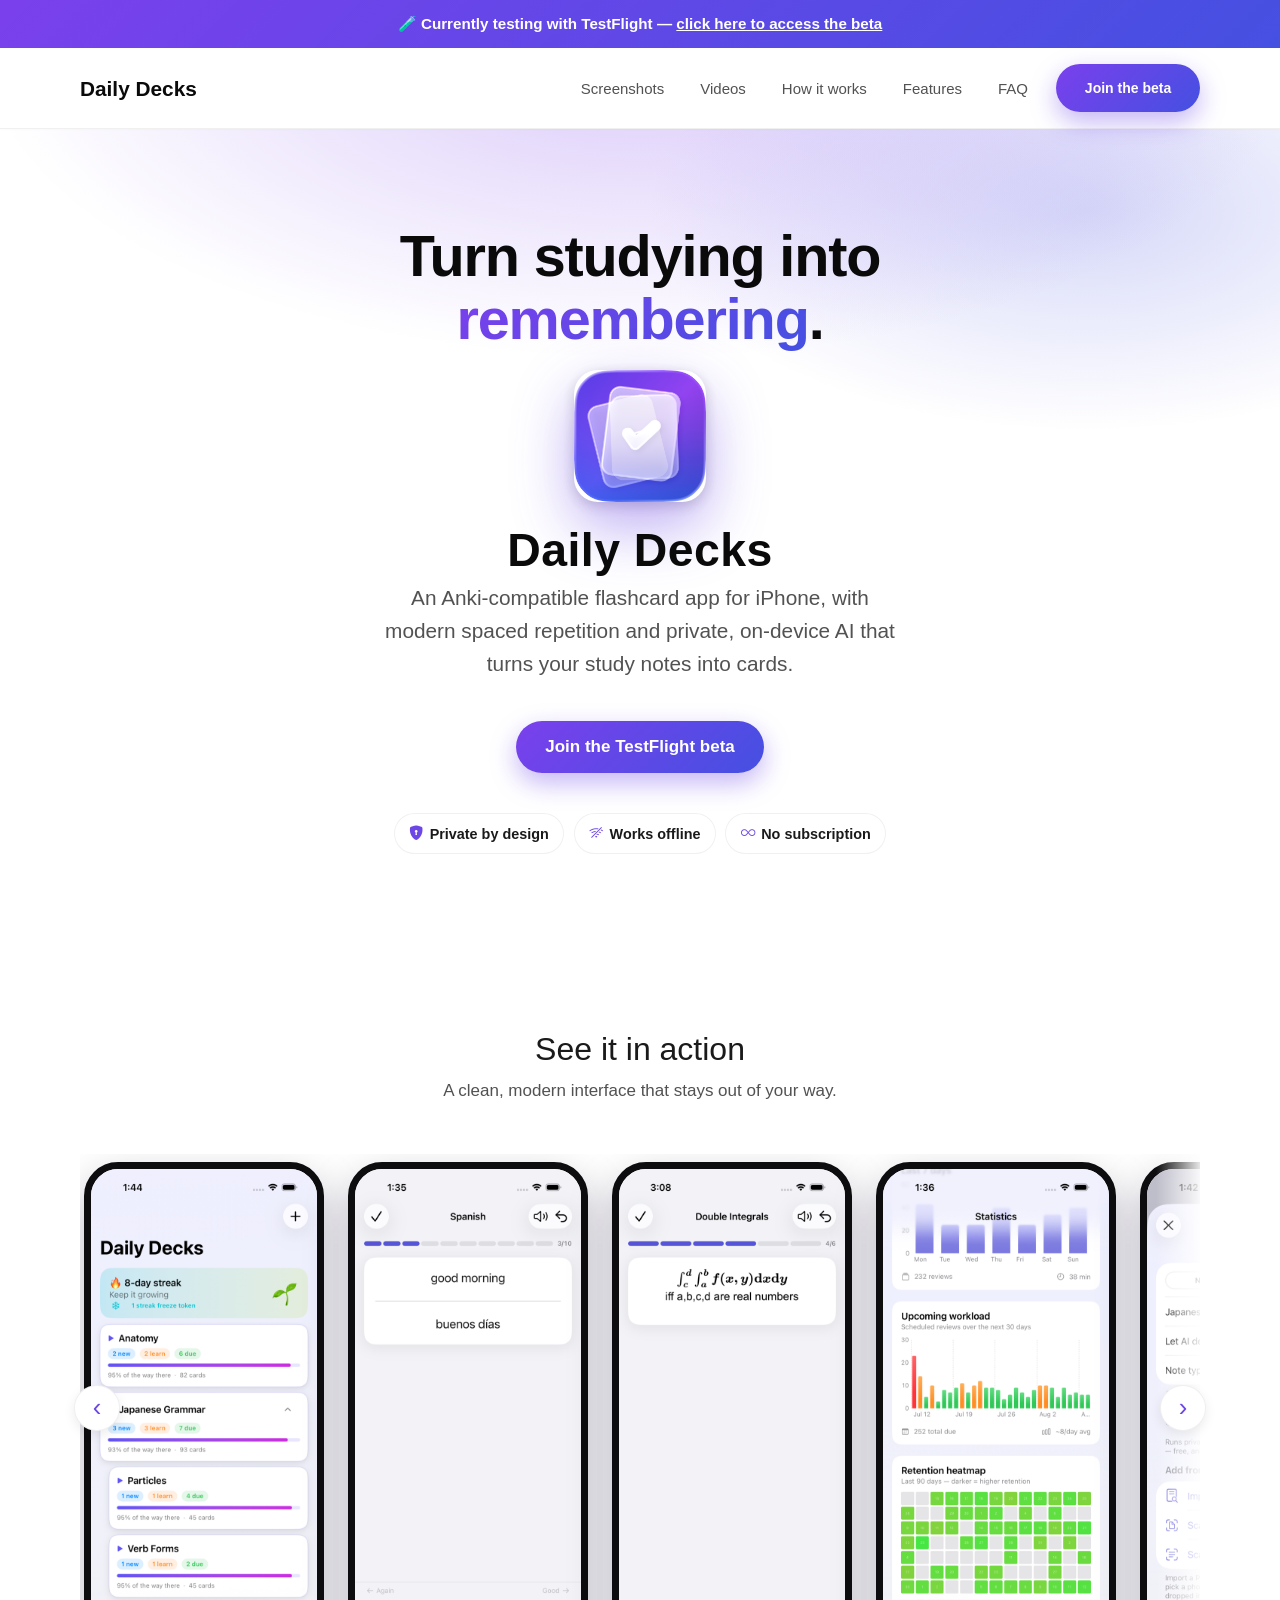
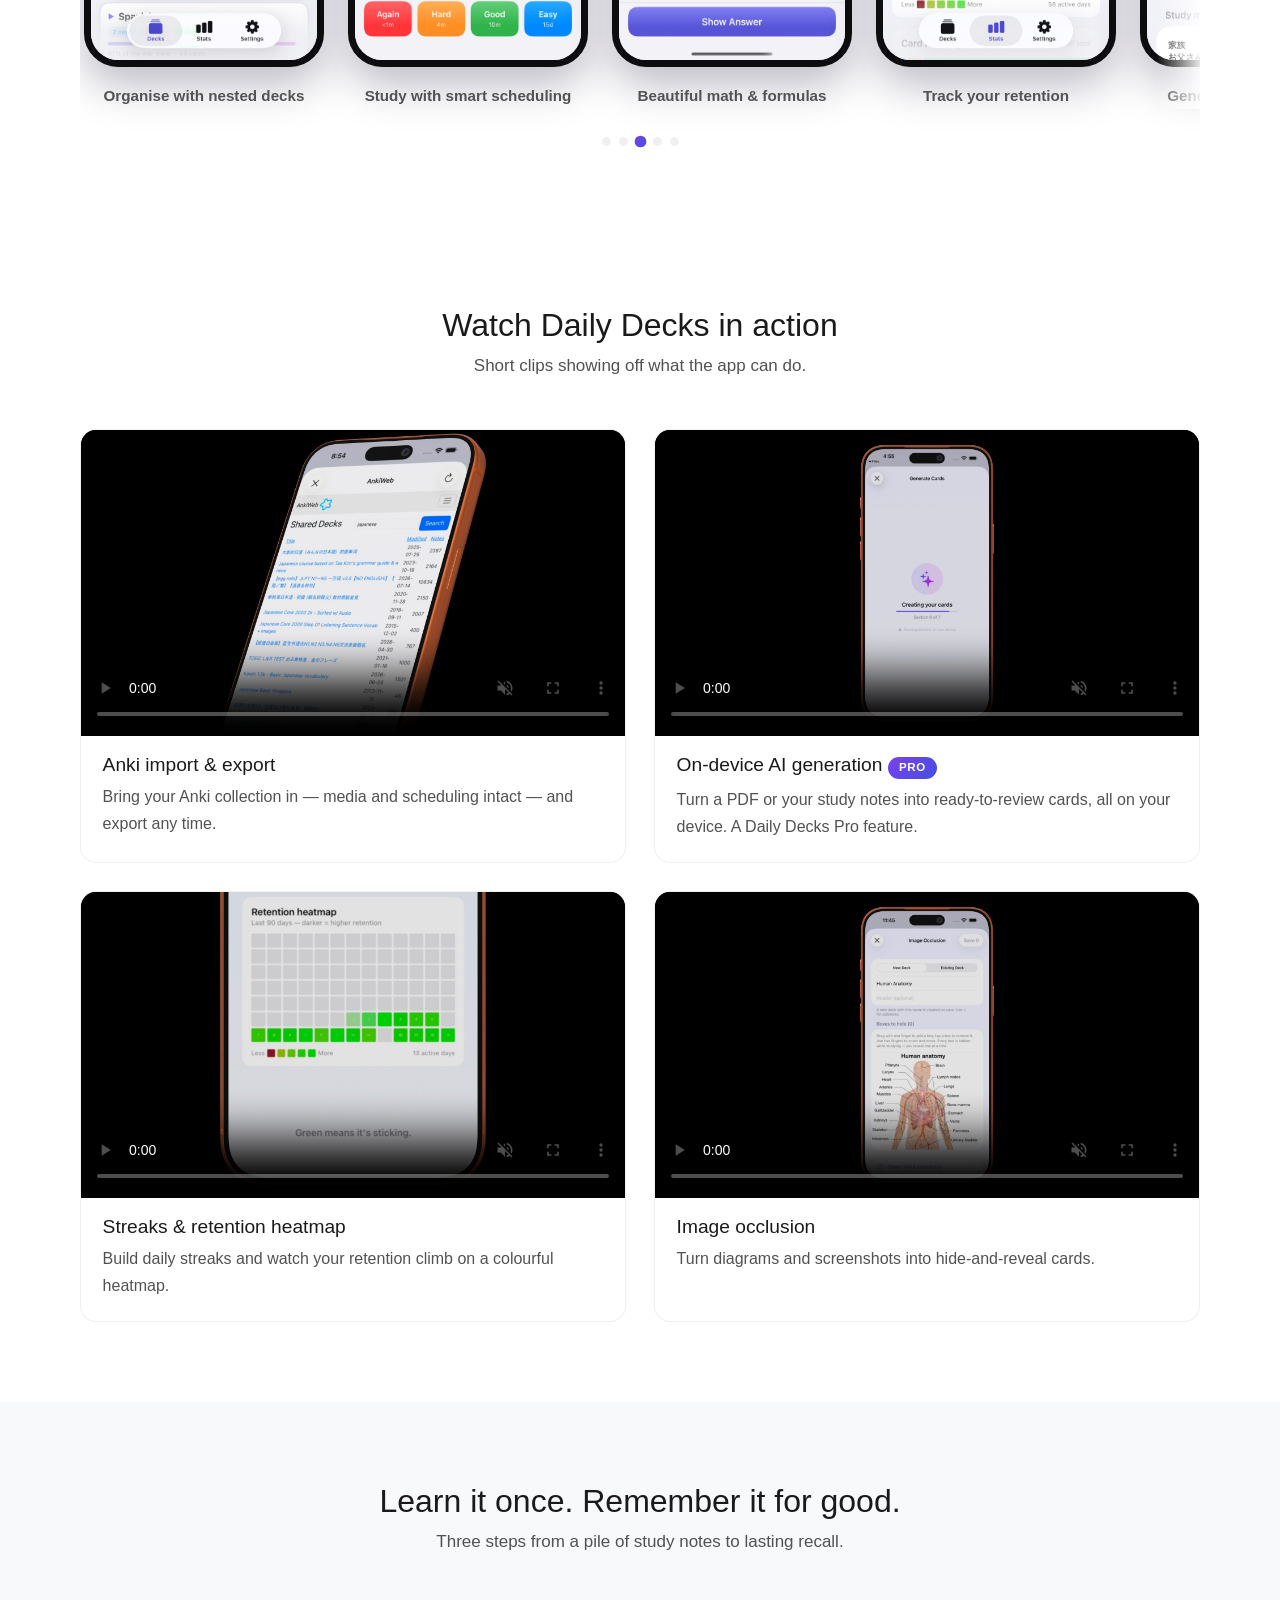
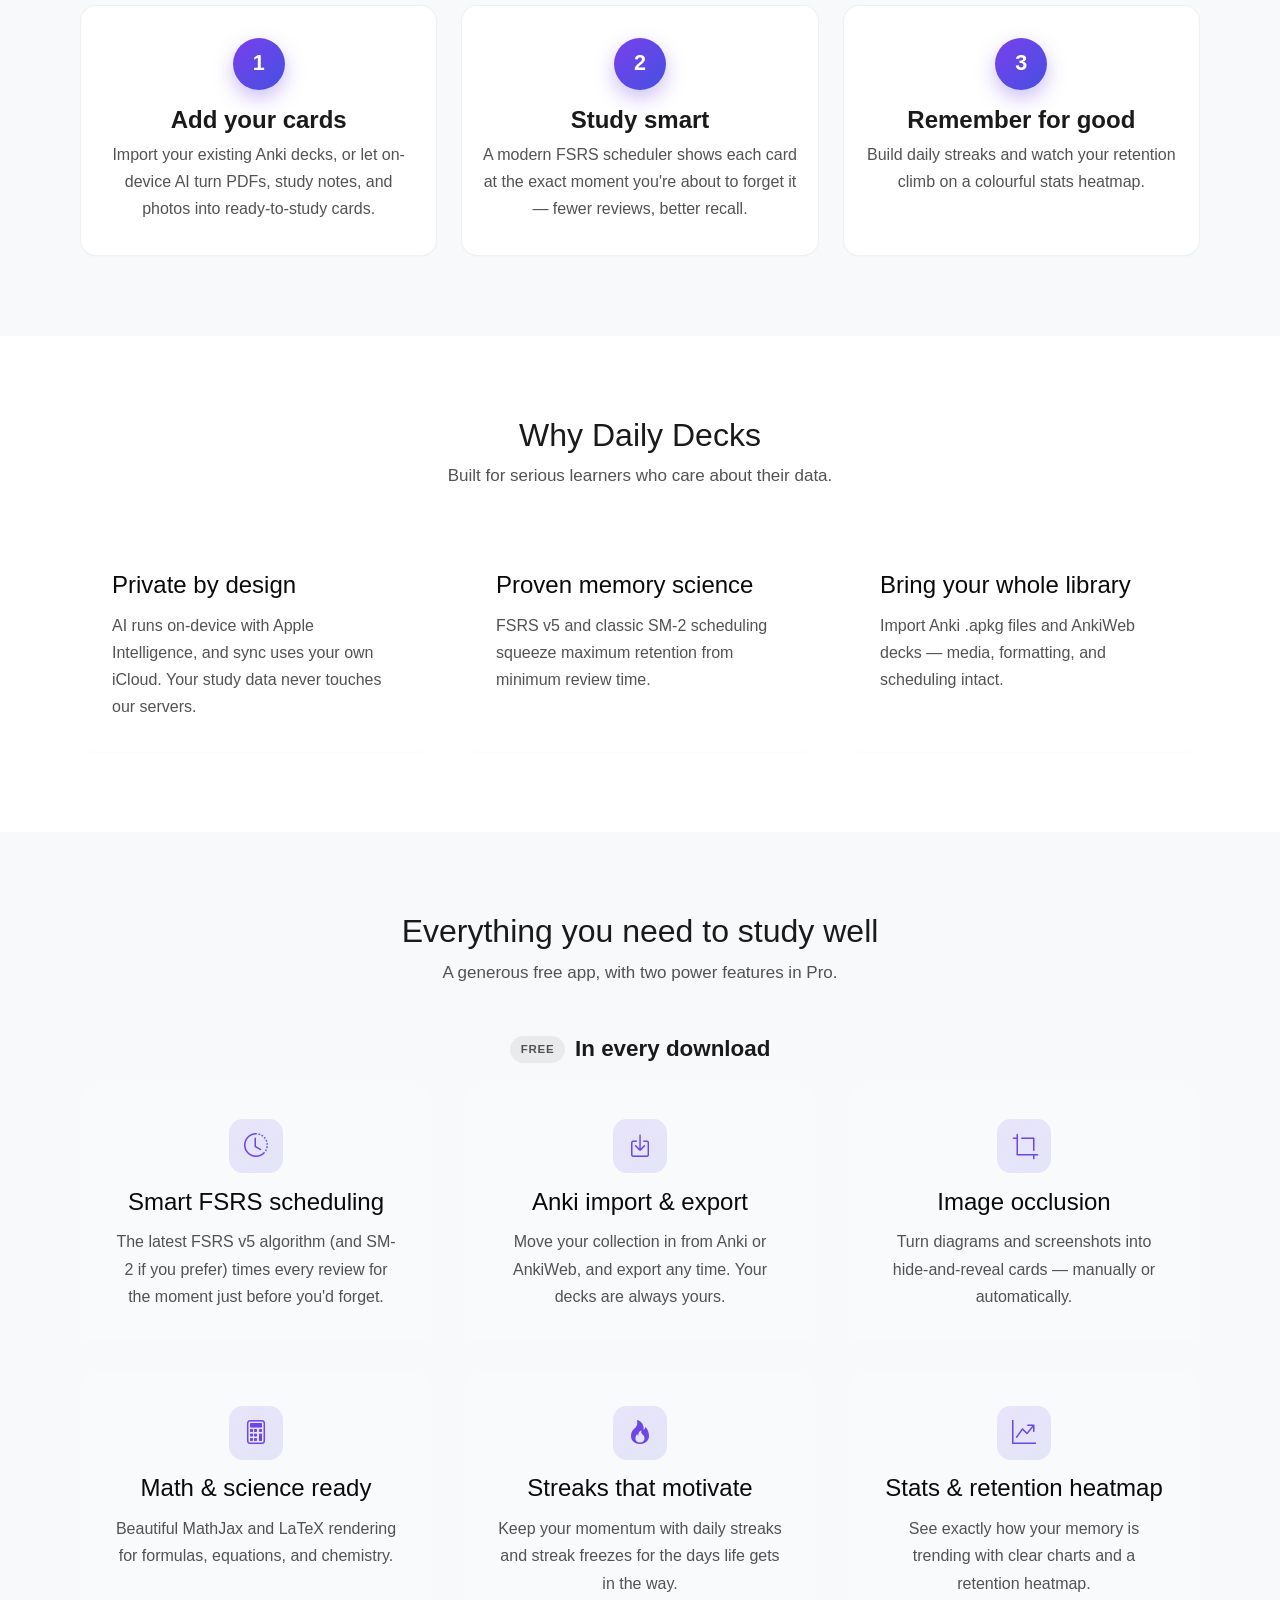
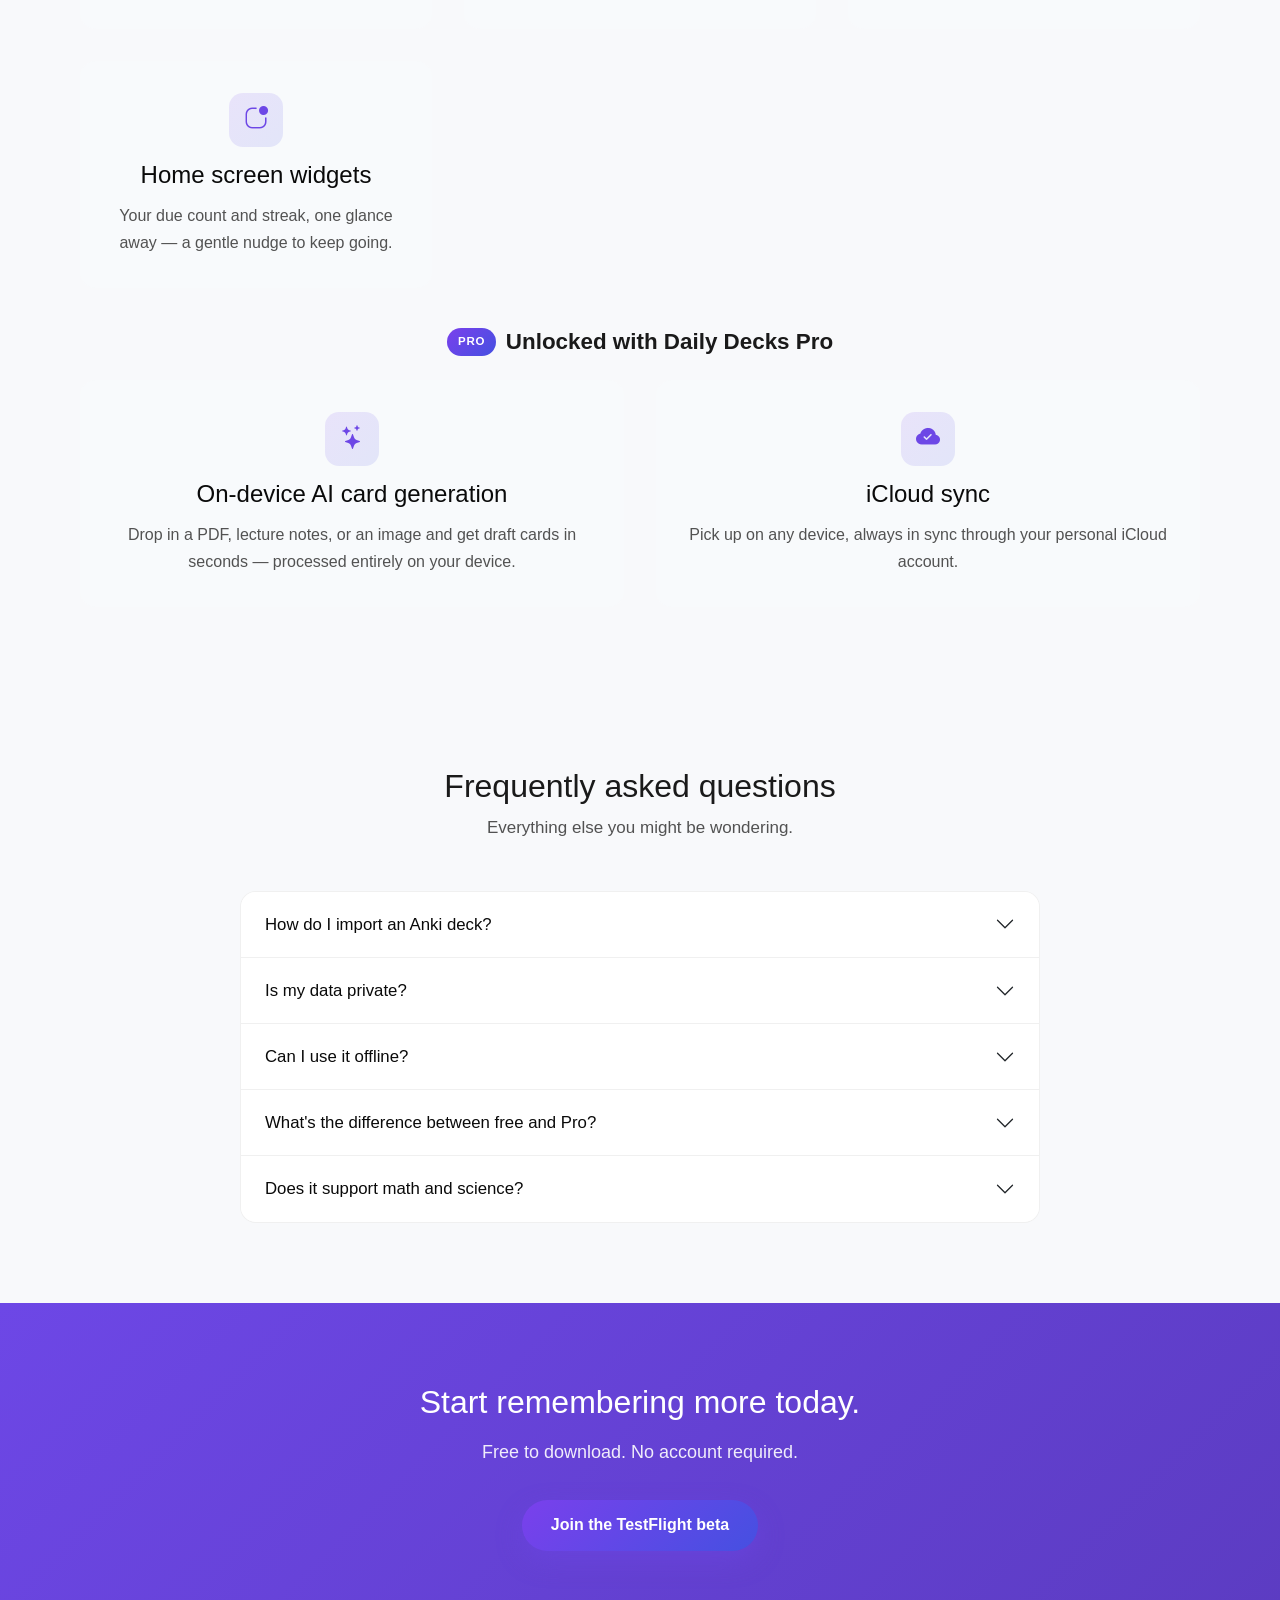
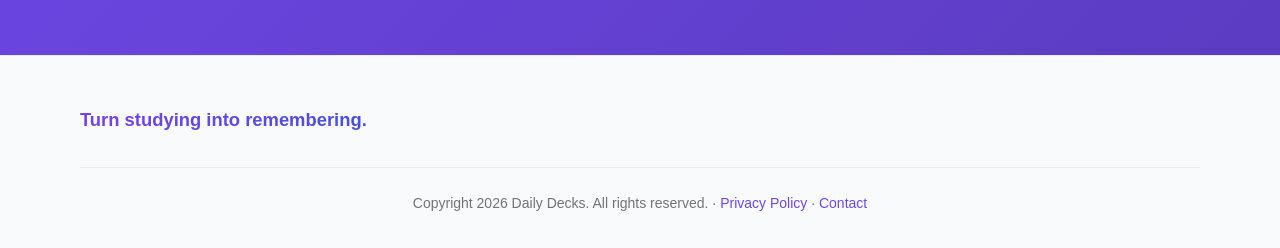
==== index.html @ 65d24b05 "Deploy site: 2026-08-01 07:50:06" ====
<!doctype html>
<html lang="en" data-light-theme="light" data-dark-theme="dark">
  <head>
    <base href="./" />
    <meta property="og:site_name" content="Daily Decks" />
    <meta property="og:title" content="Daily Decks — Turn studying into remembering" />
    <meta property="og:description" content="An Anki-compatible flashcard app with FSRS spaced repetition and private, on-device AI that turns your PDFs and study notes into cards." />
    <meta property="og:type" content="website" />
    <meta property="og:url" content="https://daily-decks.com/" />
    <meta property="og:image" content="https://daily-decks.com/images/app-icon-512.png" />
    <meta name="twitter:title" content="Daily Decks — Turn studying into remembering" />
    <meta name="twitter:description" content="An Anki-compatible flashcard app with FSRS spaced repetition and private, on-device AI card generation." />
    <meta name="twitter:image" content="https://daily-decks.com/images/app-icon-512.png" />
    <meta name="twitter:card" content="summary_large_image" />
    <meta name="twitter:dnt" content="on" />
    <meta charset="utf-8" />
    <meta name="viewport" content="width=device-width, initial-scale=1" />
    <meta name="author" content="4Dware" />
    <meta name="description" content="Daily Decks is an Anki-compatible flashcard app for iPhone with modern FSRS spaced repetition and private, on-device AI card generation. Turn studying into remembering." />
    <title>Daily Decks — Turn studying into remembering</title>
    <link href="css/bootstrap.min.css" rel="stylesheet" />
    <link href="css/bootstrap-icons.min.css" rel="stylesheet" />
    <link href="css/ignite-core.min.css" rel="stylesheet" />
    <link href="css/styles.css" rel="stylesheet" />
    <link href="css/custom.css?v=10" rel="stylesheet" />
    <link href="images/favicon-32.png" rel="icon" sizes="32x32" />
    <link href="images/apple-touch-icon.png" rel="apple-touch-icon" />
    <link href="https://daily-decks.com/" rel="canonical" />
    <style>
:root {
    --font-family: -apple-system, BlinkMacSystemFont, 'Segoe UI', Roboto, 'Helvetica Neue', Arial, sans-serif;
    color-scheme: light dark;
}
/* Promo video grid — landscape 16:9 feature clips. */
.dd-promos { display: grid; gap: 1.75rem; grid-template-columns: 1fr; margin-top: 2.5rem; }
@media (min-width: 768px) { .dd-promos { grid-template-columns: repeat(2, 1fr); } }
.dd-promo-card {
  margin: 0;
  border: 1px solid var(--border-color, rgba(128,128,128,.25));
  border-radius: var(--radius-lg, 1rem);
  overflow: hidden;
  background: var(--bg-card, rgba(128,128,128,.06));
}
.dd-promo-video { position: relative; aspect-ratio: 16 / 9; background: rgba(128,128,128,.12); }
.dd-promo-video video { width: 100%; height: 100%; object-fit: contain; display: block; background: #000; }
.dd-promo-soon {
  position: absolute; inset: 0; display: flex; align-items: center; justify-content: center;
  color: var(--text-muted, #6c757d); font-weight: 600; letter-spacing: .02em;
}
.dd-promo-card figcaption { padding: 1.1rem 1.35rem 1.35rem; }
.dd-promo-card h3 { margin: 0 0 .4rem; font-size: 1.2rem; }
.dd-promo-card p { margin: 0; color: var(--text-muted, #6c757d); }
</style>
    <meta name="apple-itunes-app" content="app-id=6788131526" />
  </head>
  <body data-site-classes="site-shell">
    <!-- TEMPORARY BETA BANNER — remove after beta testing -->
    <a class="dd-beta-banner" href="https://testflight.apple.com/join/zHg8jw8d">🧪 Currently testing with TestFlight — <span class="dd-beta-cta">click here to access the beta</span></a>
    <header>
      <nav class="site-header navbar navbar-expand-md">
        <div class="container flex-wrap flex-lg-nowrap">
          <div class="me-2 me-md-auto">
            <a href="./" class="brand-link d-inline-flex align-items-center navbar-brand"><span class="brand-name">Daily Decks</span></a>
          </div>
          <button type="button" class="navbar-toggler btn" data-bs-toggle="collapse" data-bs-target="#navbarCollapse" aria-controls="navbarCollapse" aria-expanded="false" aria-label="Toggle navigation"><span class="navbar-toggler-icon"></span></button>
          <div id="navbarCollapse" class="collapse navbar-collapse">
            <ul class="navbar-nav mb-2 mb-md-0 col justify-content-end">
              <li class="nav-item"><a href="#screenshots" class="nav-link text-nowrap">Screenshots</a></li>
              <li class="nav-item"><a href="#videos" class="nav-link text-nowrap">Videos</a></li>
              <li class="nav-item"><a href="#how" class="nav-link text-nowrap">How it works</a></li>
              <li class="nav-item"><a href="#features" class="nav-link text-nowrap">Features</a></li>
              <li class="nav-item"><a href="#pricing" class="nav-link text-nowrap">Pricing</a></li>
              <li class="nav-item"><a href="#faq" class="nav-link text-nowrap">FAQ</a></li>
              <li class="nav-item"><a href="https://testflight.apple.com/join/zHg8jw8d" class="text-nowrap btn btn-sm btn-primary">Join the beta</a></li>
            </ul>
          </div>
        </div>
      </nav>
    </header>
    <main class="site-main">
      <div class="ig-main-content">

        <!-- Hero -->
        <div id="hero" class="hero hero-centered">
          <div class="container">
            <div class="hero-content">
              <h1 class="hero-title dd-rise">Turn studying into <span class="dd-grad-text">remembering</span>.</h1>
              <img src="images/app-icon-512.png" alt="Daily Decks app icon" class="hero-app-icon dd-rise dd-rise-2" width="128" height="128" />
              <p class="hero-wordmark dd-rise dd-rise-3">Daily Decks</p>
              <p class="hero-subtitle dd-rise dd-rise-3">An Anki-compatible flashcard app for iPhone, with modern spaced repetition and private, on-device AI that turns your study notes into cards.</p>
              <div class="hero-cta dd-rise dd-rise-4">
                <a href="https://testflight.apple.com/join/zHg8jw8d" class="cta-button cta-button-primary btn btn-primary">Join the TestFlight beta</a>
              </div>
              <div class="dd-badges dd-rise dd-rise-4">
                <span class="dd-badge"><i class="bi-shield-lock-fill"></i> Private by design</span>
                <span class="dd-badge"><i class="bi-wifi-off"></i> Works offline</span>
                <span class="dd-badge"><i class="bi-infinity"></i> No subscription</span>
              </div>
            </div>
          </div>
        </div>

        <!-- Screenshots -->
        <div id="screenshots" class="dd-shots-section">
          <div class="container">
            <div class="section-header">
              <h2>See it in action</h2>
              <p class="section-description">A clean, modern interface that stays out of your way.</p>
            </div>
            <div class="dd-carousel">
              <button type="button" class="dd-arrow dd-arrow-prev" aria-label="Previous screenshot">‹</button>
              <div class="dd-shots">
              <figure class="dd-shot">
                <img src="images/screenshots/1-decks.png" alt="Deck list with nested sub-decks" loading="lazy" width="600" height="1305" />
                <figcaption>Organise with nested decks</figcaption>
              </figure>
              <figure class="dd-shot">
                <img src="images/screenshots/2-study.png" alt="Studying a card with grade buttons" loading="lazy" width="600" height="1305" />
                <figcaption>Study with smart scheduling</figcaption>
              </figure>
              <figure class="dd-shot">
                <img src="images/screenshots/5-math.png" alt="A math card with a LaTeX-rendered formula" loading="lazy" width="600" height="1305" />
                <figcaption>Beautiful math &amp; formulas</figcaption>
              </figure>
              <figure class="dd-shot">
                <img src="images/screenshots/4-stats.png" alt="Statistics and retention heatmap" loading="lazy" width="600" height="1305" />
                <figcaption>Track your retention</figcaption>
              </figure>
              <figure class="dd-shot">
                <img src="images/screenshots/3-generate.png" alt="Generate cards with on-device AI" loading="lazy" width="600" height="1305" />
                <figcaption>Generate cards on-device</figcaption>
              </figure>
              </div>
              <button type="button" class="dd-arrow dd-arrow-next" aria-label="Next screenshot">›</button>
            </div>
            <div class="dd-dots" aria-hidden="true"></div>
          </div>
        </div>

        <!-- Promo videos -->
        <div id="videos" class="features-section">
          <div class="container">
            <div class="section-header">
              <h2>Watch Daily Decks in action</h2>
              <p class="section-description">Short clips showing off what the app can do.</p>
            </div>

            <!--
              Promo clips stream from Cloudflare R2 (media.4dware.net).
              To publish one: upload the H.264 .mp4 to videos/promo/<key>.mp4, then
              replace that card's .dd-promo-soon placeholder with a <video> block
              (see the W2 / Image Occlusion card for the pattern). Optional poster
              at images/promo/<key>.jpg.
            -->
            <div class="dd-promos">

              <figure class="dd-promo-card">
                <div class="dd-promo-video">
                  <video controls muted playsinline preload="metadata" poster="images/promo/w4-anki-import-export.jpg">
                    <source src="https://media.4dware.net/videos/promo/w4-anki-import-export.mp4" type="video/mp4" />
                    Your browser doesn’t support embedded video.
                  </video>
                </div>
                <figcaption>
                  <h3>Anki import &amp; export</h3>
                  <p>Bring your Anki collection in — media and scheduling intact — and export any time.</p>
                </figcaption>
              </figure>

              <figure class="dd-promo-card">
                <div class="dd-promo-video">
                  <video controls muted playsinline preload="metadata" poster="images/promo/w2-on-device-ai-generation.jpg">
                    <source src="https://media.4dware.net/videos/promo/w2-on-device-ai-generation.mp4" type="video/mp4" />
                    Your browser doesn’t support embedded video.
                  </video>
                </div>
                <figcaption>
                  <h3>On-device AI generation <span class="dd-tag dd-tag-pro">Pro</span></h3>
                  <p>Turn a PDF or your study notes into ready-to-review cards, all on your device. A Daily Decks Pro feature.</p>
                </figcaption>
              </figure>

              <figure class="dd-promo-card">
                <div class="dd-promo-video">
                  <video controls muted playsinline preload="metadata" poster="images/promo/w5-streak-heatmap.jpg">
                    <source src="https://media.4dware.net/videos/promo/w5-streak-heatmap.mp4" type="video/mp4" />
                    Your browser doesn’t support embedded video.
                  </video>
                </div>
                <figcaption>
                  <h3>Streaks &amp; retention heatmap</h3>
                  <p>Build daily streaks and watch your retention climb on a colourful heatmap.</p>
                </figcaption>
              </figure>

              <figure class="dd-promo-card">
                <div class="dd-promo-video">
                  <video controls muted playsinline preload="metadata" poster="images/promo/w3-image-occlusion.jpg">
                    <source src="https://media.4dware.net/videos/promo/w3-image-occlusion.mp4" type="video/mp4" />
                    Your browser doesn’t support embedded video.
                  </video>
                </div>
                <figcaption>
                  <h3>Image occlusion</h3>
                  <p>Turn diagrams and screenshots into hide-and-reveal cards.</p>
                </figcaption>
              </figure>

            </div>
          </div>
        </div>

        <!-- How it works -->
        <div id="how" class="features-section">
          <div class="container">
            <div class="section-header">
              <h2>Learn it once. Remember it for good.</h2>
              <p class="section-description">Three steps from a pile of study notes to lasting recall.</p>
            </div>
            <div class="dd-steps">
              <div class="dd-step">
                <div class="dd-step-num">1</div>
                <h4>Add your cards</h4>
                <p>Import your existing Anki decks, or let on-device AI turn PDFs, study notes, and photos into ready-to-study cards.</p>
              </div>
              <div class="dd-step">
                <div class="dd-step-num">2</div>
                <h4>Study smart</h4>
                <p>A modern FSRS scheduler shows each card at the exact moment you're about to forget it — fewer reviews, better recall.</p>
              </div>
              <div class="dd-step">
                <div class="dd-step-num">3</div>
                <h4>Remember for good</h4>
                <p>Build daily streaks and watch your retention climb on a colourful stats heatmap.</p>
              </div>
            </div>
          </div>
        </div>

        <!-- Highlights -->
        <div id="highlights" class="highlights-section highlights-grid-multiple-of-three">
          <div class="container">
            <div class="section-header">
              <h2>Why Daily Decks</h2>
              <p class="section-description">Built for serious learners who care about their data.</p>
            </div>
            <div class="highlights-grid">
              <div class="highlight-card">
                <h4 class="highlight-title">Private by design</h4>
                <p class="highlight-description">AI runs on-device with Apple Intelligence, and sync uses your own iCloud. Your study data never touches our servers.</p>
              </div>
              <div class="highlight-card">
                <h4 class="highlight-title">Proven memory science</h4>
                <p class="highlight-description">FSRS v5 and classic SM-2 scheduling squeeze maximum retention from minimum review time.</p>
              </div>
              <div class="highlight-card">
                <h4 class="highlight-title">Bring your whole library</h4>
                <p class="highlight-description">Import Anki .apkg files and AnkiWeb decks — media, formatting, and scheduling intact.</p>
              </div>
            </div>
          </div>
        </div>

        <!-- Features -->
        <div id="features" class="features-section features-grid-layout features-grid-auto">
          <div class="container">
            <div class="section-header">
              <h2>Everything you need to study well</h2>
              <p class="section-description">A generous free app, with two power features in Pro.</p>
            </div>

            <div class="dd-group-head"><span class="dd-tag dd-tag-free">Free</span><h3>In every download</h3></div>
            <div class="features-grid">
              <div class="feature-card">
                <div class="feature-icon"><i class="feature-icon-image bi-clock-history"></i></div>
                <h4 class="feature-title">Smart FSRS scheduling</h4>
                <p class="feature-description">The latest FSRS v5 algorithm (and SM-2 if you prefer) times every review for the moment just before you'd forget.</p>
              </div>
              <div class="feature-card">
                <div class="feature-icon"><i class="feature-icon-image bi-box-arrow-in-down"></i></div>
                <h4 class="feature-title">Anki import &amp; export</h4>
                <p class="feature-description">Move your collection in from Anki or AnkiWeb, and export any time. Your decks are always yours.</p>
              </div>
              <div class="feature-card">
                <div class="feature-icon"><i class="feature-icon-image bi-crop"></i></div>
                <h4 class="feature-title">Image occlusion</h4>
                <p class="feature-description">Turn diagrams and screenshots into hide-and-reveal cards — manually or automatically.</p>
              </div>
              <div class="feature-card">
                <div class="feature-icon"><i class="feature-icon-image bi-calculator"></i></div>
                <h4 class="feature-title">Math &amp; science ready</h4>
                <p class="feature-description">Beautiful MathJax and LaTeX rendering for formulas, equations, and chemistry.</p>
              </div>
              <div class="feature-card">
                <div class="feature-icon"><i class="feature-icon-image bi-fire"></i></div>
                <h4 class="feature-title">Streaks that motivate</h4>
                <p class="feature-description">Keep your momentum with daily streaks and streak freezes for the days life gets in the way.</p>
              </div>
              <div class="feature-card">
                <div class="feature-icon"><i class="feature-icon-image bi-graph-up-arrow"></i></div>
                <h4 class="feature-title">Stats &amp; retention heatmap</h4>
                <p class="feature-description">See exactly how your memory is trending with clear charts and a retention heatmap.</p>
              </div>
              <div class="feature-card">
                <div class="feature-icon"><i class="feature-icon-image bi-app-indicator"></i></div>
                <h4 class="feature-title">Home screen widgets</h4>
                <p class="feature-description">Your due count and streak, one glance away — a gentle nudge to keep going.</p>
              </div>
            </div>

            <div class="dd-group-head"><span class="dd-tag dd-tag-pro">Pro</span><h3>Unlocked with Daily Decks Pro</h3></div>
            <div class="features-grid">
              <div class="feature-card">
                <div class="feature-icon"><i class="feature-icon-image bi-stars"></i></div>
                <h4 class="feature-title">On-device AI card generation</h4>
                <p class="feature-description">Drop in a PDF, lecture notes, or an image and get draft cards in seconds — processed entirely on your device.</p>
              </div>
              <div class="feature-card">
                <div class="feature-icon"><i class="feature-icon-image bi-cloud-check-fill"></i></div>
                <h4 class="feature-title">iCloud sync</h4>
                <p class="feature-description">Pick up on any device, always in sync through your personal iCloud account.</p>
              </div>
            </div>
          </div>
        </div>

        <!-- Pricing -->
        <div id="pricing" class="dd-pricing">
          <div class="container">
            <div class="section-header">
              <h2>Simple pricing. No subscription.</h2>
              <p class="section-description">Everything you need to study is free. Unlock the extras once, forever.</p>
            </div>
            <div class="dd-pricing-grid">
              <div class="dd-price-card dd-price-card--free">
                <span class="dd-price-badge dd-tag-free">Free</span>
                <div class="dd-price">$0</div>
                <ul class="dd-price-list">
                  <li><i class="bi-check-circle-fill"></i> <span>Unlimited decks &amp; cards</span></li>
                  <li><i class="bi-check-circle-fill"></i> <span>FSRS v5 &amp; SM-2 scheduling</span></li>
                  <li><i class="bi-check-circle-fill"></i> <span>Anki &amp; AnkiWeb import / export</span></li>
                  <li><i class="bi-check-circle-fill"></i> <span>Image occlusion &amp; MathJax</span></li>
                  <li><i class="bi-check-circle-fill"></i> <span>Stats, heatmap, widgets &amp; streaks</span></li>
                </ul>
                <a href="https://apps.apple.com/app/id6788131526" class="btn btn-primary">Download on the App Store</a>
              </div>
              <div class="dd-price-card">
                <span class="dd-price-badge">Daily Decks Pro</span>
                <div class="dd-price">US$14.99 <small>one-time</small></div>
                <p class="dd-price-note">Price varies by App Store region.</p>
                <ul class="dd-price-list">
                  <li><i class="bi-check-circle-fill"></i> <span>Everything in Free</span></li>
                  <li><i class="bi-check-circle-fill"></i> <span><strong>On-device AI</strong> card generation from PDFs, study notes &amp; images</span></li>
                  <li><i class="bi-check-circle-fill"></i> <span><strong>iCloud sync</strong> across all your devices</span></li>
                  <li><i class="bi-check-circle-fill"></i> <span>Family Sharing included</span></li>
                </ul>
                <a href="https://apps.apple.com/app/id6788131526" class="btn btn-primary">Download on the App Store</a>
              </div>
            </div>
          </div>
        </div>

        <!-- FAQ -->
        <div id="faq" class="faq-section">
          <div class="container">
            <div class="section-header">
              <h2>Frequently asked questions</h2>
              <p class="section-description">Everything else you might be wondering.</p>
            </div>
            <div class="faq-content faq-accordion-layout">
              <div id="faqAccordion" class="faq-accordion accordion">
                <div class="accordion-item">
                  <h2 class="accordion-header"><button type="button" class="accordion-button collapsed btn" data-bs-toggle="collapse" data-bs-target="#faq-1" aria-expanded="false" aria-controls="faq-1">How do I import an Anki deck?</button></h2>
                  <div id="faq-1" class="accordion-collapse collapse" data-bs-parent="#faqAccordion">
                    <div class="accordion-body"><p class="faq-answer">Copy your <code>.apkg</code> file into iCloud Files and import it into Daily Decks, or download a deck directly from AnkiWeb. Media and scheduling come across with it.</p></div>
                  </div>
                </div>
                <div class="accordion-item">
                  <h2 class="accordion-header"><button type="button" class="accordion-button collapsed btn" data-bs-toggle="collapse" data-bs-target="#faq-2" aria-expanded="false" aria-controls="faq-2">Is my data private?</button></h2>
                  <div id="faq-2" class="accordion-collapse collapse" data-bs-parent="#faqAccordion">
                    <div class="accordion-body"><p class="faq-answer">Yes. AI card generation runs entirely on your device, and sync uses your own iCloud account. We don't collect, see, or store your study content. Read our <a href="privacy.html">Privacy Policy</a>.</p></div>
                  </div>
                </div>
                <div class="accordion-item">
                  <h2 class="accordion-header"><button type="button" class="accordion-button collapsed btn" data-bs-toggle="collapse" data-bs-target="#faq-3" aria-expanded="false" aria-controls="faq-3">Can I use it offline?</button></h2>
                  <div id="faq-3" class="accordion-collapse collapse" data-bs-parent="#faqAccordion">
                    <div class="accordion-body"><p class="faq-answer">Absolutely. Studying works offline, and even AI card generation runs on-device — no internet required.</p></div>
                  </div>
                </div>
                <div class="accordion-item">
                  <h2 class="accordion-header"><button type="button" class="accordion-button collapsed btn" data-bs-toggle="collapse" data-bs-target="#faq-4" aria-expanded="false" aria-controls="faq-4">What's the difference between free and Pro?</button></h2>
                  <div id="faq-4" class="accordion-collapse collapse" data-bs-parent="#faqAccordion">
                    <div class="accordion-body"><p class="faq-answer">Everything core is free: Anki import, unlimited decks, FSRS v5 &amp; SM-2 scheduling, stats, widgets, and streaks. A one-time Daily Decks Pro purchase adds on-device AI card generation and iCloud sync.</p></div>
                  </div>
                </div>
                <div class="accordion-item">
                  <h2 class="accordion-header"><button type="button" class="accordion-button collapsed btn" data-bs-toggle="collapse" data-bs-target="#faq-5" aria-expanded="false" aria-controls="faq-5">Does it support math and science?</button></h2>
                  <div id="faq-5" class="accordion-collapse collapse" data-bs-parent="#faqAccordion">
                    <div class="accordion-body"><p class="faq-answer">Yes — Daily Decks renders MathJax and LaTeX, so formulas, equations, and chemistry look great on your cards.</p></div>
                  </div>
                </div>
              </div>
            </div>
          </div>
        </div>

        <!-- Download CTA -->
        <div id="download" class="download-section">
          <div class="container">
            <div class="download-content">
              <h2>Start remembering more today.</h2>
              <p class="download-description">Free to download. No account required.</p>
              <div class="store-badges">
                <a href="https://testflight.apple.com/join/zHg8jw8d" class="btn btn-primary">Join the TestFlight beta</a>
              </div>
            </div>
          </div>
        </div>

      </div>
    </main>
    <div class="site-footer">
      <div class="container">
        <div class="footer-content">
          <div class="footer-brand">
            <p class="footer-tagline">Turn studying into remembering.</p>
          </div>
        </div>
        <div class="footer-copyright">
          <p>Copyright 2026 Daily Decks. All rights reserved. · <a href="privacy.html">Privacy Policy</a> · <a href="mailto:fordee@icloud.com">Contact</a></p>
        </div>
      </div>
    </div>
    <script src="js/bootstrap.bundle.min.js"></script>
    <script src="js/ignite-core.js"></script>
    <script>
      // Screenshot carousel: arrows, dot indicators, and edge-fade state.
      (function () {
        var carousel = document.querySelector('#screenshots .dd-carousel');
        var track = document.querySelector('#screenshots .dd-shots');
        var dotsWrap = document.querySelector('#screenshots .dd-dots');
        if (!track) return;
        var cards = Array.prototype.slice.call(track.querySelectorAll('.dd-shot'));

        // Arrows scroll by one card.
        document.querySelectorAll('#screenshots .dd-arrow').forEach(function (btn) {
          btn.addEventListener('click', function () {
            var step = cards[0] ? cards[0].getBoundingClientRect().width + 24 : track.clientWidth * 0.8;
            track.scrollBy({ left: btn.classList.contains('dd-arrow-next') ? step : -step, behavior: 'smooth' });
          });
        });

        // Build one dot per slide; click scrolls that slide into view.
        cards.forEach(function (card, i) {
          var dot = document.createElement('button');
          dot.type = 'button';
          dot.className = 'dd-dot';
          dot.setAttribute('aria-label', 'Go to screenshot ' + (i + 1));
          dot.addEventListener('click', function () {
            var left = card.getBoundingClientRect().left - track.getBoundingClientRect().left
              + track.scrollLeft - (track.clientWidth - card.clientWidth) / 2;
            track.scrollTo({ left: left, behavior: 'smooth' });
          });
          dotsWrap.appendChild(dot);
        });
        var dots = Array.prototype.slice.call(dotsWrap.querySelectorAll('.dd-dot'));

        function update() {
          var tRect = track.getBoundingClientRect();
          var center = tRect.left + tRect.width / 2;
          var active = 0, best = Infinity;
          cards.forEach(function (c, i) {
            var r = c.getBoundingClientRect();
            var dist = Math.abs(r.left + r.width / 2 - center);
            if (dist < best) { best = dist; active = i; }
          });
          dots.forEach(function (d, i) { d.classList.toggle('is-active', i === active); });
          // Edge fades: hide the fade at whichever end we've reached.
          carousel.classList.toggle('at-start', track.scrollLeft <= 2);
          carousel.classList.toggle('at-end', track.scrollLeft + track.clientWidth >= track.scrollWidth - 2);
        }
        track.addEventListener('scroll', function () { window.requestAnimationFrame(update); });
        window.addEventListener('resize', update);
        update();
      })();
    </script>
  </body>
</html>
---- css/ignite-core.min.css ----
/* Since positioning the image, we need to help out the caption */
.carousel-caption {
  bottom: 3rem;
  z-index: 10;
}

/* Declare heights because of positioning of img element */
.carousel-item {
  height: 32rem;
}

/* Removing padding from the last paragraph in an alert. */
div.alert p:last-child {
  margin-bottom: 0;
}

.font-inherit, .font-inherit * {
  font: inherit;
}

.color-inherit, .color-inherit * {
  color: inherit;
}

.line-height-inherit {
  line-height: inherit;
}

.form-control::placeholder {
    color: gray;
    opacity: 1;
}
/* Removing text syling from a link. */
.link-plain {
    color: inherit;
    text-decoration: none;
    cursor: pointer;
}

/* Define CSS Variables for Material Backgrounds */
:root {
    /* Light Material Values */
    --material-light-ultra-thin: rgba(255, 255, 255, 0.5);
    --material-light-ultra-thin-blur: rgba(255, 255, 255, 0.2);
    --material-light-thin: rgba(255, 255, 255, 0.6);
    --material-light-thin-blur: rgba(255, 255, 255, 0.3);
    --material-light-regular: rgba(255, 255, 255, 0.7);
    --material-light-regular-blur: rgba(255, 255, 255, 0.4);
    --material-light-thick: rgba(255, 255, 255, 0.8);
    --material-light-thick-blur: rgba(255, 255, 255, 0.5);
    --material-light-ultra-thick: rgba(255, 255, 255, 0.9);
    --material-light-ultra-thick-blur: rgba(255, 255, 255, 0.6);

    /* Dark Material Values */
    --material-dark-ultra-thin: rgba(30, 30, 30, 0.5);
    --material-dark-ultra-thin-blur: rgba(30, 30, 30, 0.2);
    --material-dark-thin: rgba(30, 30, 30, 0.6);
    --material-dark-thin-blur: rgba(30, 30, 30, 0.3);
    --material-dark-regular: rgba(30, 30, 30, 0.7);
    --material-dark-regular-blur: rgba(30, 30, 30, 0.4);
    --material-dark-thick: rgba(30, 30, 30, 0.8);
    --material-dark-thick-blur: rgba(30, 30, 30, 0.5);
    --material-dark-ultra-thick: rgba(30, 30, 30, 0.9);
    --material-dark-ultra-thick-blur: rgba(30, 30, 30, 0.6);
}

/* Auto-switching Material Classes */
.material-ultra-thin {
    background: var(--material-light-ultra-thin);
    @supports ((backdrop-filter: blur(10px)) or (-webkit-backdrop-filter: blur(10px))) {
        background: var(--material-light-ultra-thin-blur);
        -webkit-backdrop-filter: blur(10px) saturate(180%);
        backdrop-filter: blur(10px) saturate(180%);
    }
}

.material-thin {
    background: var(--material-light-thin);
    @supports ((backdrop-filter: blur(20px)) or (-webkit-backdrop-filter: blur(20px))) {
        background: var(--material-light-thin-blur);
        -webkit-backdrop-filter: blur(20px) saturate(180%);
        backdrop-filter: blur(20px) saturate(180%);
    }
}

.material-regular {
    background: var(--material-light-regular);
    @supports ((backdrop-filter: blur(30px)) or (-webkit-backdrop-filter: blur(30px))) {
        background: var(--material-light-regular-blur);
        -webkit-backdrop-filter: blur(30px) saturate(180%);
        backdrop-filter: blur(30px) saturate(180%);
    }
}

.material-thick {
    background: var(--material-light-thick);
    @supports ((backdrop-filter: blur(50px)) or (-webkit-backdrop-filter: blur(50px))) {
        background: var(--material-light-thick-blur);
        -webkit-backdrop-filter: blur(50px) saturate(180%);
        backdrop-filter: blur(50px) saturate(180%);
    }
}

.material-ultra-thick {
    background: var(--material-light-ultra-thick);
    @supports ((backdrop-filter: blur(70px)) or (-webkit-backdrop-filter: blur(70px))) {
        background: var(--material-light-ultra-thick-blur);
        -webkit-backdrop-filter: blur(70px) saturate(180%);
        backdrop-filter: blur(70px) saturate(180%);
    }
}

[data-bs-theme*="dark"] .material-ultra-thin {
    background: var(--material-dark-ultra-thin);
    @supports ((backdrop-filter: blur(10px)) or (-webkit-backdrop-filter: blur(10px))) {
        background: var(--material-dark-ultra-thin-blur);
        -webkit-backdrop-filter: blur(10px) saturate(180%);
        backdrop-filter: blur(10px) saturate(180%);
    }
}

[data-bs-theme*="dark"] .material-thin {
    background: var(--material-dark-thin);
    @supports ((backdrop-filter: blur(20px)) or (-webkit-backdrop-filter: blur(20px))) {
        background: var(--material-dark-thin-blur);
        -webkit-backdrop-filter: blur(20px) saturate(180%);
        backdrop-filter: blur(20px) saturate(180%);
    }
}

[data-bs-theme*="dark"] .material-regular {
    background: var(--material-dark-regular);
    @supports ((backdrop-filter: blur(30px)) or (-webkit-backdrop-filter: blur(30px))) {
        background: var(--material-dark-regular-blur);
        -webkit-backdrop-filter: blur(30px) saturate(180%);
        backdrop-filter: blur(30px) saturate(180%);
    }
}

[data-bs-theme*="dark"] .material-thick {
    background: var(--material-dark-thick);
    @supports ((backdrop-filter: blur(50px)) or (-webkit-backdrop-filter: blur(50px))) {
        background: var(--material-dark-thick-blur);
        -webkit-backdrop-filter: blur(50px) saturate(180%);
        backdrop-filter: blur(50px) saturate(180%);
    }
}

[data-bs-theme*="dark"] .material-ultra-thick {
    background: var(--material-dark-ultra-thick);
    @supports ((backdrop-filter: blur(70px)) or (-webkit-backdrop-filter: blur(70px))) {
        background: var(--material-dark-ultra-thick-blur);
        -webkit-backdrop-filter: blur(70px) saturate(180%);
        backdrop-filter: blur(70px) saturate(180%);
    }
}

/* Light Material Classes (for explicit overrides) */
.material-ultra-thin-light {
    background: var(--material-light-ultra-thin);
    @supports ((backdrop-filter: blur(10px)) or (-webkit-backdrop-filter: blur(10px))) {
        background: var(--material-light-ultra-thin-blur);
        -webkit-backdrop-filter: blur(10px) saturate(180%);
        backdrop-filter: blur(10px) saturate(180%);
    }
}

.material-thin-light {
    background: var(--material-light-thin);
    @supports ((backdrop-filter: blur(20px)) or (-webkit-backdrop-filter: blur(20px))) {
        background: var(--material-light-thin-blur);
        -webkit-backdrop-filter: blur(20px) saturate(180%);
        backdrop-filter: blur(20px) saturate(180%);
    }
}

.material-regular-light {
    background: var(--material-light-regular);
    @supports ((backdrop-filter: blur(30px)) or (-webkit-backdrop-filter: blur(30px))) {
        background: var(--material-light-regular-blur);
        -webkit-backdrop-filter: blur(30px) saturate(180%);
        backdrop-filter: blur(30px) saturate(180%);
    }
}

.material-thick-light {
    background: var(--material-light-thick);
    @supports ((backdrop-filter: blur(50px)) or (-webkit-backdrop-filter: blur(50px))) {
        background: var(--material-light-thick-blur);
        -webkit-backdrop-filter: blur(50px) saturate(180%);
        backdrop-filter: blur(50px) saturate(180%);
    }
}

.material-ultra-thick-light {
    background: var(--material-light-ultra-thick);
    @supports ((backdrop-filter: blur(70px)) or (-webkit-backdrop-filter: blur(70px))) {
        background: var(--material-light-ultra-thick-blur);
        -webkit-backdrop-filter: blur(70px) saturate(180%);
        backdrop-filter: blur(70px) saturate(180%);
    }
}

/* Dark Material Classes (for explicit overrides) */
.material-ultra-thin-dark {
    background: var(--material-dark-ultra-thin);
    @supports ((backdrop-filter: blur(10px)) or (-webkit-backdrop-filter: blur(10px))) {
        background: var(--material-dark-ultra-thin-blur);
        -webkit-backdrop-filter: blur(10px) saturate(180%);
        backdrop-filter: blur(10px) saturate(180%);
    }
}

.material-thin-dark {
    background: var(--material-dark-thin);
    @supports ((backdrop-filter: blur(20px)) or (-webkit-backdrop-filter: blur(20px))) {
        background: var(--material-dark-thin-blur);
        -webkit-backdrop-filter: blur(20px) saturate(180%);
        backdrop-filter: blur(20px) saturate(180%);
    }
}

.material-regular-dark {
    background: var(--material-dark-regular);
    @supports ((backdrop-filter: blur(30px)) or (-webkit-backdrop-filter: blur(30px))) {
        background: var(--material-dark-regular-blur);
        -webkit-backdrop-filter: blur(30px) saturate(180%);
        backdrop-filter: blur(30px) saturate(180%);
    }
}

.material-thick-dark {
    background: var(--material-dark-thick);
    @supports ((backdrop-filter: blur(50px)) or (-webkit-backdrop-filter: blur(50px))) {
        background: var(--material-dark-thick-blur);
        -webkit-backdrop-filter: blur(50px) saturate(180%);
        backdrop-filter: blur(50px) saturate(180%);
    }
}

.material-ultra-thick-dark {
    background: var(--material-dark-ultra-thick);
    @supports ((backdrop-filter: blur(70px)) or (-webkit-backdrop-filter: blur(70px))) {
        background: var(--material-dark-ultra-thick-blur);
        -webkit-backdrop-filter: blur(70px) saturate(180%);
        backdrop-filter: blur(70px) saturate(180%);
    }
}

.ig-text-small {
    font-size: 0.9rem;
}

.ig-text-xSmall {
    font-size: 0.8rem;
}

.ig-text-xxSmall {
    font-size: 0.7rem;
}

.ig-text-xxxSmall {
    font-size: 0.6rem;
}

.ig-line-clamp {
    overflow: hidden;
    display: -webkit-box;
    -webkit-box-orient: vertical;
    -webkit-line-clamp: var(--ig-max-line-length, 1);
}

.ig-line-clamp-none {
    overflow: visible;
    display: block;
    -webkit-box-orient: horizontal;
    -webkit-line-clamp: unset;
}


:root {
    --bs-primary: rgb(13 110 253 / 100%);
    --bs-primary-rgb: 13, 110, 253;
    --bs-primary-text-emphasis: rgb(5 44 101 / 100%);
    --bs-primary-bg-subtle: rgb(206 226 254 / 100%);
    --bs-primary-border-subtle: rgb(109 168 253 / 100%);
    --bs-secondary: rgb(108 117 125 / 100%);
    --bs-secondary-rgb: 108, 117, 125;
    --bs-secondary-text-emphasis: rgb(43 46 50 / 100%);
    --bs-secondary-bg-subtle: rgb(225 227 229 / 100%);
    --bs-secondary-border-subtle: rgb(166 172 177 / 100%);
    --bs-success: rgb(25 135 84 / 100%);
    --bs-success-rgb: 25, 135, 84;
    --bs-success-text-emphasis: rgb(10 54 33 / 100%);
    --bs-success-bg-subtle: rgb(209 231 220 / 100%);
    --bs-success-border-subtle: rgb(117 183 152 / 100%);
    --bs-info: rgb(13 202 240 / 100%);
    --bs-info-rgb: 13, 202, 240;
    --bs-info-text-emphasis: rgb(5 80 96 / 100%);
    --bs-info-bg-subtle: rgb(206 244 252 / 100%);
    --bs-info-border-subtle: rgb(109 223 246 / 100%);
    --bs-warning: rgb(255 193 7 / 100%);
    --bs-warning-rgb: 255, 193, 7;
    --bs-warning-text-emphasis: rgb(102 77 2 / 100%);
    --bs-warning-bg-subtle: rgb(255 242 205 / 100%);
    --bs-warning-border-subtle: rgb(255 217 106 / 100%);
    --bs-danger: rgb(220 53 69 / 100%);
    --bs-danger-rgb: 220, 53, 69;
    --bs-danger-text-emphasis: rgb(88 21 27 / 100%);
    --bs-danger-bg-subtle: rgb(248 214 217 / 100%);
    --bs-danger-border-subtle: rgb(234 133 143 / 100%);
    --bs-light: rgb(248 249 250 / 100%);
    --bs-light-rgb: 248, 249, 250;
    --bs-light-text-emphasis: rgb(49 49 49 / 100%);
    --bs-light-bg-subtle: rgb(253 253 254 / 100%);
    --bs-light-border-subtle: rgb(198 199 200 / 100%);
    --bs-dark: rgb(33 37 41 / 100%);
    --bs-dark-rgb: 33, 37, 41;
    --bs-dark-text-emphasis: rgb(13 14 16 / 100%);
    --bs-dark-bg-subtle: rgb(210 211 212 / 100%);
    --bs-dark-border-subtle: rgb(121 124 126 / 100%);
    --bs-body-color: rgb(33 37 41 / 100%);
    --bs-body-color-rgb: 33, 37, 41;
    --bs-body-bg: rgb(255 255 255 / 100%);
    --bs-body-bg-rgb: 255, 255, 255;
    --bs-emphasis-color-rgb: 0, 0, 0;
    --bs-secondary-color: rgb(8415 9435 10455 / 75%);
    --bs-secondary-color-rgb: 8415, 9435, 10455;
    --bs-tertiary-color: rgb(8415 9435 10455 / 50%);
    --bs-tertiary-color-rgb: 8415, 9435, 10455;
    --bs-secondary-bg: rgb(233 236 239 / 100%);
    --bs-secondary-bg-rgb: 233, 236, 239;
    --bs-tertiary-bg: rgb(248 249 250 / 100%);
    --bs-tertiary-bg-rgb: 248, 249, 250;
    --bs-link-color: rgb(13 110 253 / 100%);
    --bs-link-color-rgb: 13, 110, 253;
    --bs-link-hover-color: rgb(10 88 202 / 100%);
    --bs-link-hover-color-rgb: 10, 88, 202;
    --bs-border-color: rgb(222 226 230 / 100%);
    --bs-border-color-rgb: 222, 226, 230;
    --syntax-highlight-theme: "xcode-light";
}

@media (min-width: 540px) {
    .container {
    max-width: 540px;
}
}

@media (min-width: 720px) {
    .container {
    max-width: 720px;
}
}

@media (min-width: 960px) {
    .container {
    max-width: 960px;
}
}

@media (min-width: 1140px) {
    .container {
    max-width: 1140px;
}
}

@media (min-width: 1320px) {
    .container {
    max-width: 1320px;
}
}

/* Global style rules */

/* Root and body styles */
html {
    font-size: var(--bs-root-font-size, 16px);
}

body {
    font-family: var(--bs-body-font-family, system-ui, -apple-system, "Segoe UI", Roboto, "Helvetica Neue", "Noto Sans", "Liberation Sans", Arial, sans-serif);
    font-size: var(--bs-body-font-size, 1rem);
    line-height: var(--bs-body-line-height, 1.5);
    color: var(--bs-body-color);
    background-color: var(--bs-body-bg);
}

/* Link styles */
a {
    color: var(--bs-link-color);
    text-decoration: var(--bs-link-decoration, underline);
}

a:hover {
    color: var(--bs-link-hover-color);
}

/* Link role styles */
.link-primary {
    color: var(--bs-primary) !important;
    text-decoration-color: var(--bs-primary) !important;
}
.link-primary:hover {
    color: rgba(var(--bs-primary-rgb), 0.8) !important;
    text-decoration-color: rgba(var(--bs-primary-rgb), 0.8) !important;
}

.link-secondary {
    color: var(--bs-secondary) !important;
    text-decoration-color: var(--bs-secondary) !important;
}
.link-secondary:hover {
    color: rgba(var(--bs-secondary-rgb), 0.8) !important;
    text-decoration-color: rgba(var(--bs-secondary-rgb), 0.8) !important;
}

.link-success {
    color: var(--bs-success) !important;
    text-decoration-color: var(--bs-success) !important;
}
.link-success:hover {
    color: rgba(var(--bs-success-rgb), 0.8) !important;
    text-decoration-color: rgba(var(--bs-success-rgb), 0.8) !important;
}

.link-info {
    color: var(--bs-info) !important;
    text-decoration-color: var(--bs-info) !important;
}
.link-info:hover {
    color: rgba(var(--bs-info-rgb), 0.8) !important;
    text-decoration-color: rgba(var(--bs-info-rgb), 0.8) !important;
}

.link-warning {
    color: var(--bs-warning) !important;
    text-decoration-color: var(--bs-warning) !important;
}
.link-warning:hover {
    color: rgba(var(--bs-warning-rgb), 0.8) !important;
    text-decoration-color: rgba(var(--bs-warning-rgb), 0.8) !important;
}

.link-danger {
    color: var(--bs-danger) !important;
    text-decoration-color: var(--bs-danger) !important;
}
.link-danger:hover {
    color: rgba(var(--bs-danger-rgb), 0.8) !important;
    text-decoration-color: rgba(var(--bs-danger-rgb), 0.8) !important;
}

.link-light {
    color: var(--bs-light) !important;
    text-decoration-color: var(--bs-light) !important;
}
.link-light:hover {
    color: rgba(var(--bs-light-rgb), 0.8) !important;
    text-decoration-color: rgba(var(--bs-light-rgb), 0.8) !important;
}

.link-dark {
    color: var(--bs-dark) !important;
    text-decoration-color: var(--bs-dark) !important;
}
.link-dark:hover {
    color: rgba(var(--bs-dark-rgb), 0.8) !important;
    text-decoration-color: rgba(var(--bs-dark-rgb), 0.8) !important;
}

/* Alert styles */
.alert-primary {
    color: var(--bs-primary-text-emphasis);
    background-color: var(--bs-primary-bg-subtle);
    border-color: var(--bs-primary-border-subtle);
}

.alert-secondary {
    color: var(--bs-secondary-text-emphasis);
    background-color: var(--bs-secondary-bg-subtle);
    border-color: var(--bs-secondary-border-subtle);
}

.alert-success {
    color: var(--bs-success-text-emphasis);
    background-color: var(--bs-success-bg-subtle);
    border-color: var(--bs-success-border-subtle);
}

.alert-info {
    color: var(--bs-info-text-emphasis);
    background-color: var(--bs-info-bg-subtle);
    border-color: var(--bs-info-border-subtle);
}

.alert-warning {
    color: var(--bs-warning-text-emphasis);
    background-color: var(--bs-warning-bg-subtle);
    border-color: var(--bs-warning-border-subtle);
}

.alert-danger {
    color: var(--bs-danger-text-emphasis);
    background-color: var(--bs-danger-bg-subtle);
    border-color: var(--bs-danger-border-subtle);
}

.alert-light {
    color: var(--bs-light-text-emphasis);
    background-color: var(--bs-light-bg-subtle);
    border-color: var(--bs-light-border-subtle);
}

.alert-dark {
    color: var(--bs-dark-text-emphasis);
    background-color: var(--bs-dark-bg-subtle);
    border-color: var(--bs-dark-border-subtle);
}

/* Subtle backgrounds */
.bg-primary-subtle {
    background-color: rgba(var(--bs-primary-rgb), 0.15) !important;
}

.bg-secondary-subtle {
    background-color: rgba(var(--bs-secondary-rgb), 0.15) !important;
}

.bg-success-subtle {
    background-color: rgba(var(--bs-success-rgb), 0.15) !important;
}

.bg-info-subtle {
    background-color: rgba(var(--bs-info-rgb), 0.15) !important;
}

.bg-warning-subtle {
    background-color: rgba(var(--bs-warning-rgb), 0.15) !important;
}

.bg-danger-subtle {
    background-color: rgba(var(--bs-danger-rgb), 0.15) !important;
}

.bg-light-subtle {
    background-color: rgba(var(--bs-light-rgb), 0.15) !important;
}

.bg-dark-subtle {
    background-color: rgba(var(--bs-dark-rgb), 0.15) !important;
}

/* Card with solid background */
.text-bg-primary {
    color: #fff;
    background-color: var(--bs-primary) !important;
}

.text-bg-secondary {
    color: #fff;
    background-color: var(--bs-secondary) !important;
}

.text-bg-success {
    color: #fff;
    background-color: var(--bs-success) !important;
}

.text-bg-info {
    color: #000;
    background-color: var(--bs-info) !important;
}

.text-bg-warning {
    color: #000;
    background-color: var(--bs-warning) !important;
}

.text-bg-danger {
    color: #fff;
    background-color: var(--bs-danger) !important;
}

.text-bg-light {
    color: #000;
    background-color: var(--bs-light) !important;
}

.text-bg-dark {
    color: #fff;
    background-color: var(--bs-dark) !important;
}

/* Card with colored border */
.border-primary {
    border-color: var(--bs-primary) !important;
}

.border-secondary {
    border-color: var(--bs-secondary) !important;
}

.border-success {
    border-color: var(--bs-success) !important;
}

.border-info {
    border-color: var(--bs-info) !important;
}

.border-warning {
    border-color: var(--bs-warning) !important;
}

.border-danger {
    border-color: var(--bs-danger) !important;
}

.border-light {
    border-color: var(--bs-light) !important;
}

.border-dark {
    border-color: var(--bs-dark) !important;
}

/* Paragraph margin */
p {
    margin-top: 0;
    margin-bottom: var(--bs-paragraph-margin-bottom, 1rem);
}

/* Heading styles */
h1, h2, h3, h4, h5, h6 {
    font-family: var(--bs-headings-font-family, inherit);
    margin-bottom: var(--bs-headings-margin-bottom, 0.5rem);
    font-weight: var(--bs-headings-font-weight, 500);
    line-height: var(--bs-headings-line-height, 1.2);
    color: var(--bs-heading-color, inherit);
}

/* Individual heading sizes */
h1 { font-size: var(--bs-h1-font-size, 2.5rem); }
h2 { font-size: var(--bs-h2-font-size, 2rem); }
h3 { font-size: var(--bs-h3-font-size, 1.75rem); }
h4 { font-size: var(--bs-h4-font-size, 1.5rem); }
h5 { font-size: var(--bs-h5-font-size, 1.25rem); }
h6 { font-size: var(--bs-h6-font-size, 1rem); }

/* Font weights */
.fw-lighter { font-weight: var(--bs-font-weight-lighter, 200); }
.fw-light { font-weight: var(--bs-font-weight-light, 300); }
.fw-normal { font-weight: var(--bs-font-weight-normal, 400); }
.fw-bold { font-weight: var(--bs-font-weight-bold, 700); }
.fw-bolder { font-weight: var(--bs-font-weight-bolder, 800); }

/* Font sizes */
.fs-small { font-size: var(--bs-body-font-size-sm, 0.875rem); }
.fs-base { font-size: var(--bs-body-font-size, 1rem); }
.fs-large { font-size: var(--bs-body-font-size-lg, 1.25rem); }

/* Line heights */
.lh-1 { line-height: var(--bs-line-height-condensed, 1); }
.lh-base { line-height: var(--bs-line-height-base, 1.5); }
.lh-lg { line-height: var(--bs-line-height-expanded, 2); }

/* Inline code */
:not(pre) > code {
    font-family: var(--bs-font-monospace, monospace);
    font-size: var(--bs-code-font-size, 1em);
}

/* Code blocks */
code, pre {
    font-family: var(--bs-font-monospace, monospace);
    font-size: var(--code-block-font-size, 1em);
    margin-bottom: var(--bs-paragraph-margin-bottom, 1rem) !important;
}

/* Border styles */
.border { border: 1px solid var(--bs-border-color) !important; }

/* Color rules */
.text-primary { color: var(--bs-primary) !important; }
.text-secondary { color: var(--bs-secondary) !important; }
.text-success { color: var(--bs-success) !important; }
.text-info { color: var(--bs-info) !important; }
.text-warning { color: var(--bs-warning) !important; }
.text-danger { color: var(--bs-danger) !important; }
.text-light { color: var(--bs-light) !important; }
.text-dark { color: var(--bs-dark) !important; }

/* Background rules */
.bg-primary { background-color: var(--bs-primary) !important; }
.bg-secondary { background-color: var(--bs-secondary) !important; }
.bg-success { background-color: var(--bs-success) !important; }
.bg-info { background-color: var(--bs-info) !important; }
.bg-warning { background-color: var(--bs-warning) !important; }
.bg-danger { background-color: var(--bs-danger) !important; }
.bg-light { background-color: var(--bs-light) !important; }
.bg-dark { background-color: var(--bs-dark) !important; }

/* Button rules */
.btn-primary {
    background-color: var(--bs-primary);
    border-color: var(--bs-primary);
}
.btn-primary:hover {
    background-color: rgb(var(--bs-primary-rgb));
    border-color: rgb(var(--bs-primary-rgb));
}

.btn-secondary {
    background-color: var(--bs-secondary);
    border-color: var(--bs-secondary);
}
.btn-secondary:hover {
    background-color: rgb(var(--bs-secondary-rgb));
    border-color: rgb(var(--bs-secondary-rgb));
}

.btn-success {
    background-color: var(--bs-success);
    border-color: var(--bs-success);
}
.btn-success:hover {
    background-color: rgb(var(--bs-success-rgb));
    border-color: rgb(var(--bs-success-rgb));
}

.btn-info {
    background-color: var(--bs-info);
    border-color: var(--bs-info);
}
.btn-info:hover {
    background-color: rgb(var(--bs-info-rgb));
    border-color: rgb(var(--bs-info-rgb));
}

.btn-warning {
    background-color: var(--bs-warning);
    border-color: var(--bs-warning);
}
.btn-warning:hover {
    background-color: rgb(var(--bs-warning-rgb));
    border-color: rgb(var(--bs-warning-rgb));
}

.btn-danger {
    background-color: var(--bs-danger);
    border-color: var(--bs-danger);
}
.btn-danger:hover {
    background-color: rgb(var(--bs-danger-rgb));
    border-color: rgb(var(--bs-danger-rgb));
}

.btn-light {
    background-color: var(--bs-light);
    border-color: var(--bs-light);
}
.btn-light:hover {
    background-color: rgb(var(--bs-light-rgb));
    border-color: rgb(var(--bs-light-rgb));
}

.btn-dark {
    background-color: var(--bs-dark);
    border-color: var(--bs-dark);
}
.btn-dark:hover {
    background-color: rgb(var(--bs-dark-rgb));
    border-color: rgb(var(--bs-dark-rgb));
}


[data-bs-theme="light"] {
    --bs-primary: rgb(13 110 253 / 100%);
    --bs-primary-rgb: 13, 110, 253;
    --bs-primary-text-emphasis: rgb(5 44 101 / 100%);
    --bs-primary-bg-subtle: rgb(206 226 254 / 100%);
    --bs-primary-border-subtle: rgb(109 168 253 / 100%);
    --bs-secondary: rgb(108 117 125 / 100%);
    --bs-secondary-rgb: 108, 117, 125;
    --bs-secondary-text-emphasis: rgb(43 46 50 / 100%);
    --bs-secondary-bg-subtle: rgb(225 227 229 / 100%);
    --bs-secondary-border-subtle: rgb(166 172 177 / 100%);
    --bs-success: rgb(25 135 84 / 100%);
    --bs-success-rgb: 25, 135, 84;
    --bs-success-text-emphasis: rgb(10 54 33 / 100%);
    --bs-success-bg-subtle: rgb(209 231 220 / 100%);
    --bs-success-border-subtle: rgb(117 183 152 / 100%);
    --bs-info: rgb(13 202 240 / 100%);
    --bs-info-rgb: 13, 202, 240;
    --bs-info-text-emphasis: rgb(5 80 96 / 100%);
    --bs-info-bg-subtle: rgb(206 244 252 / 100%);
    --bs-info-border-subtle: rgb(109 223 246 / 100%);
    --bs-warning: rgb(255 193 7 / 100%);
    --bs-warning-rgb: 255, 193, 7;
    --bs-warning-text-emphasis: rgb(102 77 2 / 100%);
    --bs-warning-bg-subtle: rgb(255 242 205 / 100%);
    --bs-warning-border-subtle: rgb(255 217 106 / 100%);
    --bs-danger: rgb(220 53 69 / 100%);
    --bs-danger-rgb: 220, 53, 69;
    --bs-danger-text-emphasis: rgb(88 21 27 / 100%);
    --bs-danger-bg-subtle: rgb(248 214 217 / 100%);
    --bs-danger-border-subtle: rgb(234 133 143 / 100%);
    --bs-light: rgb(248 249 250 / 100%);
    --bs-light-rgb: 248, 249, 250;
    --bs-light-text-emphasis: rgb(49 49 49 / 100%);
    --bs-light-bg-subtle: rgb(253 253 254 / 100%);
    --bs-light-border-subtle: rgb(198 199 200 / 100%);
    --bs-dark: rgb(33 37 41 / 100%);
    --bs-dark-rgb: 33, 37, 41;
    --bs-dark-text-emphasis: rgb(13 14 16 / 100%);
    --bs-dark-bg-subtle: rgb(210 211 212 / 100%);
    --bs-dark-border-subtle: rgb(121 124 126 / 100%);
    --bs-body-color: rgb(33 37 41 / 100%);
    --bs-body-color-rgb: 33, 37, 41;
    --bs-body-bg: rgb(255 255 255 / 100%);
    --bs-body-bg-rgb: 255, 255, 255;
    --bs-emphasis-color-rgb: 0, 0, 0;
    --bs-secondary-color: rgb(8415 9435 10455 / 75%);
    --bs-secondary-color-rgb: 8415, 9435, 10455;
    --bs-tertiary-color: rgb(8415 9435 10455 / 50%);
    --bs-tertiary-color-rgb: 8415, 9435, 10455;
    --bs-secondary-bg: rgb(233 236 239 / 100%);
    --bs-secondary-bg-rgb: 233, 236, 239;
    --bs-tertiary-bg: rgb(248 249 250 / 100%);
    --bs-tertiary-bg-rgb: 248, 249, 250;
    --bs-link-color: rgb(13 110 253 / 100%);
    --bs-link-color-rgb: 13, 110, 253;
    --bs-link-hover-color: rgb(10 88 202 / 100%);
    --bs-link-hover-color-rgb: 10, 88, 202;
    --bs-border-color: rgb(222 226 230 / 100%);
    --bs-border-color-rgb: 222, 226, 230;
    --syntax-highlight-theme: "xcode-light";
}

[data-bs-theme="dark"] {
    --bs-primary: rgb(13 110 253 / 100%);
    --bs-primary-rgb: 13, 110, 253;
    --bs-primary-text-emphasis: rgb(109 168 253 / 100%);
    --bs-primary-bg-subtle: rgb(2 21 50 / 100%);
    --bs-primary-border-subtle: rgb(7 66 151 / 100%);
    --bs-secondary: rgb(108 117 125 / 100%);
    --bs-secondary-rgb: 108, 117, 125;
    --bs-secondary-text-emphasis: rgb(166 172 177 / 100%);
    --bs-secondary-bg-subtle: rgb(21 23 24 / 100%);
    --bs-secondary-border-subtle: rgb(64 70 75 / 100%);
    --bs-success: rgb(25 135 84 / 100%);
    --bs-success-rgb: 25, 135, 84;
    --bs-success-text-emphasis: rgb(117 183 152 / 100%);
    --bs-success-bg-subtle: rgb(4 26 16 / 100%);
    --bs-success-border-subtle: rgb(15 81 50 / 100%);
    --bs-info: rgb(13 202 240 / 100%);
    --bs-info-rgb: 13, 202, 240;
    --bs-info-text-emphasis: rgb(109 223 246 / 100%);
    --bs-info-bg-subtle: rgb(2 40 47 / 100%);
    --bs-info-border-subtle: rgb(7 121 144 / 100%);
    --bs-warning: rgb(255 193 7 / 100%);
    --bs-warning-rgb: 255, 193, 7;
    --bs-warning-text-emphasis: rgb(255 217 106 / 100%);
    --bs-warning-bg-subtle: rgb(50 38 1 / 100%);
    --bs-warning-border-subtle: rgb(153 115 4 / 100%);
    --bs-danger: rgb(220 53 69 / 100%);
    --bs-danger-rgb: 220, 53, 69;
    --bs-danger-text-emphasis: rgb(234 133 143 / 100%);
    --bs-danger-bg-subtle: rgb(43 10 13 / 100%);
    --bs-danger-border-subtle: rgb(132 31 41 / 100%);
    --bs-light: rgb(248 249 250 / 100%);
    --bs-light-rgb: 248, 249, 250;
    --bs-light-text-emphasis: rgb(250 251 252 / 100%);
    --bs-light-bg-subtle: rgb(49 49 49 / 100%);
    --bs-light-border-subtle: rgb(99 99 100 / 100%);
    --bs-dark: rgb(33 37 41 / 100%);
    --bs-dark-rgb: 33, 37, 41;
    --bs-dark-text-emphasis: rgb(210 211 212 / 100%);
    --bs-dark-bg-subtle: rgb(6 7 8 / 100%);
    --bs-dark-border-subtle: rgb(77 80 83 / 100%);
    --bs-body-color: rgb(222 226 230 / 100%);
    --bs-body-color-rgb: 222, 226, 230;
    --bs-body-bg: rgb(33 37 41 / 100%);
    --bs-body-bg-rgb: 33, 37, 41;
    --bs-emphasis-color: rgb(255 255 255 / 100%);
    --bs-emphasis-color-rgb: 255, 255, 255;
    --bs-secondary-color: rgb(56610 57630 58650 / 75%);
    --bs-secondary-color-rgb: 56610, 57630, 58650;
    --bs-tertiary-color: rgb(56610 57630 58650 / 50%);
    --bs-tertiary-color-rgb: 56610, 57630, 58650;
    --bs-secondary-bg: rgb(52 58 64 / 100%);
    --bs-secondary-bg-rgb: 52, 58, 64;
    --bs-tertiary-bg: rgb(43 48 53 / 100%);
    --bs-tertiary-bg-rgb: 43, 48, 53;
    --bs-link-color: rgb(110 168 254 / 100%);
    --bs-link-color-rgb: 110, 168, 254;
    --bs-link-hover-color: rgb(158 197 254 / 100%);
    --bs-link-hover-color-rgb: 158, 197, 254;
    --bs-border-color: rgb(73 80 87 / 100%);
    --bs-border-color-rgb: 73, 80, 87;
    --syntax-highlight-theme: "xcode-dark";
}
---- css/styles.css ----
/* Custom styles */
:root {
    /* Theme colors - these can be overridden dynamically */
    --primary-color: #2563eb;
    --primary-hover: color-mix(in srgb, var(--primary-color) 84%, black);
    --primary-rgb: 37, 99, 235;

    /* Text colors */
    --text-dark: #0a0a0a;
    --text-primary: #1a1a1a;
    --text-muted: #525252;
    --text-light: #737373;
    --text-secondary: var(--text-muted);

    /* Background colors */
    --bg-page: #ffffff;
    --bg-light: #f8fafc;
    --bg-card: #ffffff;
    --bg-primary: var(--bg-page);
    --bg-secondary: var(--bg-light);
    --surface-elevated: color-mix(in srgb, var(--bg-page) 92%, transparent);
    --section-surface-a: var(--bg-page);
    --section-surface-b: #f8f9fb;

    /* Border and shadow */
    --border-color: rgba(0, 0, 0, 0.06);
    --shadow-sm: 0 1px 3px rgba(0, 0, 0, 0.02);
    --shadow-md: 0 4px 12px rgba(0, 0, 0, 0.08);
    --shadow-lg: 0 8px 24px rgba(0, 0, 0, 0.12);

    /* Special colors */
    --star-color: #facc15;

    /* Font families */
    --font-family-system: -apple-system, BlinkMacSystemFont, "Segoe UI", "Roboto", "Helvetica Neue", sans-serif;
    --font-family-serif: Georgia, "Times New Roman", Times, serif;
    --font-family-mono: "SF Mono", Menlo, Monaco, Consolas, monospace;
    --font-family: var(--font-family-system);

    /* Spacing scale */
    --spacing-xs: 0.25rem;
    --spacing-sm: 0.5rem;
    --spacing-md: 1rem;
    --spacing-lg: 1.5rem;
    --spacing-xl: 2rem;
    --spacing-2xl: 3rem;
    --spacing-3xl: 5rem;

    /* Border radius */
    --radius-sm: 0.375rem;
    --radius-md: 0.625rem;
    --radius-lg: 1rem;
    --border-radius-sm: var(--radius-sm);
    --border-radius-md: var(--radius-md);
    --border-radius-lg: var(--radius-lg);
    --section-padding-y: var(--spacing-3xl);
    --section-padding: var(--section-padding-y) 0;
    --bs-primary: var(--primary-color);
    --bs-primary-rgb: var(--primary-rgb);
    --bs-link-color: var(--primary-color);
    --bs-link-color-rgb: var(--primary-rgb);
    --bs-link-hover-color: var(--primary-hover);
    --bs-link-hover-color-rgb: var(--primary-rgb);
}

/* Dark mode via class */
body[data-site-classes~="dark-mode"] {
    --text-dark: #fafafa;
    --text-primary: #e5e5e5;
    --text-muted: #a1a1aa;
    --text-light: #71717a;
    --text-secondary: var(--text-muted);
    --bg-page: #0a0a0a;
    --bg-light: #18181b;
    --bg-card: #27272a;
    --bg-primary: var(--bg-page);
    --bg-secondary: var(--bg-light);
    --surface-elevated: rgba(10, 10, 10, 0.92);
    --section-surface-a: var(--bg-page);
    --section-surface-b: #111114;
    --border-color: rgba(255, 255, 255, 0.1);
    --shadow-sm: 0 1px 3px rgba(0, 0, 0, 0.3);
    --shadow-md: 0 4px 12px rgba(0, 0, 0, 0.4);
    --shadow-lg: 0 8px 24px rgba(0, 0, 0, 0.5);
}

body[data-site-classes~="dark-mode"] .site-header .navbar-toggler-icon {
    background-image: url("data:image/svg+xml,%3csvg xmlns='http://www.w3.org/2000/svg' viewBox='0 0 30 30'%3e%3cpath stroke='rgba%28255,255,255,0.88%29' stroke-linecap='round' stroke-miterlimit='10' stroke-width='2' d='M4 7h22M4 15h22M4 23h22'/%3e%3c/svg%3e");
}

/* Dark mode via system preference (auto) */
@media (prefers-color-scheme: dark) {
    body:not([data-site-classes~="light-mode"]):not([data-site-classes~="dark-mode"]) {
        --text-dark: #fafafa;
        --text-primary: #e5e5e5;
        --text-muted: #a1a1aa;
        --text-light: #71717a;
        --text-secondary: var(--text-muted);
        --bg-page: #0a0a0a;
        --bg-light: #18181b;
        --bg-card: #27272a;
        --bg-primary: var(--bg-page);
        --bg-secondary: var(--bg-light);
        --surface-elevated: rgba(10, 10, 10, 0.92);
        --section-surface-a: var(--bg-page);
        --section-surface-b: #111114;
        --border-color: rgba(255, 255, 255, 0.1);
        --shadow-sm: 0 1px 3px rgba(0, 0, 0, 0.3);
        --shadow-md: 0 4px 12px rgba(0, 0, 0, 0.4);
        --shadow-lg: 0 8px 24px rgba(0, 0, 0, 0.5);
    }

    body:not([data-site-classes~="light-mode"]):not([data-site-classes~="dark-mode"]) .site-header .navbar-toggler-icon {
        background-image: url("data:image/svg+xml,%3csvg xmlns='http://www.w3.org/2000/svg' viewBox='0 0 30 30'%3e%3cpath stroke='rgba%28255,255,255,0.88%29' stroke-linecap='round' stroke-miterlimit='10' stroke-width='2' d='M4 7h22M4 15h22M4 23h22'/%3e%3c/svg%3e");
    }
}

/* Spacing density variations */
body[data-site-classes~="density-compact"] {
    --spacing-md: 0.75rem;
    --spacing-lg: 1rem;
    --spacing-xl: 1.5rem;
    --spacing-2xl: 2rem;
    --spacing-3xl: 3.5rem;
}

body[data-site-classes~="density-spacious"] {
    --spacing-md: 1.25rem;
    --spacing-lg: 2rem;
    --spacing-xl: 3rem;
    --spacing-2xl: 4rem;
    --spacing-3xl: 6rem;
}

/* Font family variations */
body[data-site-classes~="font-serif"] {
    --font-family: var(--font-family-serif);
}

body[data-site-classes~="font-mono"] {
    --font-family: var(--font-family-mono);
}

/* Base Styles */
html {
    background-color: var(--bg-page);
}

body {
    --bs-body-font-family: var(--font-family);
    --bs-body-color: var(--text-primary);
    --bs-body-bg: var(--bg-page);
    --bs-emphasis-color: var(--text-dark);
    --bs-secondary-color: var(--text-secondary);
    --bs-secondary-bg: var(--bg-secondary);
    --bs-tertiary-color: var(--text-light);
    --bs-tertiary-bg: var(--bg-light);
    --bs-border-color: var(--border-color);
    --bs-card-bg: var(--bg-card);
    --bs-card-border-color: var(--border-color);
    --bs-card-cap-bg: color-mix(in srgb, var(--bg-card) 88%, var(--bg-light));
    --bs-focus-ring-color: rgba(var(--primary-rgb), 0.15);
    margin: 0;
    font-family: var(--font-family);
    color: var(--text-primary);
    background-color: var(--bg-page);
    line-height: 1.7;
    min-height: 100vh;
    -webkit-font-smoothing: antialiased;
}

img {
    display: block;
    max-width: 100%;
}

.site-main {
    display: block;
}

.ig-main-content > .screenshots-section,
.ig-main-content > .highlights-section,
.ig-main-content > .features-section,
.ig-main-content > .testimonials-section,
.ig-main-content > .blog-posts-section,
.ig-main-content > .faq-section,
.ig-main-content > .pricing-section,
.ig-main-content > .team-section,
.ig-main-content > .video-section,
.ig-main-content > .newsletter-section,
.ig-main-content > .changelog-section,
.ig-main-content > .contact-form-section,
.ig-main-content > .custom-html-section,
.ig-main-content > .presskit-section {
    --section-surface: var(--section-surface-a);
}

.ig-main-content > .screenshots-section:nth-of-type(even),
.ig-main-content > .highlights-section:nth-of-type(even),
.ig-main-content > .features-section:nth-of-type(even),
.ig-main-content > .testimonials-section:nth-of-type(even),
.ig-main-content > .blog-posts-section:nth-of-type(even),
.ig-main-content > .faq-section:nth-of-type(even),
.ig-main-content > .pricing-section:nth-of-type(even),
.ig-main-content > .team-section:nth-of-type(even),
.ig-main-content > .video-section:nth-of-type(even),
.ig-main-content > .newsletter-section:nth-of-type(even),
.ig-main-content > .changelog-section:nth-of-type(even),
.ig-main-content > .contact-form-section:nth-of-type(even),
.ig-main-content > .custom-html-section:nth-of-type(even),
.ig-main-content > .presskit-section:nth-of-type(even) {
    --section-surface: var(--section-surface-b);
}

.container {
    max-width: 1200px;
    margin: 0 auto;
    padding: 0 1.5rem;
}

@media (min-width: 768px) {
    .container {
        padding: 0 2.5rem;
    }
}

/* Header */
.site-header {
    background: var(--surface-elevated);
    color: var(--text-primary);
    backdrop-filter: blur(12px);
    position: sticky;
    top: 0;
    z-index: 1000;
    border-bottom: 1px solid var(--border-color);
    box-shadow: var(--shadow-sm);
    padding: var(--spacing-md) 0;
    --bs-navbar-color: var(--text-muted);
    --bs-navbar-hover-color: var(--text-dark);
    --bs-navbar-active-color: var(--text-dark);
    --bs-navbar-brand-color: var(--text-dark);
    --bs-navbar-brand-hover-color: var(--text-dark);
    --bs-navbar-disabled-color: var(--text-light);
    --bs-navbar-toggler-border-color: var(--border-color);
    --bs-navbar-toggler-focus-width: 0;
}

.site-header .container {
    align-items: center;
    gap: var(--spacing-sm) var(--spacing-lg);
}

.site-header .navbar-brand {
    margin-right: 0;
    padding-top: 0;
    padding-bottom: 0;
}

.brand-link {
    display: flex;
    align-items: center;
    gap: 0.875rem;
    text-decoration: none;
    color: inherit;
    transition: transform 0.2s ease;
}

.brand-link:hover {
    transform: translateY(-1px);
    text-decoration: none;
}

.site-logo {
    height: 3rem;
    width: 3rem;
    border-radius: 0.75rem;
    border: 1px solid rgba(0, 0, 0, 0.08);
    box-shadow: 0 2px 8px rgba(0, 0, 0, 0.06);
    object-fit: cover;
}

.brand-name {
    font-size: 1.125rem;
    font-weight: 600;
    color: var(--text-dark);
}

.site-header .navbar-collapse {
    align-items: center;
}

.site-header .navbar-nav {
    align-items: flex-start;
    gap: var(--spacing-xs);
}

.site-header .nav-link,
.nav-link {
    color: var(--text-muted);
    text-decoration: none;
    font-weight: 500;
    font-size: 0.9375rem;
    transition: color 0.2s ease;
    position: relative;
}

.site-header .nav-link:hover,
.nav-link:hover {
    color: var(--text-dark);
    text-decoration: none;
}

.site-header .nav-link.active {
    color: var(--text-dark);
}

.nav-link::after {
    content: '';
    position: absolute;
    bottom: -0.25rem;
    left: 0;
    width: 0;
    height: 2px;
    background: var(--primary-color);
    transition: width 0.3s ease;
}

.nav-link:hover::after {
    width: 100%;
}

.site-header .navbar-toggler {
    padding: 0.4rem 0.55rem;
    border-radius: var(--radius-sm);
}

.site-header .navbar-toggler:focus {
    box-shadow: none;
}

.site-header .navbar-toggler-icon {
    background-image: url("data:image/svg+xml,%3csvg xmlns='http://www.w3.org/2000/svg' viewBox='0 0 30 30'%3e%3cpath stroke='rgba%2810,10,10,0.82%29' stroke-linecap='round' stroke-miterlimit='10' stroke-width='2' d='M4 7h22M4 15h22M4 23h22'/%3e%3c/svg%3e");
}

/* CTA Button */
.cta-button {
    display: inline-block;
    background: var(--primary-color);
    color: #fff !important;
    padding: 0.875rem 2rem;
    border-radius: 0.625rem;
    font-weight: 600;
    text-decoration: none;
    transition: transform 0.2s ease, box-shadow 0.2s ease, color 0.2s ease;
    box-shadow: 0 4px 12px rgba(var(--primary-rgb), 0.2);
}

.cta-button:hover {
    background: var(--primary-hover);
    transform: translateY(-2px);
    box-shadow: 0 6px 20px rgba(var(--primary-rgb), 0.3);
    text-decoration: none;
}

.nav-cta-button {
    padding: 0.625rem 1rem;
    border-radius: 999px;
    box-shadow: none;
}

.nav-cta-button:hover {
    box-shadow: 0 10px 24px rgba(var(--primary-rgb), 0.18);
}

.cta-button-primary {
    background: linear-gradient(135deg, var(--primary-color) 0%, var(--primary-hover) 100%);
    padding: 1rem 2.5rem;
    font-size: 1.0625rem;
}

/* Hero Section */
.hero {
    padding: 5rem 0 4rem;
    background: linear-gradient(180deg, var(--bg-light) 0%, var(--bg-page) 100%);
    text-align: center;
}

@media (min-width: 768px) {
    .hero {
        padding: 7rem 0 5rem;
    }
}

.hero-content {
    max-width: 800px;
    margin: 0 auto;
}

.hero-title {
    margin-bottom: 1.5rem;
    color: var(--text-dark);
    font-weight: 800;
}

.hero-subtitle {
    font-size: clamp(1.125rem, 2vw, 1.375rem);
    line-height: 1.6;
    color: var(--text-muted);
    margin-bottom: 2.5rem;
}

.hero-cta {
    margin-bottom: 2.5rem;
}

.hero-rating {
    display: flex;
    align-items: center;
    justify-content: center;
    gap: 1rem;
    flex-wrap: wrap;
}

.rating-stars {
    display: flex;
    gap: 0.25rem;
}

.star {
    color: var(--star-color);
    font-size: 1.25rem;
}

.rating-text {
    font-size: 0.9375rem;
    color: var(--text-muted);
    margin: 0;
}

.rating-count {
    color: var(--text-light);
}

/* Section Headers */
.section-header {
    text-align: center;
    max-width: 700px;
    margin: 0 auto 3rem;
}

.section-header:empty,
.section-header:not(:has(*)) {
    display: none;
}

.section-description {
    color: var(--text-muted);
    font-size: 1.0625rem;
}

/* Screenshots Section */
.screenshots-section {
    padding: 5rem 0;
    background: var(--section-surface, var(--bg-page));
}

.screenshots-container {
    margin-bottom: 2rem;
}

.screenshots-scroll {
    display: flex;
    align-items: center;
    gap: 1.5rem;
    overflow-x: auto;
    padding: 1rem 0;
    scroll-snap-type: x mandatory;
    -webkit-overflow-scrolling: touch;
}

.screenshot-card {
    flex: 0 0 auto;
    scroll-snap-align: start;
}

.screenshot-image {
    width: 280px;
    height: auto;
    border-radius: 1rem;
    box-shadow: 0 4px 20px rgba(0, 0, 0, 0.1);
}

.screenshot-image.screenshot-landscape-image {
    width: 630px;
    max-width: calc(100vw - 3rem);
}

.screenshot-frame-image {
    border-radius: 0;
    box-shadow: none;
    filter: drop-shadow(0 1.25rem 2rem rgba(0, 0, 0, 0.22));
}

.screenshot-lightbox-image {
    max-width: 100%;
    height: auto;
}

.screenshot-lightbox-image.screenshot-landscape-image {
    width: auto;
    max-height: 75vh;
}

/* Highlights Section */
.highlights-section {
    padding: var(--section-padding-y) 0;
    background: var(--section-surface, var(--bg-light));
}

.highlights-section .highlights-grid {
    margin-top: 0;
}

.highlights-grid {
    display: grid;
    grid-template-columns: repeat(3, minmax(0, 1fr));
    gap: 2rem;
}

.highlight-card {
    background: var(--bg-card);
    padding: 2rem;
    border-radius: 1rem;
    box-shadow: var(--shadow-sm);
    transition: transform 0.2s ease, box-shadow 0.2s ease;
}

.highlight-card:hover {
    transform: translateY(-4px);
    box-shadow: var(--shadow-lg);
}

.highlight-title {
    margin-bottom: 0.75rem;
    color: var(--text-dark);
}

.highlight-description {
    color: var(--text-muted);
    margin: 0;
}

.highlights-section.highlights-grid-multiple-of-three .highlights-grid,
.highlights-section.highlights-grid-multiple-of-two .highlights-grid {
    grid-template-columns: 1fr;
}

@media (min-width: 42rem) {
    .highlights-section.highlights-grid-multiple-of-two .highlights-grid {
        grid-template-columns: repeat(2, minmax(0, 1fr));
    }
}

@media (min-width: 56rem) {
    .highlights-section.highlights-grid-multiple-of-three .highlights-grid {
        grid-template-columns: repeat(3, minmax(0, 1fr));
    }
}

@media (max-width: 767px) {
    .highlights-grid {
        grid-template-columns: 1fr;
    }
}

/* Features Section */
.features-section {
    padding: 5rem 0;
    background: var(--section-surface, var(--bg-page));
}

.feature-category {
    margin-bottom: 4rem;
}

.feature-category:last-child {
    margin-bottom: 0;
}

.category-title {
    text-align: center;
    margin-bottom: 0.75rem;
}

.category-description {
    text-align: center;
    color: var(--text-muted);
    max-width: 700px;
    margin: 0 auto 2rem;
}

.features-grid {
    display: grid;
    grid-template-columns: repeat(auto-fit, minmax(280px, 1fr));
    gap: 2rem;
}

.feature-card {
    background: var(--bg-light);
    padding: 2rem;
    border-radius: 1rem;
    text-align: center;
}

.feature-icon {
    width: 4rem;
    height: 4rem;
    background: linear-gradient(135deg, var(--primary-color) 0%, var(--primary-hover) 100%);
    border-radius: 1rem;
    display: flex;
    align-items: center;
    justify-content: center;
    margin: 0 auto 1.25rem;
}

.feature-icon-image {
    font-size: 1.5rem;
    color: #fff;
}

.feature-title {
    margin-bottom: 0.75rem;
    color: var(--text-dark);
}

.feature-description {
    color: var(--text-muted);
    margin: 0;
}

/* Testimonials Section */
.testimonials-section {
    padding: 5rem 0;
    background: var(--section-surface, var(--bg-light));
}

.testimonials-scroll {
    display: flex;
    gap: 1.5rem;
    overflow-x: auto;
    padding: 1rem 0;
    -webkit-overflow-scrolling: touch;
}

.testimonial-card {
    flex: 0 0 auto;
    width: 320px;
    background: var(--bg-card);
    padding: 2rem;
    border-radius: 1rem;
    box-shadow: var(--shadow-sm);
}

.testimonial-rating {
    display: flex;
    gap: 0.25rem;
    margin-bottom: 1rem;
}

.testimonial-quote {
    color: var(--text-muted);
    font-style: italic;
    margin-bottom: 1rem;
    line-height: 1.6;
}

.testimonial-author {
    font-weight: 600;
    color: var(--text-dark);
    margin: 0;
}

/* Download Section */
.download-section {
    padding: 5rem 0;
    background: linear-gradient(135deg, var(--primary-color) 0%, var(--primary-hover) 100%);
    text-align: center;
}

.download-content h2 {
    color: #fff;
    margin-bottom: 1rem;
}

.download-description {
    color: rgba(255, 255, 255, 0.9);
    max-width: 600px;
    margin: 0 auto 2rem;
    font-size: 1.125rem;
}

.download-section .download-cta-button {
    background: #fff;
    color: #000 !important;
    box-shadow: 0 10px 28px rgba(0, 0, 0, 0.2);
}

.download-section .download-cta-button:hover {
    background: rgba(255, 255, 255, 0.92);
    color: #000 !important;
    box-shadow: 0 14px 34px rgba(0, 0, 0, 0.25);
}

/* FAQ Section */
.faq-section {
    padding: 5rem 0;
    background: var(--section-surface, var(--bg-page));
}

.faq-accordion {
    --bs-accordion-bg: var(--bg-card);
    --bs-accordion-border-color: var(--border-color);
    --bs-accordion-border-radius: var(--radius-lg);
    --bs-accordion-btn-bg: var(--bg-card);
    --bs-accordion-btn-color: var(--text-dark);
    --bs-accordion-active-bg: var(--bg-card);
    --bs-accordion-active-color: var(--text-dark);
    --bs-accordion-btn-focus-border-color: rgba(var(--primary-rgb), 0.45);
    --bs-accordion-btn-focus-box-shadow: 0 0 0 0.2rem rgba(var(--primary-rgb), 0.15);
    max-width: 800px;
    margin: 0 auto;
}

.faq-accordion .accordion-item {
    overflow: hidden;
    background: var(--bg-card);
    border: 1px solid var(--border-color);
    border-radius: 0;
    box-shadow: none;
}

.faq-accordion .accordion-item:first-child {
    border-top-left-radius: var(--radius-lg);
    border-top-right-radius: var(--radius-lg);
}

.faq-accordion .accordion-item:last-child {
    border-bottom-left-radius: var(--radius-lg);
    border-bottom-right-radius: var(--radius-lg);
}

.faq-accordion .accordion-item + .accordion-item {
    border-top: 0;
    margin-top: 0;
}

.faq-accordion .accordion-button {
    font-size: 1.05rem;
    color: var(--text-dark);
    padding: 1.25rem 1.5rem;
    box-shadow: none;
    background: var(--bg-card);
}

.faq-accordion .accordion-button:not(.collapsed) {
    box-shadow: none;
    border-bottom: 1px solid var(--border-color);
}

.faq-accordion .accordion-body {
    background: var(--bg-card);
    color: var(--text-primary);
    padding: 1rem 1.5rem 1.25rem;
}

.faq-answer {
    margin: 0;
    color: var(--text-secondary);
}

/* Footer */
.site-footer {
    background: color-mix(in srgb, var(--bg-light) 92%, var(--bg-page));
    color: var(--text-primary);
    padding: 3rem 0 2rem;
    border-top: 1px solid var(--border-color);
}

.footer-content {
    display: flex;
    flex-wrap: wrap;
    gap: 2rem;
    margin-bottom: 2rem;
}

.footer-brand {
    max-width: 400px;
}

.footer-logo {
    width: 48px;
    height: 48px;
    border-radius: 0.75rem;
    margin-bottom: 1rem;
}

.footer-tagline {
    color: var(--text-muted);
    font-size: 0.9375rem;
    margin: 0;
}

.footer-copyright {
    border-top: 1px solid var(--border-color);
    padding-top: 1.5rem;
    text-align: center;
}

.footer-copyright p {
    color: var(--text-light);
    font-size: 0.875rem;
    margin: 0;
}

.footer-kickstart-link {
    display: inline-block;
    margin-top: 0.75rem;
    color: var(--text-light);
    font-size: 0.8125rem;
    text-decoration: none;
    transition: color 0.2s ease;
}

.footer-kickstart-link:hover {
    color: var(--primary-color);
}

/* Responsive */
@media (max-width: 767px) {
    .site-header .navbar-collapse {
        padding-top: var(--spacing-md);
    }

    .site-header .navbar-nav {
        width: 100%;
    }

    .site-header .nav-link::after {
        display: none;
    }

    .site-header .nav-cta-button {
        margin-top: var(--spacing-xs);
    }

    .screenshot-image {
        width: 240px;
    }

    .screenshot-image.screenshot-landscape-image {
        width: 480px;
    }

    .testimonial-card {
        width: 280px;
    }
}

@media (min-width: 768px) {
    .site-header .navbar-nav {
        align-items: center;
        gap: 1.25rem;
    }

    .site-header .navbar-collapse {
        justify-content: flex-end;
    }
}

/* ============================================
   Section Layout Variants
   ============================================ */

/* Hero Layout Variants */
.hero-centered {
    text-align: center;
}

.hero-centered .hero-content {
    max-width: 800px;
    margin: 0 auto;
}

.hero-left {
    text-align: left;
}

.hero-left .hero-content {
    max-width: 700px;
    margin: 0;
}

.hero-left .hero-cta {
    justify-content: flex-start;
}

.hero-left .hero-rating {
    justify-content: flex-start;
}

.hero-right {
    text-align: right;
}

.hero-right .hero-content {
    max-width: 700px;
    margin: 0 0 0 auto;
}

.hero-right .hero-cta {
    justify-content: flex-end;
}

.hero-right .hero-rating {
    justify-content: flex-end;
}

/* Features Layout Variants */
.features-grid-layout .features-grid {
    display: grid;
    grid-template-columns: repeat(auto-fit, minmax(280px, 1fr));
    gap: 2rem;
}

.features-list-layout .features-grid {
    display: flex;
    flex-direction: column;
    gap: 1.5rem;
    max-width: 800px;
    margin: 0 auto;
}

.features-list-layout .feature-card {
    display: flex;
    align-items: flex-start;
    gap: 1.5rem;
    text-align: left;
    padding: 1.5rem;
}

.features-list-layout .feature-icon {
    margin: 0;
    flex-shrink: 0;
}

.features-cards-layout .features-grid {
    display: grid;
    grid-template-columns: repeat(auto-fit, minmax(320px, 1fr));
    gap: 2rem;
}

.features-cards-layout .feature-card {
    background: var(--bg-card);
    padding: 2.5rem;
    border-radius: 1.25rem;
    box-shadow: var(--shadow-md);
    border: 1px solid var(--border-color);
}

.features-section.features-grid-layout.features-grid-multiple-of-three .features-grid,
.features-section.features-cards-layout.features-grid-multiple-of-three .features-grid,
.features-section.features-grid-layout.features-grid-multiple-of-two .features-grid,
.features-section.features-cards-layout.features-grid-multiple-of-two .features-grid {
    grid-template-columns: 1fr;
}

@media (min-width: 42rem) {
    .features-section.features-grid-layout.features-grid-multiple-of-two .features-grid {
        grid-template-columns: repeat(2, minmax(0, 1fr));
    }
}

@media (min-width: 48rem) {
    .features-section.features-cards-layout.features-grid-multiple-of-two .features-grid {
        grid-template-columns: repeat(2, minmax(0, 1fr));
    }
}

@media (min-width: 56rem) {
    .features-section.features-grid-layout.features-grid-multiple-of-three .features-grid {
        grid-template-columns: repeat(3, minmax(0, 1fr));
    }
}

@media (min-width: 64rem) {
    .features-section.features-cards-layout.features-grid-multiple-of-three .features-grid {
        grid-template-columns: repeat(3, minmax(0, 1fr));
    }
}

/* Screenshots Layout Variants */
.screenshots-carousel .screenshots-scroll {
    display: flex;
    gap: 1.5rem;
    overflow-x: auto;
    padding: 1rem 0;
    scroll-snap-type: x mandatory;
    -webkit-overflow-scrolling: touch;
}

.screenshots-grid .screenshots-scroll {
    display: grid;
    grid-template-columns: repeat(auto-fit, minmax(280px, 1fr));
    gap: 2rem;
    overflow-x: visible;
}

.screenshots-grid .screenshot-card {
    flex: none;
}

.screenshots-grid .screenshot-image.screenshot-landscape-image {
    max-width: 100%;
}

/* Testimonials Layout Variants */
.testimonials-carousel .testimonials-scroll {
    display: flex;
    gap: 1.5rem;
    overflow-x: auto;
    padding: 1rem 0;
    -webkit-overflow-scrolling: touch;
}

.testimonials-grid .testimonials-scroll {
    display: grid;
    grid-template-columns: repeat(auto-fit, minmax(300px, 1fr));
    gap: 2rem;
    overflow-x: visible;
}

.testimonials-grid .testimonial-card {
    flex: none;
    width: auto;
}

.testimonials-quotes .testimonials-scroll {
    display: flex;
    flex-direction: column;
    gap: 3rem;
    max-width: 800px;
    margin: 0 auto;
    overflow-x: visible;
}

.testimonials-quotes .testimonial-card {
    flex: none;
    width: auto;
    background: transparent;
    box-shadow: none;
    padding: 1rem 0 2rem;
    text-align: center;
    border-bottom: 1px solid var(--border-color);
}

.testimonials-quotes .testimonial-card:last-child {
    border-bottom: none;
}

.testimonials-quotes .testimonial-quote {
    font-size: 1.125rem;
    font-style: italic;
    line-height: 1.6;
    color: var(--text-primary);
    margin-bottom: 1.5rem;
}

.testimonials-quotes .testimonial-rating {
    justify-content: center;
}

.testimonials-quotes .testimonial-rating .star {
    font-size: 1.375rem;
}

.testimonials-quotes .testimonial-quote::before {
    content: '"';
}

.testimonials-quotes .testimonial-quote::after {
    content: '"';
}

.testimonials-quotes .testimonial-author {
    font-size: 1.125rem;
}

/* ==========================================
   PRICING SECTION
   ========================================== */

.pricing-section {
    padding: var(--section-padding-y) 0;
    background: var(--section-surface, var(--bg-primary));
}

.pricing-tiers {
    display: grid;
    grid-template-columns: repeat(auto-fit, minmax(300px, 1fr));
    gap: 2rem;
    margin-top: 3rem;
}

.pricing-tier {
    background: var(--bg-card);
    border: 1px solid var(--border-color);
    border-radius: 1rem;
    padding: 2rem;
    display: grid;
    gap: 1rem;
    align-content: start;
    position: relative;
    transition: transform 0.2s ease, box-shadow 0.2s ease;
}

.pricing-tier:hover {
    transform: translateY(-4px);
    box-shadow: var(--shadow-lg);
}

.pricing-tier-highlighted {
    border-color: var(--primary-color);
    box-shadow: 0 0 0 2px var(--primary-color);
}

.pricing-badge {
    position: absolute;
    top: -0.75rem;
    left: 50%;
    transform: translateX(-50%);
}

.pricing-tier-name {
    font-weight: 700;
    color: var(--text-primary);
    margin-bottom: 0.5rem;
}

.pricing-tier-description {
    color: var(--text-secondary);
    font-size: 0.9rem;
    margin: 0;
}

.pricing-price {
    margin: 0;
}

.pricing-price-line {
    display: inline-flex;
    align-items: baseline;
    gap: 0.625rem;
    flex-wrap: wrap;
}

.pricing-amount {
    font-size: 2.5rem;
    font-weight: 700;
    color: var(--text-primary);
}

.pricing-period {
    font-size: 1rem;
    color: var(--text-secondary);
}

.pricing-period-onetime {
    text-transform: lowercase;
}

.pricing-cta {
    width: 100%;
    text-align: center;
}

.pricing-features {
    flex: 1;
    display: flex;
    flex-direction: column;
    gap: 0.75rem;
}

.pricing-feature {
    display: flex;
    align-items: center;
    gap: 0.75rem;
    font-size: 0.95rem;
}

.feature-included {
    color: #10b981;
    font-weight: 600;
}

.feature-excluded {
    color: #ef4444;
    font-weight: 600;
}

/* ==========================================
   TEAM SECTION
   ========================================== */

.team-section {
    padding: var(--section-padding-y) 0;
    background: var(--section-surface, var(--bg-secondary));
}

.team-members {
    display: grid;
    grid-template-columns: repeat(auto-fit, minmax(280px, 1fr));
    gap: 2rem;
    margin-top: 3rem;
}

.team-member {
    background: var(--bg-card);
    border-radius: 1rem;
    padding: 2rem;
    text-align: center;
    color: var(--text-primary);
    border: 1px solid var(--border-color);
    transition: transform 0.2s ease, box-shadow 0.2s ease;
}

.team-member:hover {
    transform: translateY(-4px);
    box-shadow: var(--shadow-lg);
}

.team-member-photo {
    width: 120px;
    height: 120px;
    border-radius: 50%;
    object-fit: cover;
    margin: 0 auto 1.5rem;
    border: 3px solid var(--border-color);
}

.team-member-photo-placeholder {
    width: 120px;
    height: 120px;
    border-radius: 50%;
    background: var(--bg-secondary);
    margin: 0 auto 1.5rem;
    display: flex;
    align-items: center;
    justify-content: center;
}

.team-member-name {
    font-weight: 700;
    color: var(--text-primary);
    margin-bottom: 0.25rem;
}

.team-member-role {
    color: var(--primary-color);
    font-size: 0.9rem;
    font-weight: 500;
    margin-bottom: 1rem;
}

.team-member-bio {
    color: var(--text-secondary);
    font-size: 0.95rem;
    line-height: 1.6;
    margin-bottom: 1rem;
}

.team-member-social {
    display: flex;
    justify-content: center;
    flex-wrap: wrap;
    gap: 0.75rem;
}

.team-social-link {
    display: inline-flex;
    align-items: center;
    justify-content: center;
    width: 2.75rem;
    height: 2.75rem;
    padding: 0;
    border: 1px solid var(--border-color);
    border-radius: 50%;
    background: color-mix(in srgb, var(--bg-card) 82%, var(--bg-light));
    color: var(--text-primary);
    line-height: 1;
    text-decoration: none;
    transition: transform 0.2s ease, border-color 0.2s ease, color 0.2s ease;
}

.team-social-link i {
    font-size: 1.05rem;
    line-height: 1;
}

.team-social-link:hover {
    transform: translateY(-1px);
    border-color: color-mix(in srgb, var(--primary-color) 26%, var(--border-color));
    color: var(--primary-color);
    text-decoration: none;
}

/* ==========================================
   VIDEO SECTION
   ========================================== */

.video-section {
    padding: var(--section-padding-y) 0;
    background: var(--section-surface, var(--bg-primary));
}

.video-container {
    max-width: 900px;
    margin: 0 auto;
}

.video-frame,
.video-custom {
    position: relative;
    padding-top: 56.25%;
    background: color-mix(in srgb, var(--bg-card) 88%, black);
    border: 1px solid var(--border-color);
    border-radius: 1rem;
    overflow: hidden;
    box-shadow: var(--shadow-lg);
}

.video-iframe,
.video-player {
    position: absolute;
    inset: 0;
    width: 100%;
    height: 100%;
    border: 0;
}

.video-player {
    object-fit: cover;
}

.video-placeholder {
    text-align: center;
    padding: 4rem 2rem;
    background: var(--bg-secondary);
    border-radius: 1rem;
    color: var(--text-secondary);
}

.video-preview-placeholder {
    background: color-mix(in srgb, var(--bg-card) 82%, black);
}

.video-preview-placeholder-poster {
    position: absolute;
    inset: 0;
    width: 100%;
    height: 100%;
    object-fit: cover;
    opacity: 0.35;
}

.video-preview-placeholder-overlay {
    position: absolute;
    inset: 0;
    display: flex;
    flex-direction: column;
    align-items: center;
    justify-content: center;
    gap: 1rem;
    padding: 2rem;
    text-align: center;
    color: var(--text-primary);
    background: linear-gradient(180deg, transparent 30%, color-mix(in srgb, var(--bg-card) 70%, black) 100%);
}

.video-preview-placeholder-icon {
    width: 4.5rem;
    height: 4.5rem;
    display: flex;
    align-items: center;
    justify-content: center;
    border-radius: 50%;
    background: color-mix(in srgb, var(--bg-card) 40%, black);
    color: var(--text-primary);
    font-size: 1.75rem;
    line-height: 1;
    padding-left: 0.35rem;
}

.video-preview-placeholder-message {
    max-width: 32rem;
    margin: 0;
    font-size: 0.95rem;
    color: var(--text-secondary);
}

/* ==========================================
   STATS SECTION
   ========================================== */

.stats-section {
    padding: var(--section-padding-y) 0;
    background: linear-gradient(135deg, var(--primary-color), var(--primary-hover));
    color: white;
}

.stats-section .section-header {
    color: white;
}

.stats-section .section-description {
    color: rgba(255, 255, 255, 0.9);
}

.stats-grid {
    display: grid;
    grid-template-columns: repeat(auto-fit, minmax(200px, 1fr));
    gap: 2rem;
    margin-top: 3rem;
}

.stat-item {
    text-align: center;
    padding: 2rem;
    background: rgba(255, 255, 255, 0.1);
    border-radius: 1rem;
    backdrop-filter: blur(10px);
}

.stat-icon {
    margin-bottom: 1rem;
    font-size: 2rem;
}

.stat-value {
    font-size: 3rem;
    font-weight: 800;
    margin-bottom: 0.5rem;
    line-height: 1;
}

.stat-label {
    font-size: 1rem;
    opacity: 0.9;
    font-weight: 500;
}

.stats-section.stats-grid-multiple-of-three .stats-grid,
.stats-section.stats-grid-multiple-of-two .stats-grid {
    grid-template-columns: 1fr;
}

@media (min-width: 42rem) {
    .stats-section.stats-grid-multiple-of-two .stats-grid {
        grid-template-columns: repeat(2, minmax(0, 1fr));
    }
}

@media (min-width: 56rem) {
    .stats-section.stats-grid-multiple-of-three .stats-grid {
        grid-template-columns: repeat(3, minmax(0, 1fr));
    }
}

/* ==========================================
   NEWSLETTER SECTION
   ========================================== */

.newsletter-section {
    padding: var(--section-padding-y) 0;
    background: var(--section-surface, var(--bg-secondary));
}

.newsletter-container {
    max-width: 720px;
    margin: 2rem auto 0;
    padding: clamp(1.5rem, 2.5vw, 2rem);
    background: var(--bg-card);
    border: 1px solid var(--border-color);
    border-radius: var(--radius-lg);
    box-shadow: var(--shadow-sm);
}

.newsletter-form {
    width: 100%;
}

.newsletter-form-row {
    display: flex;
    gap: 1rem;
    flex-wrap: wrap;
    align-items: stretch;
}

.newsletter-input {
    flex: 1;
    min-width: 240px;
    padding: 1rem 1.25rem;
    font-size: 1rem;
    border: 1px solid color-mix(in srgb, var(--text-primary) 18%, transparent);
    border-radius: 0.75rem;
    background: var(--bg-page);
    color: var(--text-primary);
    transition: border-color 0.2s ease, box-shadow 0.2s ease;
}

.newsletter-input:focus {
    outline: none;
    border-color: var(--primary-color);
    box-shadow: 0 0 0 3px rgba(var(--primary-rgb), 0.18);
}

.newsletter-input::placeholder {
    color: var(--text-secondary);
}

.newsletter-button {
    display: inline-flex;
    align-items: center;
    justify-content: center;
    padding: 1rem 2rem;
    font-size: 1rem;
    font-weight: 600;
    background: var(--primary-color);
    color: white;
    border: none;
    border-radius: 0.75rem;
    cursor: pointer;
    transition: background 0.2s ease, transform 0.2s ease;
}

.newsletter-button:hover {
    background: color-mix(in srgb, var(--primary-color) 85%, black);
    transform: translateY(-2px);
}

.newsletter-form-disabled {
    opacity: 0.8;
}

.newsletter-button:disabled {
    opacity: 0.6;
    cursor: not-allowed;
    transform: none;
}

.newsletter-disabled {
    opacity: 0.6;
}

.newsletter-config-notice {
    text-align: center;
    margin-top: 1rem;
    font-size: 0.875rem;
    color: var(--text-secondary);
}

.newsletter-privacy {
    text-align: center;
    margin-top: 1rem;
    font-size: 0.875rem;
    color: var(--text-secondary);
}

/* ==========================================
   CHANGELOG SECTION
   ========================================== */

.changelog-section {
    padding: var(--section-padding-y) 0;
    background: var(--section-surface, var(--bg-primary));
}

.changelog-entries {
    max-width: 800px;
    margin: 3rem auto 0;
    display: flex;
    flex-direction: column;
    gap: 3rem;
}

.changelog-entry {
    background: var(--bg-card);
    color: var(--text-primary);
    border: 1px solid var(--border-color);
    border-radius: 1rem;
    padding: 2rem;
}

.changelog-entry-header {
    display: flex;
    align-items: baseline;
    gap: 1rem;
    margin-bottom: 1rem;
    flex-wrap: wrap;
}

.changelog-version {
    font-weight: 700;
    color: var(--text-primary);
}

.changelog-date {
    font-size: 0.875rem;
    color: var(--text-secondary);
}

.changelog-summary {
    color: var(--text-secondary);
    margin-bottom: 1.5rem;
    line-height: 1.6;
}

.changelog-items {
    display: flex;
    flex-direction: column;
    gap: 0.75rem;
}

.changelog-item {
    display: flex;
    align-items: flex-start;
    gap: 0.75rem;
}

.changelog-badge {
    display: inline-flex;
    align-items: center;
    justify-content: center;
    flex-shrink: 0;
    font-size: 0.75rem;
    padding: 0.25rem 0.5rem;
    border-radius: 0.375rem;
    font-weight: 600;
    text-transform: uppercase;
    letter-spacing: 0.025em;
    border: 0;
    box-shadow: none;
}

.changelog-badge.badge {
    color: inherit;
    background: transparent;
}

.changelog-badge-new {
    background: #dcfce7;
    color: #166534;
}

.changelog-badge-improved {
    background: #dbeafe;
    color: #1e40af;
}

.changelog-badge-fixed {
    background: #fef3c7;
    color: #92400e;
}

.changelog-badge-removed {
    background: #fee2e2;
    color: #991b1b;
}

.changelog-item-text {
    color: var(--text-primary);
    line-height: 1.5;
}

/* Dark mode adjustments for changelog badges */
body[data-site-classes~="dark-mode"] .changelog-badge-new {
    background: rgba(16, 185, 129, 0.2);
    color: #6ee7b7;
}

body[data-site-classes~="dark-mode"] .changelog-badge-improved {
    background: rgba(59, 130, 246, 0.2);
    color: #93c5fd;
}

body[data-site-classes~="dark-mode"] .changelog-badge-fixed {
    background: rgba(245, 158, 11, 0.2);
    color: #fcd34d;
}

body[data-site-classes~="dark-mode"] .changelog-badge-removed {
    background: rgba(239, 68, 68, 0.2);
    color: #fca5a5;
}

@media (prefers-color-scheme: dark) {
    body:not([data-site-classes~="light-mode"]):not([data-site-classes~="dark-mode"]) .changelog-badge-new {
        background: rgba(16, 185, 129, 0.2);
        color: #6ee7b7;
    }

    body:not([data-site-classes~="light-mode"]):not([data-site-classes~="dark-mode"]) .changelog-badge-improved {
        background: rgba(59, 130, 246, 0.2);
        color: #93c5fd;
    }

    body:not([data-site-classes~="light-mode"]):not([data-site-classes~="dark-mode"]) .changelog-badge-fixed {
        background: rgba(245, 158, 11, 0.2);
        color: #fcd34d;
    }

    body:not([data-site-classes~="light-mode"]):not([data-site-classes~="dark-mode"]) .changelog-badge-removed {
        background: rgba(239, 68, 68, 0.2);
        color: #fca5a5;
    }
}

/* ==========================================
   LEGAL PAGES
   ========================================== */

.privacy-page,
.terms-page {
    padding: var(--section-padding-y) 0;
    background: var(--bg-primary);
    min-height: 80vh;
}

.privacy-title,
.terms-title {
    font-weight: 700;
    margin-bottom: 2rem;
    color: var(--text-primary);
}

.privacy-content,
.terms-content {
    max-width: 800px;
    line-height: 1.8;
    color: var(--text-primary);
}

.privacy-content h2,
.privacy-content h3,
.terms-content h2,
.terms-content h3 {
    margin-top: 2rem;
    margin-bottom: 1rem;
    color: var(--text-primary);
}

.privacy-content p,
.terms-content p {
    margin-bottom: 1rem;
    color: var(--text-secondary);
}

.privacy-content ul,
.terms-content ul {
    margin-left: 1.5rem;
    margin-bottom: 1rem;
}

.privacy-content li,
.terms-content li {
    margin-bottom: 0.5rem;
    color: var(--text-secondary);
}

.footer-links {
    margin-bottom: 1rem;
    display: flex;
    flex-wrap: wrap;
    justify-content: center;
    gap: 1.5rem;
}

.footer-privacy-link {
    color: var(--text-primary);
    text-decoration: none;
    font-size: 1rem;
    font-weight: 600;
    transition: color 0.2s ease, opacity 0.2s ease;
}

.footer-privacy-link:hover {
    color: var(--primary-color);
    opacity: 1;
}

/* ==========================================
   BLOG
   ========================================== */

.blog-index-page {
    padding: var(--spacing-3xl) 0;
    min-height: 80vh;
    background: linear-gradient(180deg, var(--bg-light) 0%, var(--bg-page) 100%);
}

.blog-index-header {
    display: grid;
    gap: var(--spacing-md);
    margin-bottom: var(--spacing-2xl);
    align-items: start;
}

.blog-index-title {
    margin: 0;
    color: var(--text-dark);
}

.blog-index-description {
    margin: 0;
    max-width: 44rem;
    color: var(--text-muted);
}

.blog-feed-link {
    display: inline-flex;
    align-items: center;
    justify-content: center;
    padding: 0.625rem 0.95rem;
    border: 1px solid var(--border-color);
    border-radius: 999px;
    background: color-mix(in srgb, var(--bg-card) 88%, var(--bg-light));
    color: var(--text-primary);
    text-decoration: none;
    box-shadow: var(--shadow-sm);
    transition: transform 0.2s ease, border-color 0.2s ease, color 0.2s ease;
}

.blog-feed-link:hover {
    color: var(--primary-color);
    border-color: color-mix(in srgb, var(--primary-color) 22%, var(--border-color));
    text-decoration: none;
    transform: translateY(-1px);
}

.blog-index-grid {
    display: grid;
    gap: var(--spacing-lg);
}

.blog-posts-section {
    padding: var(--section-padding);
    background: var(--section-surface, var(--bg-page));
}

.blog-posts-grid {
    display: grid;
    gap: var(--spacing-lg);
    margin-top: var(--spacing-xl);
}

.blog-posts-footer {
    display: flex;
    justify-content: center;
    margin-top: var(--spacing-xl);
}

.blog-index-footer {
    display: flex;
    justify-content: center;
    margin-top: var(--spacing-2xl);
}

.blog-card {
    display: grid;
    gap: 0.75rem;
    padding: clamp(1.25rem, 2vw, 1.75rem);
    border: 1px solid var(--border-color);
    border-radius: var(--radius-lg);
    background: linear-gradient(180deg, var(--bg-card) 0%, color-mix(in srgb, var(--bg-card) 70%, var(--bg-light)) 100%);
    box-shadow: var(--shadow-sm);
}

.blog-card-date {
    color: var(--text-light);
    font-size: 0.8125rem;
    letter-spacing: 0.03em;
    text-transform: uppercase;
    margin-bottom: -0.5rem;
}

.blog-card-title {
    color: var(--text-dark);
    text-decoration: none;
    font-size: 1.4rem;
    line-height: 1.25;
}

.blog-card-title:hover {
    color: var(--primary-color);
    text-decoration: none;
}

.blog-card-summary {
    margin: 0;
    color: var(--text-muted);
}

.blog-card-meta,
.blog-post-meta {
    display: flex;
    flex-wrap: wrap;
    gap: 0.75rem 1rem;
    margin-top: 0.25rem;
    color: var(--text-light);
    font-size: 0.9375rem;
}

.blog-card-meta-item,
.blog-post-meta-item {
    color: inherit;
}

.blog-card-link {
    color: var(--primary-color);
    font-weight: 600;
    text-decoration: none;
}

.blog-card-link:hover {
    color: var(--primary-hover);
    text-decoration: none;
}

.blog-empty-state {
    padding: var(--spacing-2xl);
    border: 1px dashed var(--border-color);
    border-radius: var(--radius-lg);
    background: var(--bg-card);
    color: var(--text-muted);
    text-align: center;
}

.blog-post-page {
    padding: var(--spacing-3xl) 0;
    min-height: 80vh;
    background: linear-gradient(180deg, color-mix(in srgb, var(--bg-light) 80%, var(--bg-page)) 0%, var(--bg-page) 100%);
}

.blog-article-page {
    max-width: 52rem;
}

.blog-back-link {
    display: inline-flex;
    align-items: center;
    margin-bottom: var(--spacing-lg);
    color: var(--text-muted);
    text-decoration: none;
}

.blog-back-link:hover {
    color: var(--primary-color);
    text-decoration: none;
}

.blog-post-title {
    margin: 0;
    color: var(--text-dark);
}

.blog-post-summary {
    margin: 0;
    color: var(--text-muted);
    font-size: 1.0625rem;
    line-height: 1.8;
}

.blog-tag-list {
    display: flex;
    flex-wrap: wrap;
    gap: 0.5rem;
}

.blog-tag {
    display: inline-flex;
    align-items: center;
    padding: 0.35rem 0.75rem;
    border: 1px solid color-mix(in srgb, var(--primary-color) 18%, transparent);
    border-radius: 999px;
    background: color-mix(in srgb, var(--primary-color) 10%, var(--bg-light));
    color: var(--primary-color);
    font-size: 0.875rem;
    line-height: 1;
}

.blog-article-body {
    margin-top: var(--spacing-xl);
    padding: clamp(1.5rem, 2vw, 2rem);
    border: 1px solid var(--border-color);
    border-radius: calc(var(--radius-lg) + 0.25rem);
    background: var(--bg-card);
    box-shadow: var(--shadow-sm);
}

.blog-article-body > :first-child {
    margin-top: 0;
}

.blog-article-body > :last-child {
    margin-bottom: 0;
}

.blog-article-body h2,
.blog-article-body h3 {
    margin-top: 2rem;
    margin-bottom: 0.75rem;
    color: var(--text-dark);
}

.blog-article-body p,
.blog-article-body li {
    color: var(--text-primary);
}

.blog-article-body p,
.blog-article-body ul,
.blog-article-body ol,
.blog-article-body pre,
.blog-article-body blockquote,
.blog-article-body img {
    margin-bottom: 1.25rem;
}

.blog-article-body ul,
.blog-article-body ol {
    padding-left: 1.5rem;
}

.blog-article-body a {
    color: var(--primary-color);
}

.blog-article-body a:hover {
    color: var(--primary-hover);
}

.blog-article-body blockquote {
    margin-left: 0;
    padding: 0.25rem 0 0.25rem 1rem;
    border-left: 3px solid color-mix(in srgb, var(--primary-color) 45%, var(--border-color));
    color: var(--text-muted);
    background: color-mix(in srgb, var(--bg-light) 80%, transparent);
}

.blog-article-body code {
    padding: 0.15rem 0.35rem;
    border-radius: var(--radius-sm);
    background: color-mix(in srgb, var(--bg-light) 88%, var(--bg-card));
    font-family: var(--font-family-mono);
    font-size: 0.9375em;
}

.blog-article-body pre {
    overflow-x: auto;
    padding: 1rem 1.125rem;
    border: 1px solid var(--border-color);
    border-radius: var(--radius-md);
    background: color-mix(in srgb, var(--bg-light) 78%, var(--bg-card));
}

.blog-article-body pre code {
    padding: 0;
    background: transparent;
}

.blog-article-body img {
    display: block;
    max-width: 100%;
    height: auto;
    border-radius: var(--radius-md);
    box-shadow: var(--shadow-sm);
}

@media (min-width: 900px) {
    .blog-index-grid {
        grid-template-columns: repeat(2, minmax(0, 1fr));
    }
}

@media (max-width: 768px) {
    .blog-index-page,
    .blog-post-page {
        padding: var(--spacing-2xl) 0;
    }

    .blog-article-body {
        padding: 1.25rem;
    }
}

/* =========================================
   App Icon Styles
   ========================================= */

/* Header App Icon */
.app-icon {
    width: 40px;
    height: 40px;
    border-radius: 10px;
    object-fit: cover;
    box-shadow: var(--shadow-sm);
}

/* Footer App Icon */
.footer-app-icon {
    width: 48px;
    height: 48px;
    border-radius: 12px;
    margin-bottom: 1rem;
    object-fit: cover;
    box-shadow: var(--shadow-sm);
}

/* Hero App Icon */
.hero-app-icon {
    display: block;
    width: 120px;
    height: 120px;
    border-radius: 24px;
    margin: 0 auto 1.5rem;
    object-fit: cover;
    box-shadow: var(--shadow-md);
}

@media (max-width: 768px) {
    .app-icon {
        width: 32px;
        height: 32px;
        border-radius: 8px;
    }

    .footer-app-icon {
        width: 40px;
        height: 40px;
        border-radius: 10px;
    }

    .hero-app-icon {
        width: 80px;
        height: 80px;
        border-radius: 18px;
    }
}

/* =========================================
   Social Links Styles
   ========================================= */

.footer-social {
    display: flex;
    gap: 1rem;
    justify-content: center;
    margin-top: 1.5rem;
}

.social-link {
    display: flex;
    align-items: center;
    justify-content: center;
    width: 40px;
    height: 40px;
    border-radius: 50%;
    background: var(--bg-secondary);
    color: var(--text-light);
    text-decoration: none;
    transition: all 0.2s ease;
}

.social-link:hover {
    background: var(--primary-color);
    color: white;
    transform: translateY(-2px);
}

.social-link i {
    font-size: 1.25rem;
}

body[data-site-classes~="dark-mode"] .social-link {
    background: rgba(255, 255, 255, 0.1);
}

body[data-site-classes~="dark-mode"] .social-link:hover {
    background: var(--primary-color);
}

/* =========================================
   Store Badges Styles
   ========================================= */

.store-badges {
    display: flex;
    flex-wrap: wrap;
    gap: 1rem;
    justify-content: center;
    margin: 1.5rem 0;
}

.store-badge-link {
    display: inline-flex;
    align-items: center;
    justify-content: center;
    transition: transform 0.2s ease, filter 0.2s ease;
}

.store-badge-link:hover {
    transform: translateY(-2px);
    filter: brightness(1.04);
}

.store-badge {
    height: 50px;
    width: auto;
    filter: drop-shadow(0 10px 24px rgba(0, 0, 0, 0.18));
}

.store-badge-dark-mode {
    display: none;
}

body[data-site-classes~="dark-mode"] .store-badge-light-mode {
    display: none;
}

body[data-site-classes~="dark-mode"] .store-badge-dark-mode {
    display: inline-block;
}

body[data-site-classes~="light-mode"] .store-badge-light-mode {
    display: inline-block;
}

body[data-site-classes~="light-mode"] .store-badge-dark-mode {
    display: none;
}

@media (prefers-color-scheme: dark) {
    body:not([data-site-classes~="light-mode"]) .store-badge-light-mode {
        display: none;
    }

    body:not([data-site-classes~="light-mode"]) .store-badge-dark-mode {
        display: inline-block;
    }
}

@media (max-width: 768px) {
    .store-badges {
        flex-direction: column;
        align-items: center;
    }

    .store-badge {
        height: 45px;
    }
}

/* =========================================
   Contact Form Styles
   ========================================= */

.contact-form-section {
    padding: var(--section-padding);
    background: var(--section-surface, var(--bg-primary));
}

.contact-form-container {
    max-width: 600px;
    margin: 0 auto;
}

.contact-form {
    display: grid;
    gap: 1rem;
    background: var(--bg-card);
    padding: clamp(1.5rem, 2.5vw, 2rem);
    border: 1px solid var(--border-color);
    border-radius: var(--border-radius-lg);
    box-shadow: var(--shadow-sm);
}

.contact-form-group {
    display: grid;
    gap: 0.5rem;
}

.contact-form-label {
    font-weight: 600;
    color: var(--text-dark);
}

.contact-form-input,
.contact-form-textarea {
    width: 100%;
    background: color-mix(in srgb, var(--bg-page) 78%, var(--bg-card));
    border: 1px solid var(--border-color);
    border-radius: var(--border-radius-md);
    padding: 0.75rem 1rem;
    color: var(--text-primary);
    font: inherit;
    transition: border-color 0.2s ease, box-shadow 0.2s ease;
}

.contact-form-input::placeholder,
.contact-form-textarea::placeholder {
    color: var(--text-light);
}

.contact-form-input:focus-visible,
.contact-form-textarea:focus-visible {
    border-color: var(--primary-color);
    box-shadow: 0 0 0 3px rgba(var(--primary-rgb), 0.15);
    outline: none;
}

.contact-form-textarea {
    min-height: 9rem;
    resize: vertical;
}

.contact-submit-btn {
    appearance: none;
    display: inline-flex;
    align-items: center;
    justify-content: center;
    width: 100%;
    border: 1px solid transparent;
    border-radius: 999px;
    padding: 0.875rem 1.5rem;
    font: inherit;
    font-weight: 600;
    color: #fff;
    background: linear-gradient(135deg, var(--primary-color) 0%, var(--primary-hover) 100%);
    box-shadow: 0 10px 24px rgba(var(--primary-rgb), 0.18);
    cursor: pointer;
    transition: transform 0.2s ease, box-shadow 0.2s ease;
}

.contact-submit-btn:hover {
    transform: translateY(-1px);
    box-shadow: 0 14px 28px rgba(var(--primary-rgb), 0.24);
}

.contact-submit-btn:focus-visible {
    outline: none;
    box-shadow: 0 0 0 3px rgba(var(--primary-rgb), 0.18), 0 14px 28px rgba(var(--primary-rgb), 0.24);
}

/* =========================================
   Custom HTML Section Styles
   ========================================= */

.custom-html-section {
    padding: var(--section-padding);
}

.custom-html-content {
    margin-top: var(--spacing-lg);
}

/* =========================================
   Press Kit Styles
   ========================================= */

.presskit-section {
    padding: var(--section-padding);
    background: var(--section-surface, var(--bg-page));
    color: var(--text-primary);
}

.presskit-section .section-header {
    color: var(--text-primary);
}

.presskit-section .section-header h1,
.presskit-section .section-header h2,
.presskit-section .section-header h3,
.presskit-section .section-header h4,
.presskit-section .section-header h5,
.presskit-section .section-header h6 {
    color: var(--text-dark);
}

.presskit-section-title {
    color: var(--text-dark);
}

.presskit-section-subtitle {
    color: var(--text-secondary);
}

.presskit-page {
    padding: var(--section-padding-y) 0;
    background: var(--section-surface, var(--bg-page));
}

.presskit-page .section-header {
    text-align: left;
    max-width: 44rem;
    margin: 0 0 var(--spacing-xl);
}

.presskit-page-header {
    display: grid;
    gap: 0.75rem;
}

.presskit-page-kicker {
    margin: 0;
    color: var(--primary-color);
    text-transform: uppercase;
    letter-spacing: 0.08em;
    font-size: 0.85rem;
}

.presskit-page-subtitle {
    margin: 0;
    color: var(--text-secondary);
    max-width: 34rem;
}

.presskit-page-layout {
    display: grid;
    gap: var(--spacing-xl);
}

.presskit-panel {
    display: grid;
    gap: 1.25rem;
    background: var(--bg-card);
    color: var(--text-primary);
    border: 1px solid var(--border-color);
    border-radius: var(--border-radius-lg);
    padding: clamp(1.25rem, 2vw, 1.75rem);
    box-shadow: var(--shadow-sm);
}

.presskit-panel-header {
    display: flex;
    flex-wrap: wrap;
    align-items: center;
    justify-content: space-between;
    gap: 1rem;
}

.presskit-panel-title,
.presskit-panel-note,
.presskit-summary-label,
.presskit-summary-value,
.presskit-summary-note,
.presskit-contact-label,
.presskit-contact-value,
.presskit-unavailable {
    margin: 0;
}

.presskit-panel-title {
    color: var(--text-primary);
}

.presskit-panel-note,
.presskit-summary-label,
.presskit-summary-note,
.presskit-contact-label,
.presskit-unavailable {
    color: var(--text-secondary);
}

.presskit-summary-list {
    display: grid;
}

.presskit-summary-row {
    display: grid;
    grid-template-columns: minmax(8rem, 10rem) minmax(0, 1fr);
    gap: 0.75rem 1rem;
    padding: 1rem 0;
    border-top: 1px solid var(--border-color);
}

.presskit-summary-row:first-child {
    padding-top: 0;
    border-top: none;
}

.presskit-summary-row:last-child {
    padding-bottom: 0;
}

.presskit-summary-content {
    display: grid;
    gap: 0.5rem;
    min-width: 0;
}

.presskit-copy {
    color: var(--text-secondary);
    line-height: 1.7;
}

.presskit-copy h1,
.presskit-copy h2,
.presskit-copy h3,
.presskit-copy h4 {
    color: var(--text-primary);
    margin-top: 2rem;
    margin-bottom: 0.75rem;
}

.presskit-copy h1:first-child,
.presskit-copy h2:first-child,
.presskit-copy h3:first-child,
.presskit-copy h4:first-child {
    margin-top: 0;
}

.presskit-copy p {
    margin: 0 0 1rem;
}

.presskit-copy p,
.presskit-copy li,
.presskit-copy blockquote {
    color: var(--text-secondary);
}

.presskit-copy p:has(> em:only-child) {
    margin-bottom: 0.25rem;
}

.presskit-copy p:has(> em:only-child) + p {
    margin-top: 0;
    margin-bottom: 1.75rem;
    text-align: right;
}

.presskit-copy p:has(> em:only-child) + p::before {
    content: "— ";
}

.presskit-copy p:has(> em:only-child) + p:last-child,
.presskit-copy p:has(> em:only-child) + p:has(+ h1),
.presskit-copy p:has(> em:only-child) + p:has(+ h2),
.presskit-copy p:has(> em:only-child) + p:has(+ h3),
.presskit-copy p:has(> em:only-child) + p:has(+ h4) {
    margin-bottom: 0;
}

.presskit-copy ul,
.presskit-copy ol {
    margin: 0 0 0 1.25rem;
}

.presskit-copy blockquote {
    margin: 1rem 0;
    padding-left: 1rem;
    border-left: 3px solid color-mix(in srgb, var(--primary-color) 28%, var(--border-color));
}

.presskit-copy a,
.presskit-contact-value {
    word-break: break-word;
}

a.presskit-contact-value {
    color: var(--primary-color);
}

a.presskit-summary-link {
    color: var(--primary-color);
    text-decoration: none;
}

a.presskit-summary-link:hover {
    text-decoration: underline;
}

.presskit-gallery-grid {
    display: grid;
    grid-template-columns: repeat(auto-fit, minmax(18rem, 1fr));
    gap: 1rem;
}

.presskit-gallery-item {
    display: block;
    overflow: hidden;
    aspect-ratio: 4 / 5;
    border: 1px solid var(--border-color);
    border-radius: var(--border-radius-lg);
    background: color-mix(in srgb, var(--bg-card) 88%, var(--bg-light));
    box-shadow: var(--shadow-sm);
    transition: transform 0.2s ease, border-color 0.2s ease, box-shadow 0.2s ease;
}

.presskit-gallery-item:hover {
    transform: translateY(-1px);
    border-color: color-mix(in srgb, var(--primary-color) 22%, var(--border-color));
    box-shadow: 0 14px 28px rgba(var(--primary-rgb), 0.12);
}

.presskit-gallery-image {
    width: 100%;
    height: 100%;
    display: block;
    object-fit: cover;
    transition: transform 0.25s ease;
}

.presskit-gallery-item:hover .presskit-gallery-image {
    transform: scale(1.03);
}

.presskit-contact-list {
    display: grid;
    gap: 1rem;
}

.presskit-contact-row {
    display: grid;
    gap: 0.375rem;
    padding-top: 1rem;
    border-top: 1px solid var(--border-color);
}

.presskit-contact-row:first-child {
    padding-top: 0;
    border-top: none;
}

.presskit-download {
    display: grid;
    justify-items: center;
    gap: 1rem;
    max-width: 44rem;
    margin: var(--spacing-xl) auto 0;
    padding: clamp(1.5rem, 2.5vw, 2rem);
    text-align: center;
    background: var(--bg-card);
    color: var(--text-primary);
    border: 1px solid var(--border-color);
    border-radius: var(--border-radius-lg);
    box-shadow: var(--shadow-sm);
}

.presskit-download-description {
    margin: 0;
    color: var(--text-secondary);
}

.presskit-download-btn,
.presskit-card-button {
    display: inline-flex;
    align-items: center;
    justify-content: center;
    width: fit-content;
    padding: 0.875rem 1.5rem;
    border: 1px solid transparent;
    border-radius: 999px;
    font-weight: 600;
    text-decoration: none;
    transition: transform 0.2s ease, box-shadow 0.2s ease, border-color 0.2s ease, color 0.2s ease;
}

.presskit-download-btn {
    background: linear-gradient(135deg, var(--primary-color) 0%, var(--primary-hover) 100%);
    color: #fff;
    box-shadow: 0 10px 24px rgba(var(--primary-rgb), 0.18);
}

.presskit-download-btn:hover {
    color: #fff;
    text-decoration: none;
    transform: translateY(-1px);
    box-shadow: 0 14px 28px rgba(var(--primary-rgb), 0.24);
}

.presskit-card-button {
    background: color-mix(in srgb, var(--bg-card) 88%, var(--bg-light));
    color: var(--text-primary);
    border-color: var(--border-color);
    box-shadow: var(--shadow-sm);
}

.presskit-card-button:hover {
    color: var(--primary-color);
    text-decoration: none;
    transform: translateY(-1px);
    border-color: color-mix(in srgb, var(--primary-color) 22%, var(--border-color));
}

@media (max-width: 640px) {
    .presskit-page .section-header {
        margin-bottom: var(--spacing-lg);
    }

    .presskit-summary-row {
        grid-template-columns: 1fr;
    }

    .presskit-panel-header {
        align-items: flex-start;
    }

    .presskit-gallery-grid {
        grid-template-columns: 1fr;
    }
}
---- css/custom.css ----
/* ============================================================
   ▼▼▼ TEMPORARY — BETA MODE (remove this whole block after beta) ▼▼▼
   Hides pricing + its nav link and styles the top beta banner.
   To revert: delete this block AND the .dd-beta-banner element in index.html.
   ============================================================ */
.dd-beta-banner {
  display: block;
  text-align: center;
  padding: 0.7rem 1rem;
  font-weight: 600;
  font-size: 0.95rem;
  color: #fff;
  background: linear-gradient(135deg, #7a40ec 0%, #4550e1 100%);
  text-decoration: none;
}
.dd-beta-banner:hover { color: #fff; text-decoration: underline; }
.dd-beta-banner .dd-beta-cta { text-decoration: underline; }
/* Hide the Pricing section and its nav item during beta */
#pricing { display: none !important; }
.navbar-nav li:has(a[href="#pricing"]) { display: none !important; }
/* ▲▲▲ END TEMPORARY BETA MODE ▲▲▲ */


/* ============================================================
   Daily Decks — custom polish layer (loads after styles.css)
   Brand palette taken from the app icon: violet → blue gradient.
   ============================================================ */

:root {
  --dd-violet: #7a40ec;
  --dd-blue: #4550e1;
  --dd-gradient: linear-gradient(135deg, #7a40ec 0%, #4550e1 100%);
  --dd-gradient-soft: linear-gradient(135deg, rgba(122, 64, 236, 0.12), rgba(69, 80, 225, 0.12));
  /* Re-point the theme's primary onto the brand violet/blue. */
  --primary-color: #6d47e6;
  --primary-rgb: 109, 71, 230;
}

/* ---------- Motion ---------- */
@keyframes dd-rise {
  from { opacity: 0; transform: translateY(18px); }
  to   { opacity: 1; transform: translateY(0); }
}
.dd-rise { animation: dd-rise 0.7s cubic-bezier(0.22, 1, 0.36, 1) both; }
.dd-rise-2 { animation-delay: 0.08s; }
.dd-rise-3 { animation-delay: 0.16s; }
.dd-rise-4 { animation-delay: 0.24s; }
@media (prefers-reduced-motion: reduce) {
  .dd-rise, .dd-rise-2, .dd-rise-3, .dd-rise-4 { animation: none; }
}

/* ---------- Hero ---------- */
#hero.hero {
  position: relative;
  overflow: hidden;
  background:
    radial-gradient(1100px 520px at 50% -10%, rgba(122, 64, 236, 0.28), transparent 60%),
    radial-gradient(800px 400px at 85% 10%, rgba(69, 80, 225, 0.22), transparent 55%);
  padding-top: clamp(3rem, 8vw, 6rem);
  padding-bottom: clamp(3rem, 8vw, 6rem);
}
.hero-app-icon {
  width: clamp(96px, 16vw, 132px);
  height: auto;
  border-radius: 24px;
  box-shadow: 0 24px 60px rgba(109, 71, 230, 0.45), 0 4px 14px rgba(0, 0, 0, 0.18);
}
.hero-wordmark {
  margin: 0.9rem 0 0.4rem;
  font-weight: 800;
  letter-spacing: 0.01em;
  font-size: clamp(1.9rem, 5vw, 2.9rem);
  line-height: 1.05;
  color: var(--text-dark);
}
.hero-title {
  font-weight: 800;
  letter-spacing: -0.02em;
  line-height: 1.08;
  font-size: clamp(2.1rem, 5.2vw, 3.6rem);
  max-width: 15ch;
  margin: 0 auto 1.25rem;
}
/* Make the app name in the nav a bit more prominent */
.site-header .brand-name { font-size: 1.3rem; font-weight: 800; }
.hero-title .dd-grad-text {
  background: var(--dd-gradient);
  -webkit-background-clip: text;
  background-clip: text;
  color: transparent;
}
.hero-subtitle {
  font-size: clamp(1.05rem, 2.4vw, 1.3rem);
  color: var(--text-muted);
  max-width: 46ch;
  margin-inline: auto;
}

/* ---------- Trust badges ---------- */
.dd-badges {
  display: flex;
  flex-wrap: wrap;
  gap: 0.6rem;
  justify-content: center;
  margin-top: 1.5rem;
}
.dd-badge {
  display: inline-flex;
  align-items: center;
  gap: 0.4rem;
  padding: 0.45rem 0.9rem;
  font-size: 0.9rem;
  font-weight: 600;
  color: var(--text-primary);
  background: var(--surface-elevated);
  border: 1px solid var(--border-color);
  border-radius: 999px;
  backdrop-filter: blur(6px);
}
.dd-badge i { color: var(--primary-color); }

/* ---------- Buttons ---------- */
.cta-button-primary,
.btn-primary {
  background: var(--dd-gradient);
  border: none;
  font-weight: 700;
  padding: 0.85rem 1.8rem;
  border-radius: 999px;
  box-shadow: 0 10px 26px rgba(109, 71, 230, 0.4);
  transition: transform 0.15s ease, box-shadow 0.15s ease;
}
.cta-button-primary:hover,
.btn-primary:hover {
  transform: translateY(-2px);
  box-shadow: 0 16px 34px rgba(109, 71, 230, 0.5);
}

/* ---------- Section: How it works ---------- */
.dd-steps {
  display: grid;
  grid-template-columns: repeat(3, 1fr);
  gap: 1.5rem;
}
@media (max-width: 768px) { .dd-steps { grid-template-columns: 1fr; } }
.dd-step {
  text-align: center;
  padding: 2rem 1.25rem;
  background: var(--bg-card);
  border: 1px solid var(--border-color);
  border-radius: var(--radius-lg);
  box-shadow: var(--shadow-sm);
}
.dd-step-num {
  display: inline-flex;
  align-items: center;
  justify-content: center;
  width: 52px;
  height: 52px;
  margin-bottom: 1rem;
  font-size: 1.35rem;
  font-weight: 800;
  color: #fff;
  background: var(--dd-gradient);
  border-radius: 50%;
  box-shadow: 0 8px 20px rgba(109, 71, 230, 0.35);
}
.dd-step h4 { font-weight: 700; margin-bottom: 0.4rem; }
.dd-step p { color: var(--text-muted); margin: 0; }

/* ---------- Feature / highlight card lift ---------- */
.feature-card, .highlight-card {
  transition: transform 0.18s ease, box-shadow 0.18s ease, border-color 0.18s ease;
}
.feature-card:hover, .highlight-card:hover {
  transform: translateY(-4px);
  box-shadow: var(--shadow-lg);
  border-color: rgba(109, 71, 230, 0.35);
}
.feature-icon {
  display: inline-flex;
  align-items: center;
  justify-content: center;
  width: 54px;
  height: 54px;
  border-radius: 14px;
  background: var(--dd-gradient-soft);
  margin-bottom: 0.9rem;
}
.feature-icon-image { font-size: 1.5rem; color: var(--primary-color); }

/* ---------- Feature group labels & Free/Pro tags ---------- */
.dd-group-head {
  display: flex;
  align-items: center;
  justify-content: center;
  gap: 0.6rem;
  margin: 2.5rem 0 1.5rem;
}
.dd-group-head h3 { margin: 0; font-weight: 700; font-size: 1.4rem; }
.dd-tag {
  display: inline-block;
  padding: 0.25rem 0.7rem;
  font-size: 0.72rem;
  font-weight: 800;
  letter-spacing: 0.06em;
  text-transform: uppercase;
  border-radius: 999px;
}
.dd-tag-free { color: var(--text-muted); background: var(--border-color); }
.dd-tag-pro { color: #fff; background: var(--dd-gradient); }

/* ---------- Pricing ---------- */
.dd-pricing { padding: var(--section-padding); background: var(--section-surface-b); }
.dd-pricing-grid {
  display: grid;
  grid-template-columns: 1fr 1fr;
  gap: 1.5rem;
  max-width: 900px;
  margin: 0 auto;
  align-items: stretch;
}
@media (max-width: 768px) { .dd-pricing-grid { grid-template-columns: 1fr; } }
.dd-price-card {
  display: flex;
  flex-direction: column;
  text-align: center;
  padding: 2.5rem 2rem;
  background: var(--bg-card);
  border: 1px solid var(--border-color);
  border-radius: var(--radius-lg);
  box-shadow: var(--shadow-lg);
  position: relative;
  height: 100%;
}
.dd-price-card .btn { margin-top: auto; }
/* Free card: plain border, no gradient ring */
.dd-price-card--free { box-shadow: var(--shadow-md); }
.dd-price-card--free::before { display: none; }
/* Free badge: muted, distinct from the Pro gradient badge */
.dd-price-badge.dd-tag-free {
  color: var(--text-muted);
  background: var(--border-color);
}
.dd-price-card::before {
  content: "";
  position: absolute;
  inset: 0;
  padding: 2px;
  border-radius: var(--radius-lg);
  background: var(--dd-gradient);
  -webkit-mask: linear-gradient(#000 0 0) content-box, linear-gradient(#000 0 0);
  -webkit-mask-composite: xor;
  mask-composite: exclude;
  pointer-events: none;
}
.dd-price-badge {
  display: inline-block;
  padding: 0.3rem 0.8rem;
  font-size: 0.8rem;
  font-weight: 700;
  letter-spacing: 0.04em;
  text-transform: uppercase;
  color: var(--primary-color);
  background: var(--dd-gradient-soft);
  border-radius: 999px;
  margin-bottom: 1rem;
}
.dd-price { font-size: 3rem; font-weight: 800; letter-spacing: -0.02em; }
.dd-price small { font-size: 1rem; font-weight: 600; color: var(--text-muted); }
.dd-price-note { margin: 0.35rem 0 0; font-size: 0.8rem; color: var(--text-muted); }
.dd-price-list { list-style: none; padding: 0; margin: 1.5rem 0; text-align: left; }
.dd-price-list li { padding: 0.4rem 0; display: flex; gap: 0.6rem; align-items: flex-start; }
.dd-price-list li i { color: var(--primary-color); margin-top: 0.15rem; }

/* ---------- Screenshots carousel ---------- */
.dd-shots-section { padding: var(--section-padding); }
.dd-carousel { position: relative; }
.dd-shots {
  display: flex;
  gap: 1.5rem;
  overflow-x: auto;
  scroll-snap-type: x mandatory;
  scroll-behavior: smooth;
  -webkit-overflow-scrolling: touch;
  padding: 0.5rem 0.25rem 1.5rem;
  scrollbar-width: none;
}
.dd-shots::-webkit-scrollbar { display: none; }
.dd-shot {
  flex: 0 0 auto;
  width: clamp(210px, 70vw, 240px);
  scroll-snap-align: center;
  margin: 0;
  text-align: center;
}
/* Prev/next arrows (desktop); mobile relies on swipe */
.dd-arrow {
  position: absolute;
  top: 44%;
  transform: translateY(-50%);
  width: 46px;
  height: 46px;
  display: flex;
  align-items: center;
  justify-content: center;
  font-size: 1.6rem;
  line-height: 1;
  color: var(--primary-color);
  background: var(--bg-card);
  border: 1px solid var(--border-color);
  border-radius: 50%;
  box-shadow: var(--shadow-md);
  cursor: pointer;
  z-index: 2;
  transition: background 0.15s ease, color 0.15s ease, transform 0.15s ease;
}
.dd-arrow:hover { background: var(--dd-gradient); color: #fff; transform: translateY(-50%) scale(1.06); }
.dd-arrow-prev { left: -6px; }
.dd-arrow-next { right: -6px; }
@media (max-width: 768px) { .dd-arrow { display: none; } }

/* Fade hints at the carousel edges (signals more content) */
.dd-carousel::before,
.dd-carousel::after {
  content: "";
  position: absolute;
  top: 0;
  bottom: 1.5rem;
  width: 44px;
  z-index: 1;
  pointer-events: none;
  opacity: 0.9;
  transition: opacity 0.2s ease;
}
.dd-carousel::before { left: 0; background: linear-gradient(to right, var(--bg-page), transparent); }
.dd-carousel::after { right: 0; background: linear-gradient(to left, var(--bg-page), transparent); }
.dd-carousel.at-start::before { opacity: 0; }
.dd-carousel.at-end::after { opacity: 0; }

/* Dot indicators */
.dd-dots {
  display: flex;
  justify-content: center;
  gap: 0.5rem;
  margin-top: 0.25rem;
}
.dd-dot {
  width: 9px;
  height: 9px;
  padding: 0;
  border: none;
  border-radius: 50%;
  background: var(--border-color);
  cursor: pointer;
  transition: transform 0.15s ease, background 0.15s ease;
}
.dd-dot.is-active { background: var(--dd-gradient); transform: scale(1.3); }
.dd-shot img {
  width: 100%;
  height: auto;
  display: block;
  border-radius: 34px;
  border: 7px solid #0d0d0f;
  background: #0d0d0f;
  box-shadow: 0 18px 44px rgba(17, 12, 46, 0.28);
}
.dd-shot figcaption {
  margin-top: 1rem;
  font-weight: 600;
  font-size: 0.95rem;
  color: var(--text-muted);
}

/* ---------- Footer polish ---------- */
.footer-tagline {
  font-size: 1.15rem;
  font-weight: 700;
  background: var(--dd-gradient);
  -webkit-background-clip: text;
  background-clip: text;
  color: transparent;
}
.site-footer a { color: var(--primary-color); text-decoration: none; }
.site-footer a:hover { text-decoration: underline; }
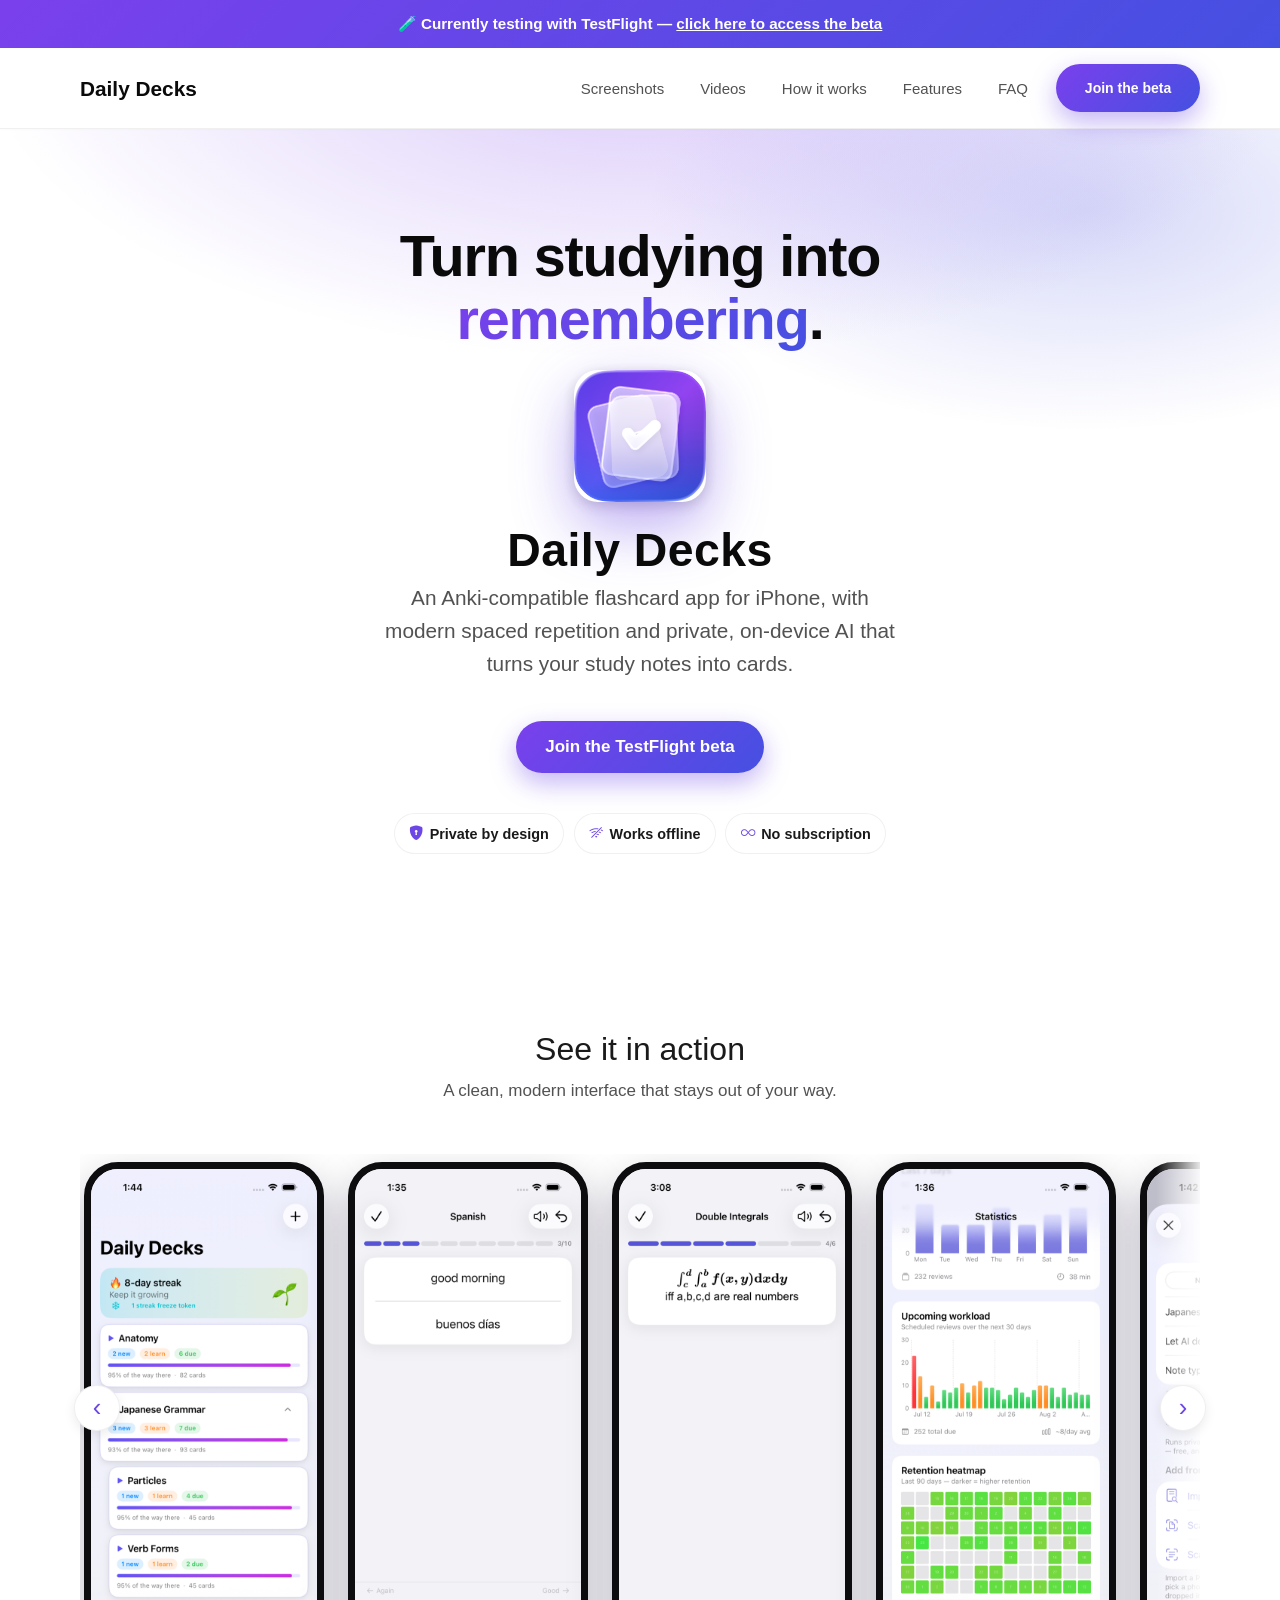
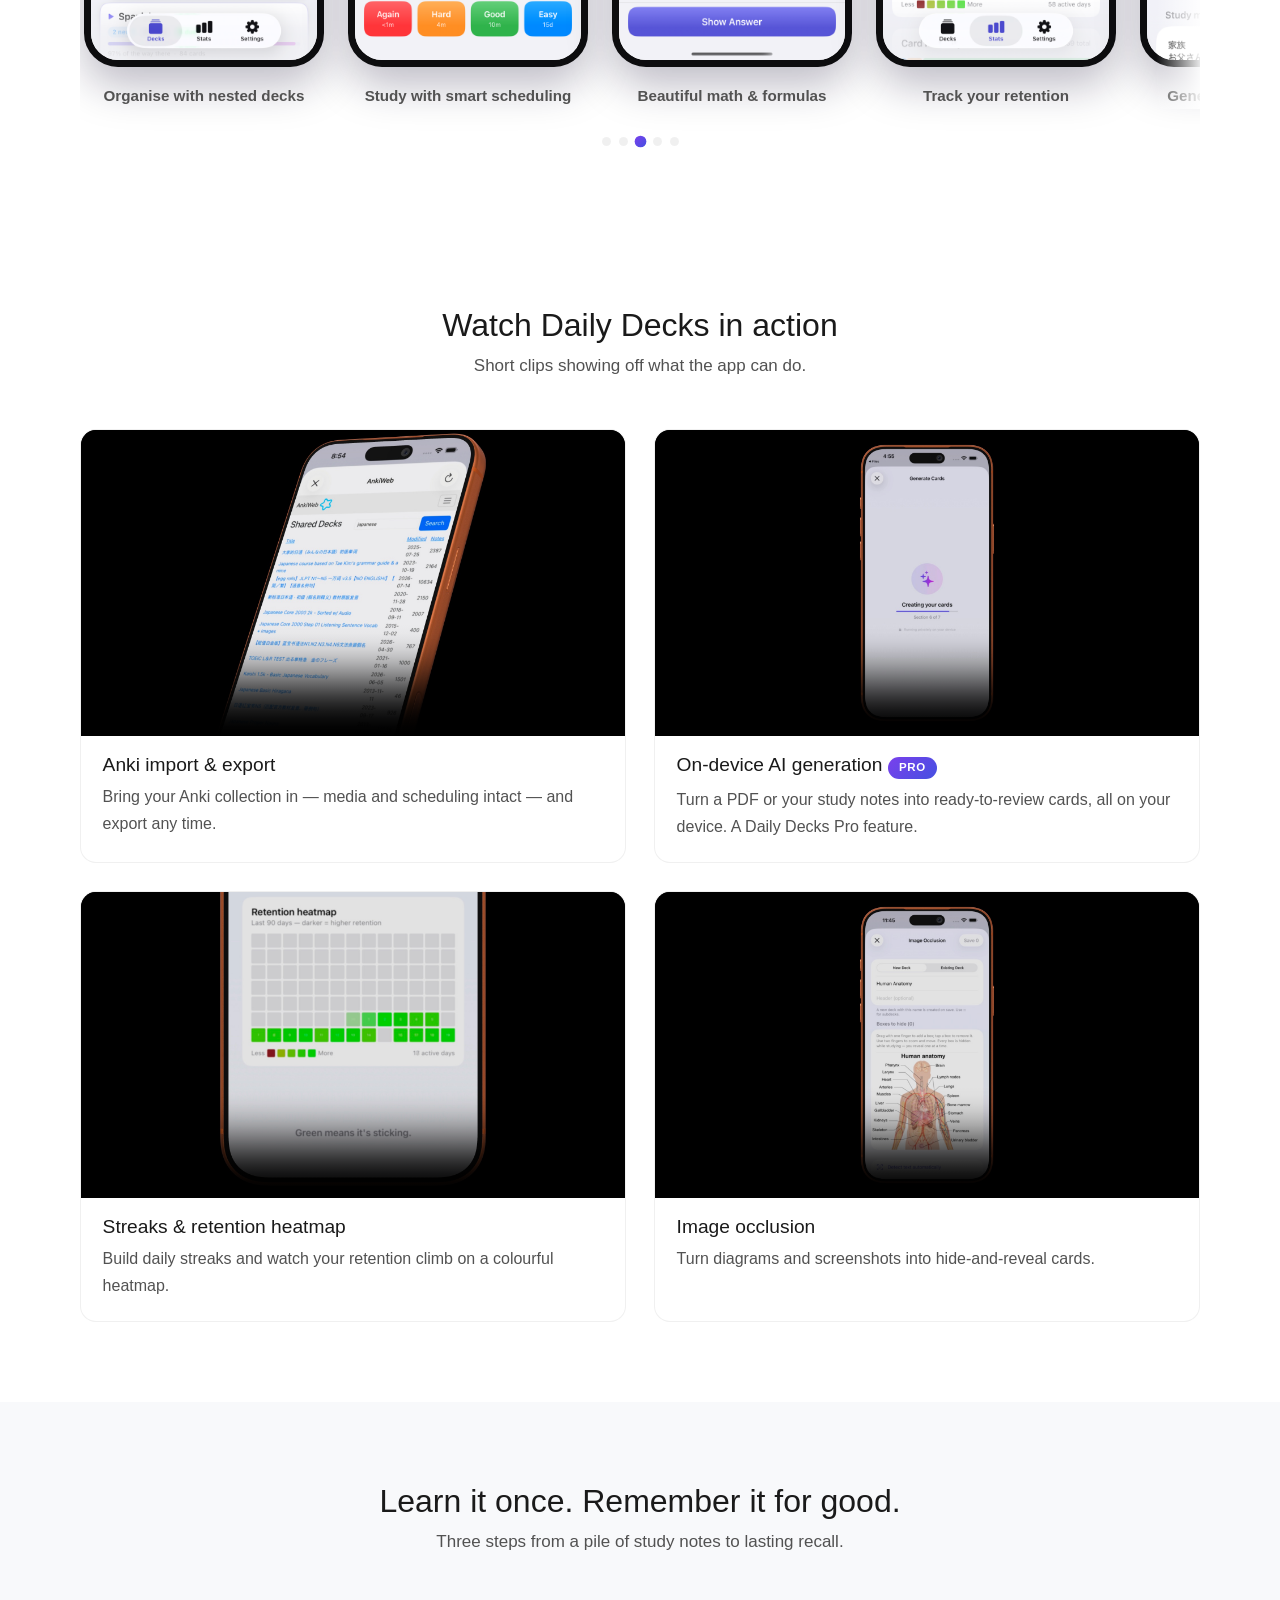
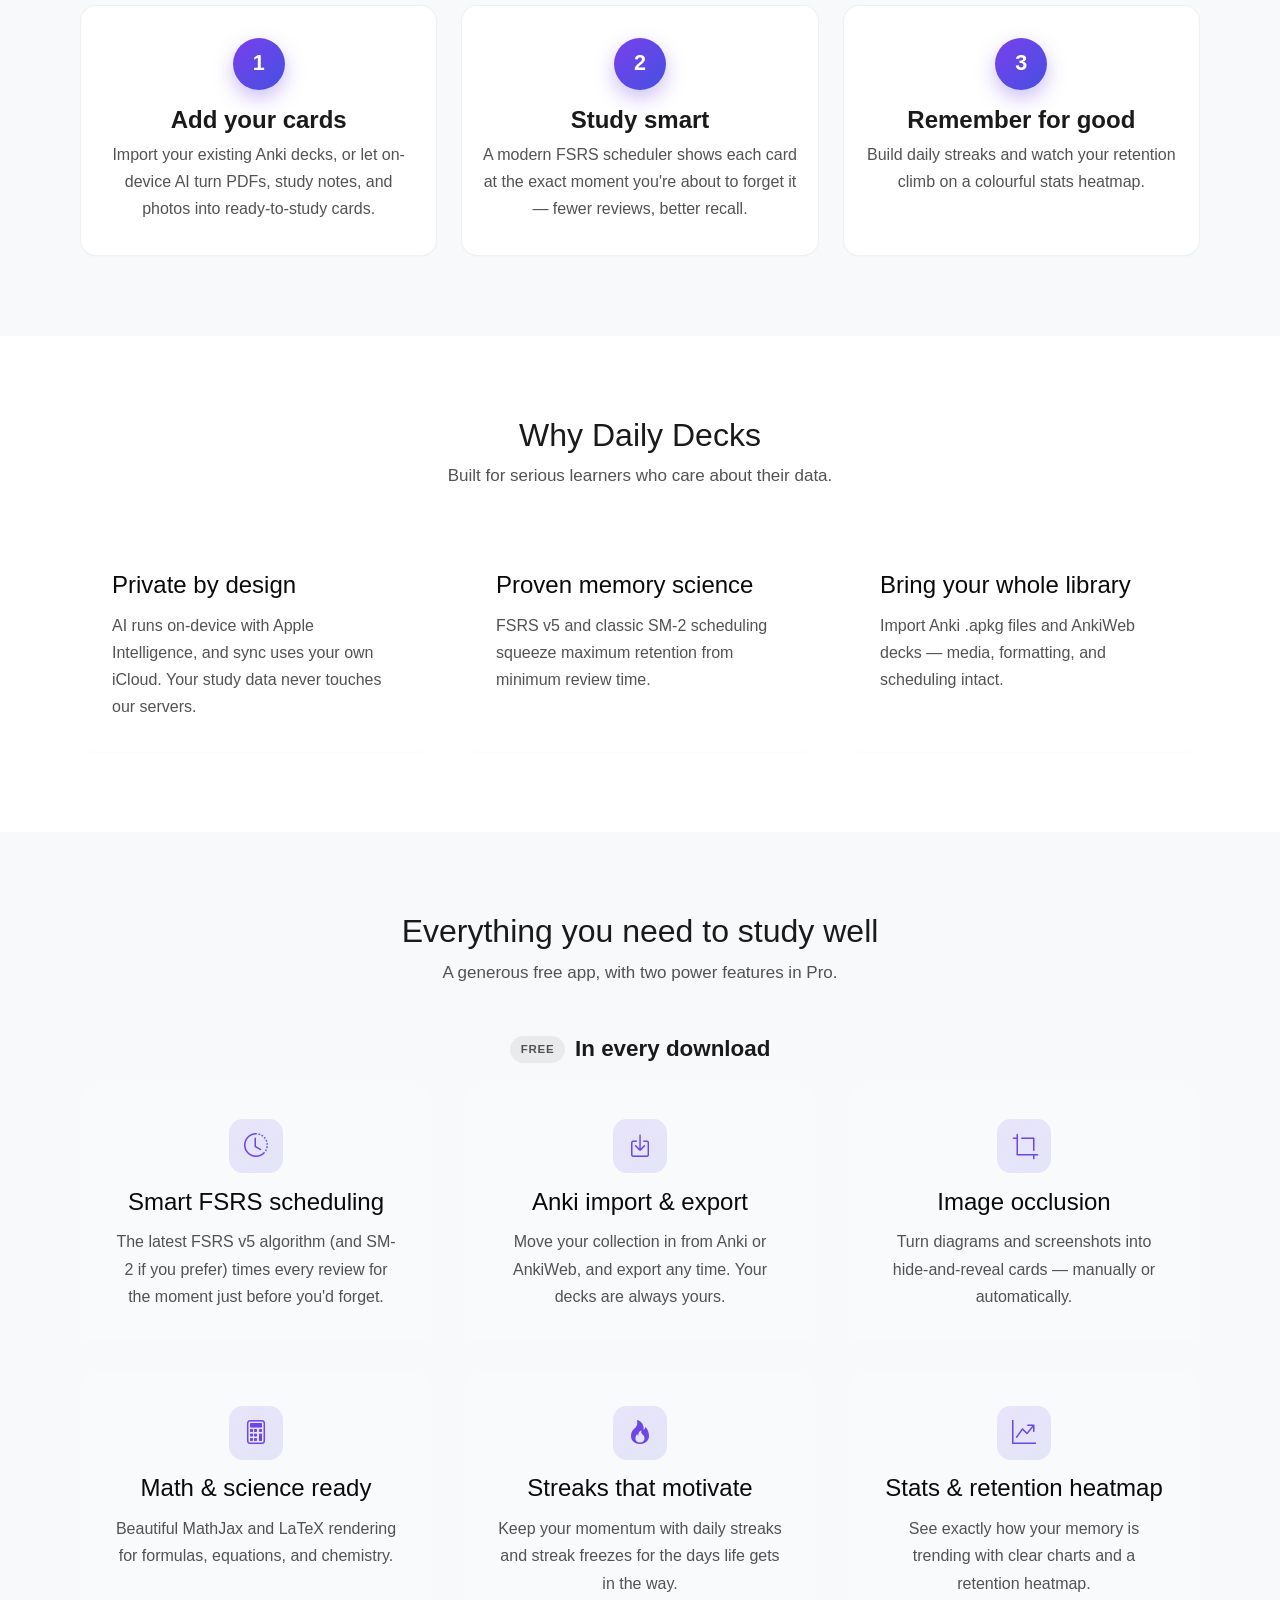
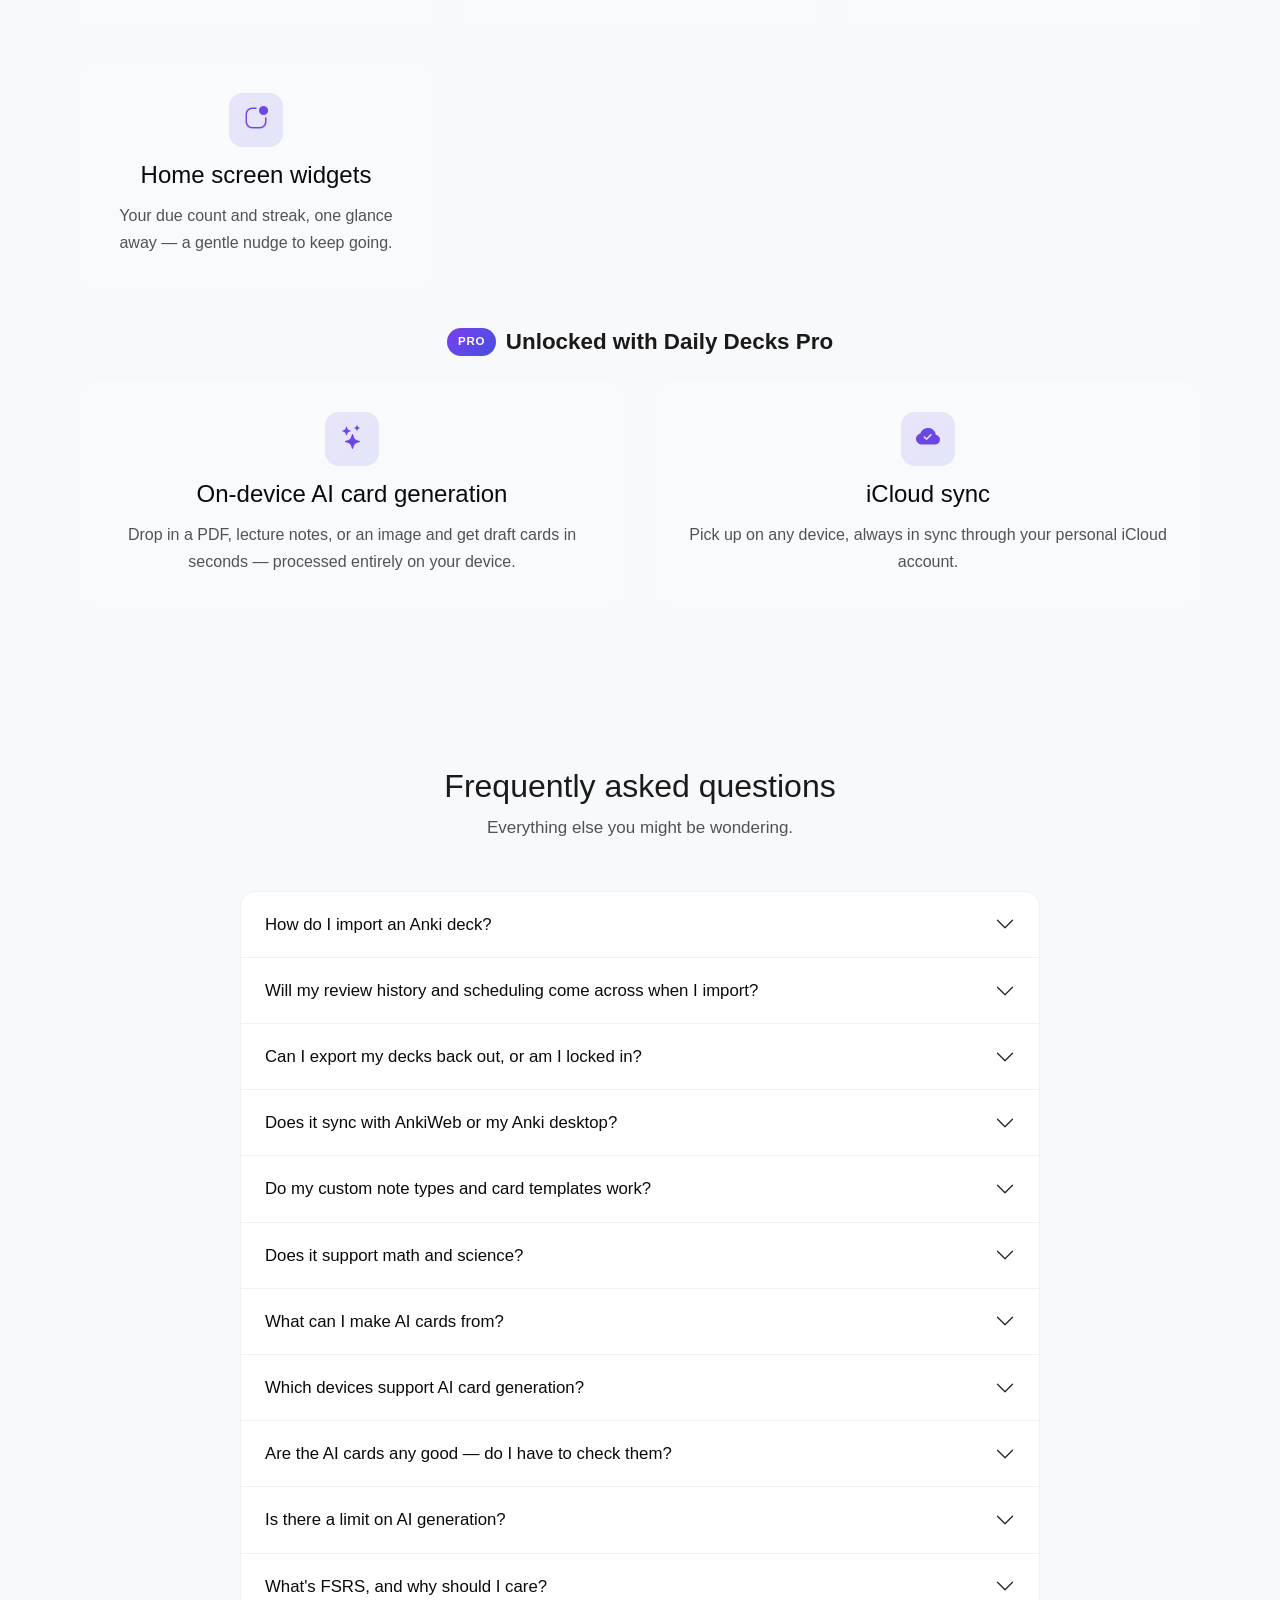
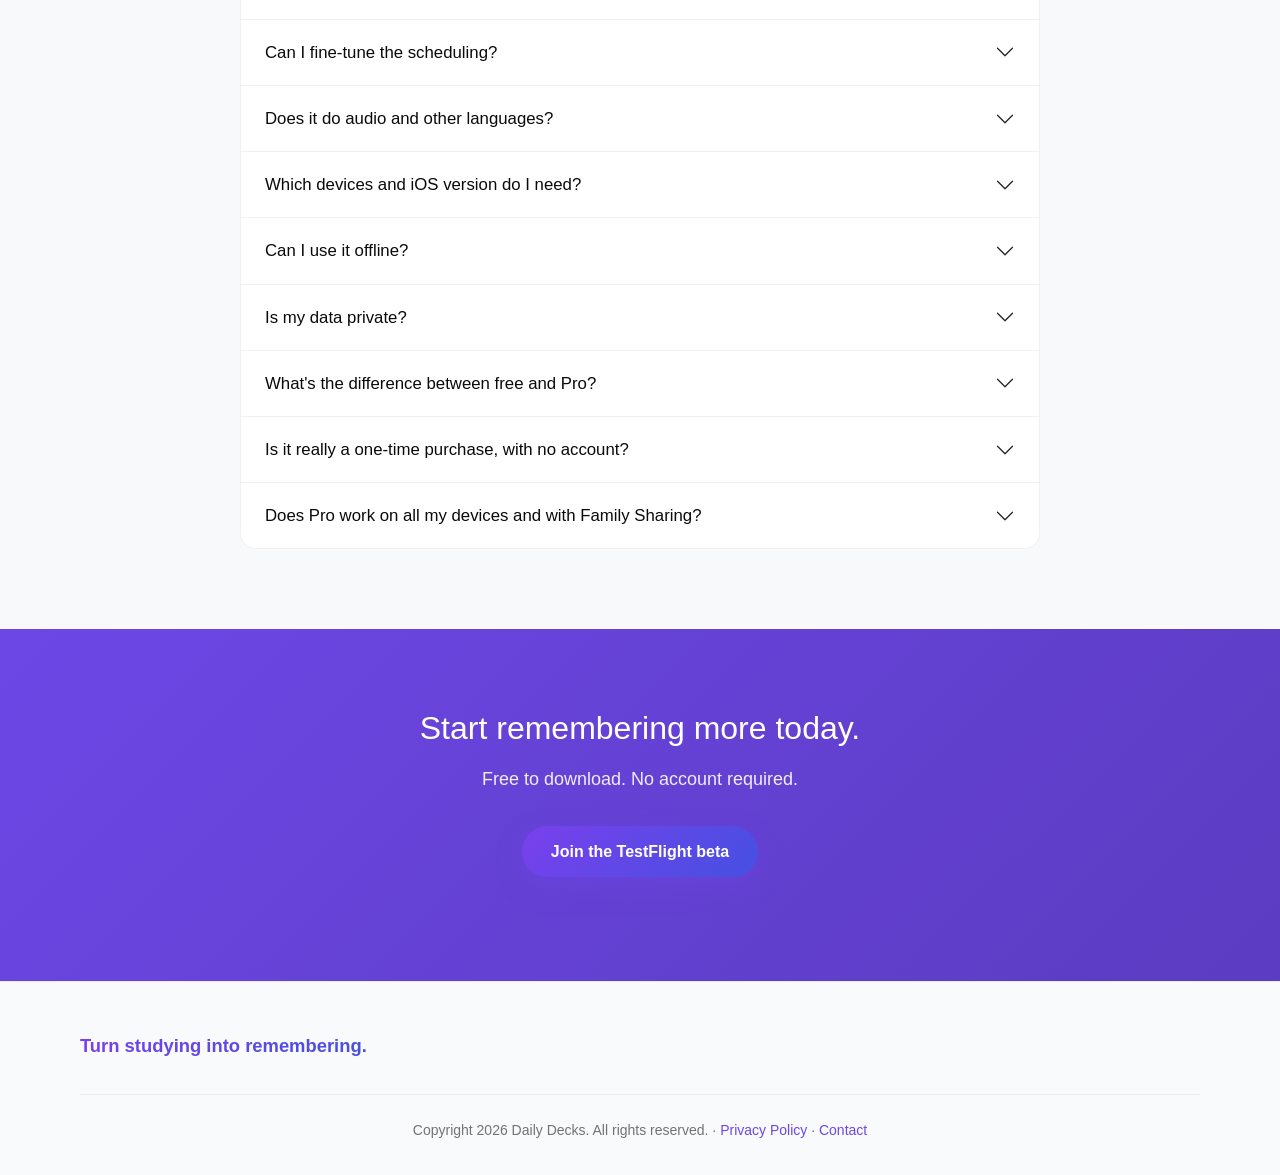
==== commit 163c9869: "Expand and reorder FAQ (Anki, AI, scheduling, devices, pricing)" ====
--- a/index.html
+++ b/index.html
@@ -376,27 +376,111 @@
                   </div>
                 </div>
                 <div class="accordion-item">
-                  <h2 class="accordion-header"><button type="button" class="accordion-button collapsed btn" data-bs-toggle="collapse" data-bs-target="#faq-2" aria-expanded="false" aria-controls="faq-2">Is my data private?</button></h2>
+                  <h2 class="accordion-header"><button type="button" class="accordion-button collapsed btn" data-bs-toggle="collapse" data-bs-target="#faq-2" aria-expanded="false" aria-controls="faq-2">Will my review history and scheduling come across when I import?</button></h2>
                   <div id="faq-2" class="accordion-collapse collapse" data-bs-parent="#faqAccordion">
+                    <div class="accordion-body"><p class="faq-answer">Yes. Importing an <code>.apkg</code> brings your cards, media, note types, and scheduling progress with them — so you pick up right where you left off instead of starting from scratch.</p></div>
+                  </div>
+                </div>
+                <div class="accordion-item">
+                  <h2 class="accordion-header"><button type="button" class="accordion-button collapsed btn" data-bs-toggle="collapse" data-bs-target="#faq-3" aria-expanded="false" aria-controls="faq-3">Can I export my decks back out, or am I locked in?</button></h2>
+                  <div id="faq-3" class="accordion-collapse collapse" data-bs-parent="#faqAccordion">
+                    <div class="accordion-body"><p class="faq-answer">No lock-in, ever. You can export any deck back to a standard <code>.apkg</code> file at any time and open it in Anki on any platform. Your decks are always yours.</p></div>
+                  </div>
+                </div>
+                <div class="accordion-item">
+                  <h2 class="accordion-header"><button type="button" class="accordion-button collapsed btn" data-bs-toggle="collapse" data-bs-target="#faq-4" aria-expanded="false" aria-controls="faq-4">Does it sync with AnkiWeb or my Anki desktop?</button></h2>
+                  <div id="faq-4" class="accordion-collapse collapse" data-bs-parent="#faqAccordion">
+                    <div class="accordion-body"><p class="faq-answer">Not directly. Daily Decks syncs across your own Apple devices through your private iCloud. To move decks to or from Anki, use <code>.apkg</code> import and export — and you can download shared decks straight from AnkiWeb.</p></div>
+                  </div>
+                </div>
+                <div class="accordion-item">
+                  <h2 class="accordion-header"><button type="button" class="accordion-button collapsed btn" data-bs-toggle="collapse" data-bs-target="#faq-5" aria-expanded="false" aria-controls="faq-5">Do my custom note types and card templates work?</button></h2>
+                  <div id="faq-5" class="accordion-collapse collapse" data-bs-parent="#faqAccordion">
+                    <div class="accordion-body"><p class="faq-answer">Yes. Daily Decks faithfully renders your existing Anki note types and card templates — including cloze deletions and image occlusion — not a simplified subset.</p></div>
+                  </div>
+                </div>
+                <div class="accordion-item">
+                  <h2 class="accordion-header"><button type="button" class="accordion-button collapsed btn" data-bs-toggle="collapse" data-bs-target="#faq-6" aria-expanded="false" aria-controls="faq-6">Does it support math and science?</button></h2>
+                  <div id="faq-6" class="accordion-collapse collapse" data-bs-parent="#faqAccordion">
+                    <div class="accordion-body"><p class="faq-answer">Yes — Daily Decks renders MathJax and LaTeX, so formulas, equations, and chemistry look great on your cards.</p></div>
+                  </div>
+                </div>
+                <div class="accordion-item">
+                  <h2 class="accordion-header"><button type="button" class="accordion-button collapsed btn" data-bs-toggle="collapse" data-bs-target="#faq-7" aria-expanded="false" aria-controls="faq-7">What can I make AI cards from?</button></h2>
+                  <div id="faq-7" class="accordion-collapse collapse" data-bs-parent="#faqAccordion">
+                    <div class="accordion-body"><p class="faq-answer">Import a PDF, scan or photograph a page of notes, or paste in any text. Daily Decks drafts question-and-answer cards you can review and edit before saving.</p></div>
+                  </div>
+                </div>
+                <div class="accordion-item">
+                  <h2 class="accordion-header"><button type="button" class="accordion-button collapsed btn" data-bs-toggle="collapse" data-bs-target="#faq-8" aria-expanded="false" aria-controls="faq-8">Which devices support AI card generation?</button></h2>
+                  <div id="faq-8" class="accordion-collapse collapse" data-bs-parent="#faqAccordion">
+                    <div class="accordion-body"><p class="faq-answer">AI generation uses Apple Intelligence, so it needs an Apple Intelligence–capable device with the feature enabled. On other devices everything else works — the AI generator is simply unavailable.</p></div>
+                  </div>
+                </div>
+                <div class="accordion-item">
+                  <h2 class="accordion-header"><button type="button" class="accordion-button collapsed btn" data-bs-toggle="collapse" data-bs-target="#faq-9" aria-expanded="false" aria-controls="faq-9">Are the AI cards any good — do I have to check them?</button></h2>
+                  <div id="faq-9" class="accordion-collapse collapse" data-bs-parent="#faqAccordion">
+                    <div class="accordion-body"><p class="faq-answer">You're always in control. Every generated card is shown for review and editing before it's added to a deck — nothing is saved automatically.</p></div>
+                  </div>
+                </div>
+                <div class="accordion-item">
+                  <h2 class="accordion-header"><button type="button" class="accordion-button collapsed btn" data-bs-toggle="collapse" data-bs-target="#faq-10" aria-expanded="false" aria-controls="faq-10">Is there a limit on AI generation?</button></h2>
+                  <div id="faq-10" class="accordion-collapse collapse" data-bs-parent="#faqAccordion">
+                    <div class="accordion-body"><p class="faq-answer">You get 3 free generations to try it out. A one-time Daily Decks Pro purchase unlocks unlimited generation.</p></div>
+                  </div>
+                </div>
+                <div class="accordion-item">
+                  <h2 class="accordion-header"><button type="button" class="accordion-button collapsed btn" data-bs-toggle="collapse" data-bs-target="#faq-11" aria-expanded="false" aria-controls="faq-11">What's FSRS, and why should I care?</button></h2>
+                  <div id="faq-11" class="accordion-collapse collapse" data-bs-parent="#faqAccordion">
+                    <div class="accordion-body"><p class="faq-answer">FSRS v5 is a modern spaced-repetition algorithm that models how your memory of each card fades and schedules reviews right before you'd forget — so you study less and remember more. Prefer the classic Anki algorithm? SM-2 is one tap away.</p></div>
+                  </div>
+                </div>
+                <div class="accordion-item">
+                  <h2 class="accordion-header"><button type="button" class="accordion-button collapsed btn" data-bs-toggle="collapse" data-bs-target="#faq-12" aria-expanded="false" aria-controls="faq-12">Can I fine-tune the scheduling?</button></h2>
+                  <div id="faq-12" class="accordion-collapse collapse" data-bs-parent="#faqAccordion">
+                    <div class="accordion-body"><p class="faq-answer">Yes. Set your desired retention, and optimize the scheduler's weights from your own review history for a schedule tuned to how you actually remember.</p></div>
+                  </div>
+                </div>
+                <div class="accordion-item">
+                  <h2 class="accordion-header"><button type="button" class="accordion-button collapsed btn" data-bs-toggle="collapse" data-bs-target="#faq-13" aria-expanded="false" aria-controls="faq-13">Does it do audio and other languages?</button></h2>
+                  <div id="faq-13" class="accordion-collapse collapse" data-bs-parent="#faqAccordion">
+                    <div class="accordion-body"><p class="faq-answer">Cards support images, audio, and text-to-speech in 18 languages — handy for language learners and pronunciation cards.</p></div>
+                  </div>
+                </div>
+                <div class="accordion-item">
+                  <h2 class="accordion-header"><button type="button" class="accordion-button collapsed btn" data-bs-toggle="collapse" data-bs-target="#faq-14" aria-expanded="false" aria-controls="faq-14">Which devices and iOS version do I need?</button></h2>
+                  <div id="faq-14" class="accordion-collapse collapse" data-bs-parent="#faqAccordion">
+                    <div class="accordion-body"><p class="faq-answer">Daily Decks runs on iPhone and iPad with iOS 17 or later, and on Apple Silicon Macs (via Designed for iPad). AI card generation additionally requires an Apple Intelligence–capable device.</p></div>
+                  </div>
+                </div>
+                <div class="accordion-item">
+                  <h2 class="accordion-header"><button type="button" class="accordion-button collapsed btn" data-bs-toggle="collapse" data-bs-target="#faq-15" aria-expanded="false" aria-controls="faq-15">Can I use it offline?</button></h2>
+                  <div id="faq-15" class="accordion-collapse collapse" data-bs-parent="#faqAccordion">
+                    <div class="accordion-body"><p class="faq-answer">Absolutely. Studying works offline, and even AI card generation runs on-device — no internet required.</p></div>
+                  </div>
+                </div>
+                <div class="accordion-item">
+                  <h2 class="accordion-header"><button type="button" class="accordion-button collapsed btn" data-bs-toggle="collapse" data-bs-target="#faq-16" aria-expanded="false" aria-controls="faq-16">Is my data private?</button></h2>
+                  <div id="faq-16" class="accordion-collapse collapse" data-bs-parent="#faqAccordion">
                     <div class="accordion-body"><p class="faq-answer">Yes. AI card generation runs entirely on your device, and sync uses your own iCloud account. We don't collect, see, or store your study content. Read our <a href="privacy.html">Privacy Policy</a>.</p></div>
                   </div>
                 </div>
                 <div class="accordion-item">
-                  <h2 class="accordion-header"><button type="button" class="accordion-button collapsed btn" data-bs-toggle="collapse" data-bs-target="#faq-3" aria-expanded="false" aria-controls="faq-3">Can I use it offline?</button></h2>
-                  <div id="faq-3" class="accordion-collapse collapse" data-bs-parent="#faqAccordion">
-                    <div class="accordion-body"><p class="faq-answer">Absolutely. Studying works offline, and even AI card generation runs on-device — no internet required.</p></div>
-                  </div>
-                </div>
-                <div class="accordion-item">
-                  <h2 class="accordion-header"><button type="button" class="accordion-button collapsed btn" data-bs-toggle="collapse" data-bs-target="#faq-4" aria-expanded="false" aria-controls="faq-4">What's the difference between free and Pro?</button></h2>
-                  <div id="faq-4" class="accordion-collapse collapse" data-bs-parent="#faqAccordion">
+                  <h2 class="accordion-header"><button type="button" class="accordion-button collapsed btn" data-bs-toggle="collapse" data-bs-target="#faq-17" aria-expanded="false" aria-controls="faq-17">What's the difference between free and Pro?</button></h2>
+                  <div id="faq-17" class="accordion-collapse collapse" data-bs-parent="#faqAccordion">
                     <div class="accordion-body"><p class="faq-answer">Everything core is free: Anki import, unlimited decks, FSRS v5 &amp; SM-2 scheduling, stats, widgets, and streaks. A one-time Daily Decks Pro purchase adds on-device AI card generation and iCloud sync.</p></div>
                   </div>
                 </div>
                 <div class="accordion-item">
-                  <h2 class="accordion-header"><button type="button" class="accordion-button collapsed btn" data-bs-toggle="collapse" data-bs-target="#faq-5" aria-expanded="false" aria-controls="faq-5">Does it support math and science?</button></h2>
-                  <div id="faq-5" class="accordion-collapse collapse" data-bs-parent="#faqAccordion">
-                    <div class="accordion-body"><p class="faq-answer">Yes — Daily Decks renders MathJax and LaTeX, so formulas, equations, and chemistry look great on your cards.</p></div>
+                  <h2 class="accordion-header"><button type="button" class="accordion-button collapsed btn" data-bs-toggle="collapse" data-bs-target="#faq-18" aria-expanded="false" aria-controls="faq-18">Is it really a one-time purchase, with no account?</button></h2>
+                  <div id="faq-18" class="accordion-collapse collapse" data-bs-parent="#faqAccordion">
+                    <div class="accordion-body"><p class="faq-answer">Yes. Daily Decks Pro is a single one-time purchase — no subscription, no account, no ads. It's possible because the AI runs on your device, so there's no server bill to cover.</p></div>
+                  </div>
+                </div>
+                <div class="accordion-item">
+                  <h2 class="accordion-header"><button type="button" class="accordion-button collapsed btn" data-bs-toggle="collapse" data-bs-target="#faq-19" aria-expanded="false" aria-controls="faq-19">Does Pro work on all my devices and with Family Sharing?</button></h2>
+                  <div id="faq-19" class="accordion-collapse collapse" data-bs-parent="#faqAccordion">
+                    <div class="accordion-body"><p class="faq-answer">Yes. One purchase unlocks Pro across all your devices signed in to the same Apple ID, and it's included with Family Sharing so your family can unlock it too.</p></div>
                   </div>
                 </div>
               </div>
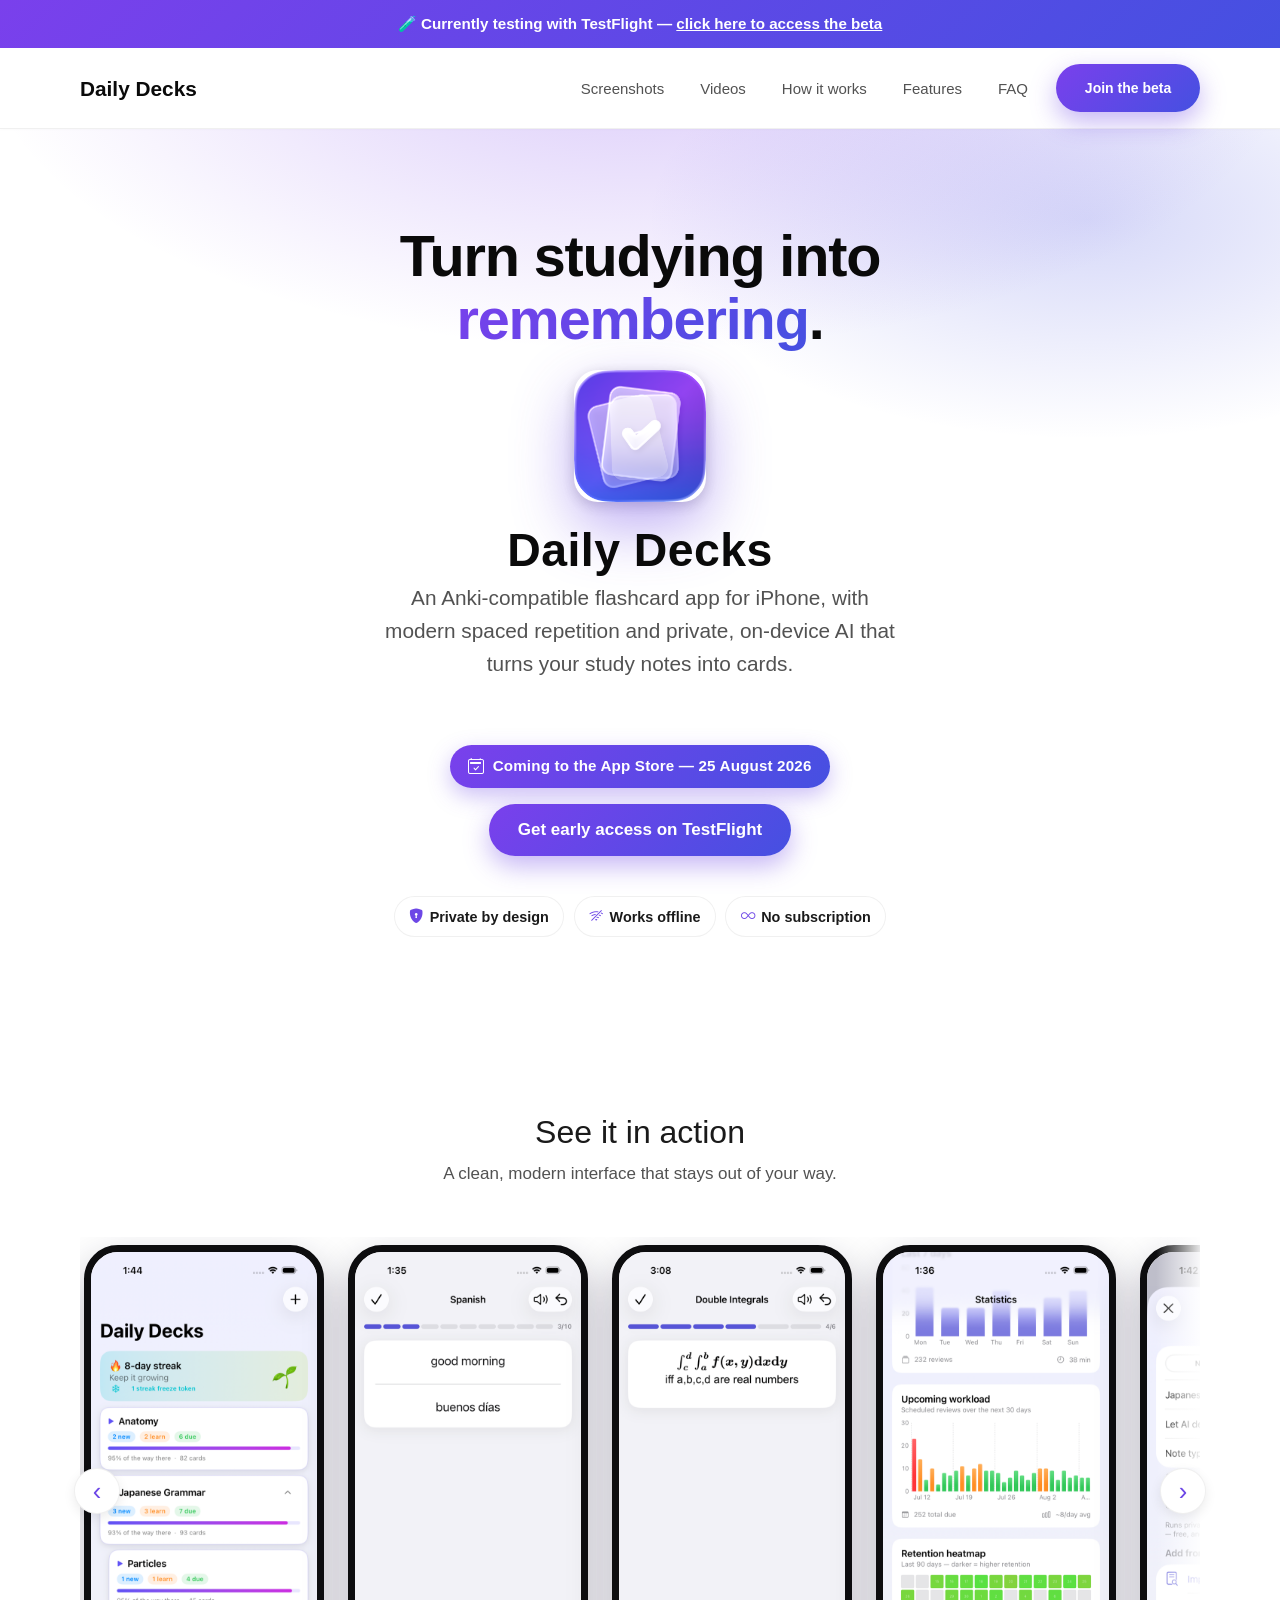
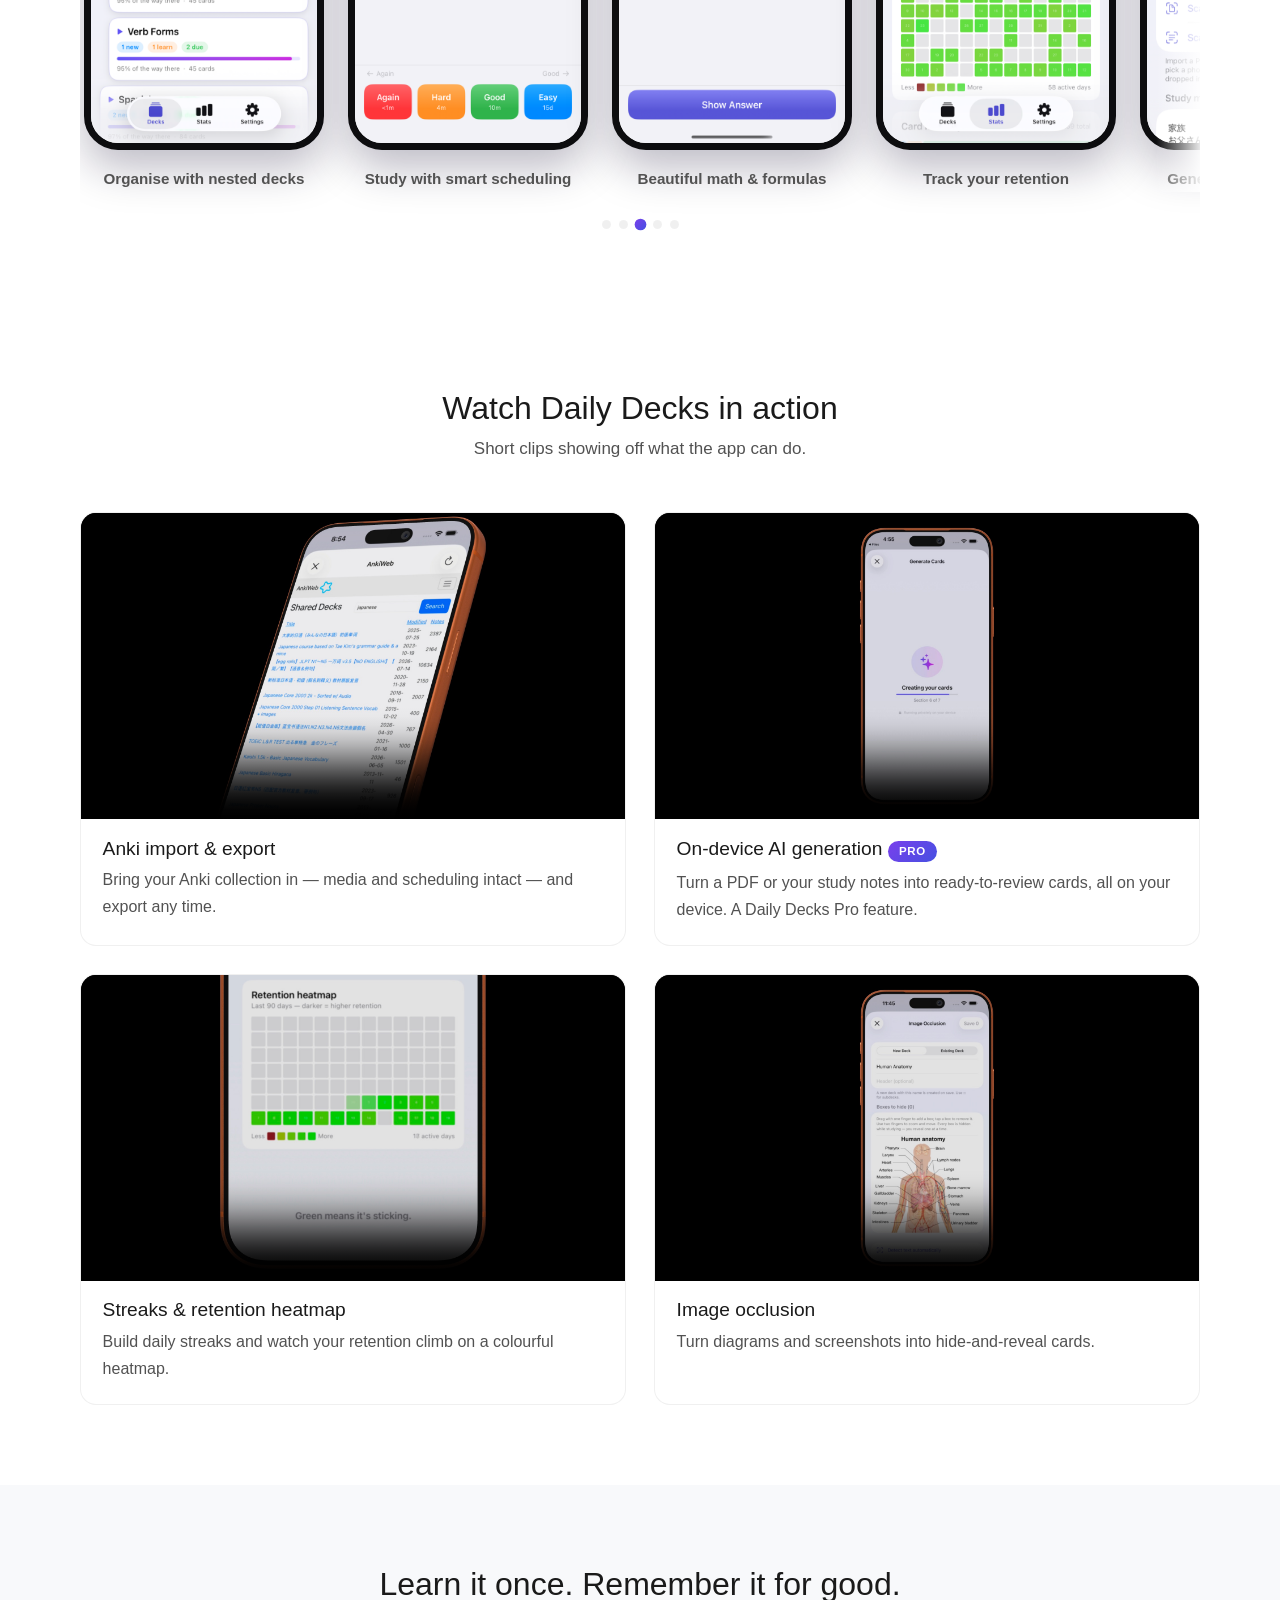
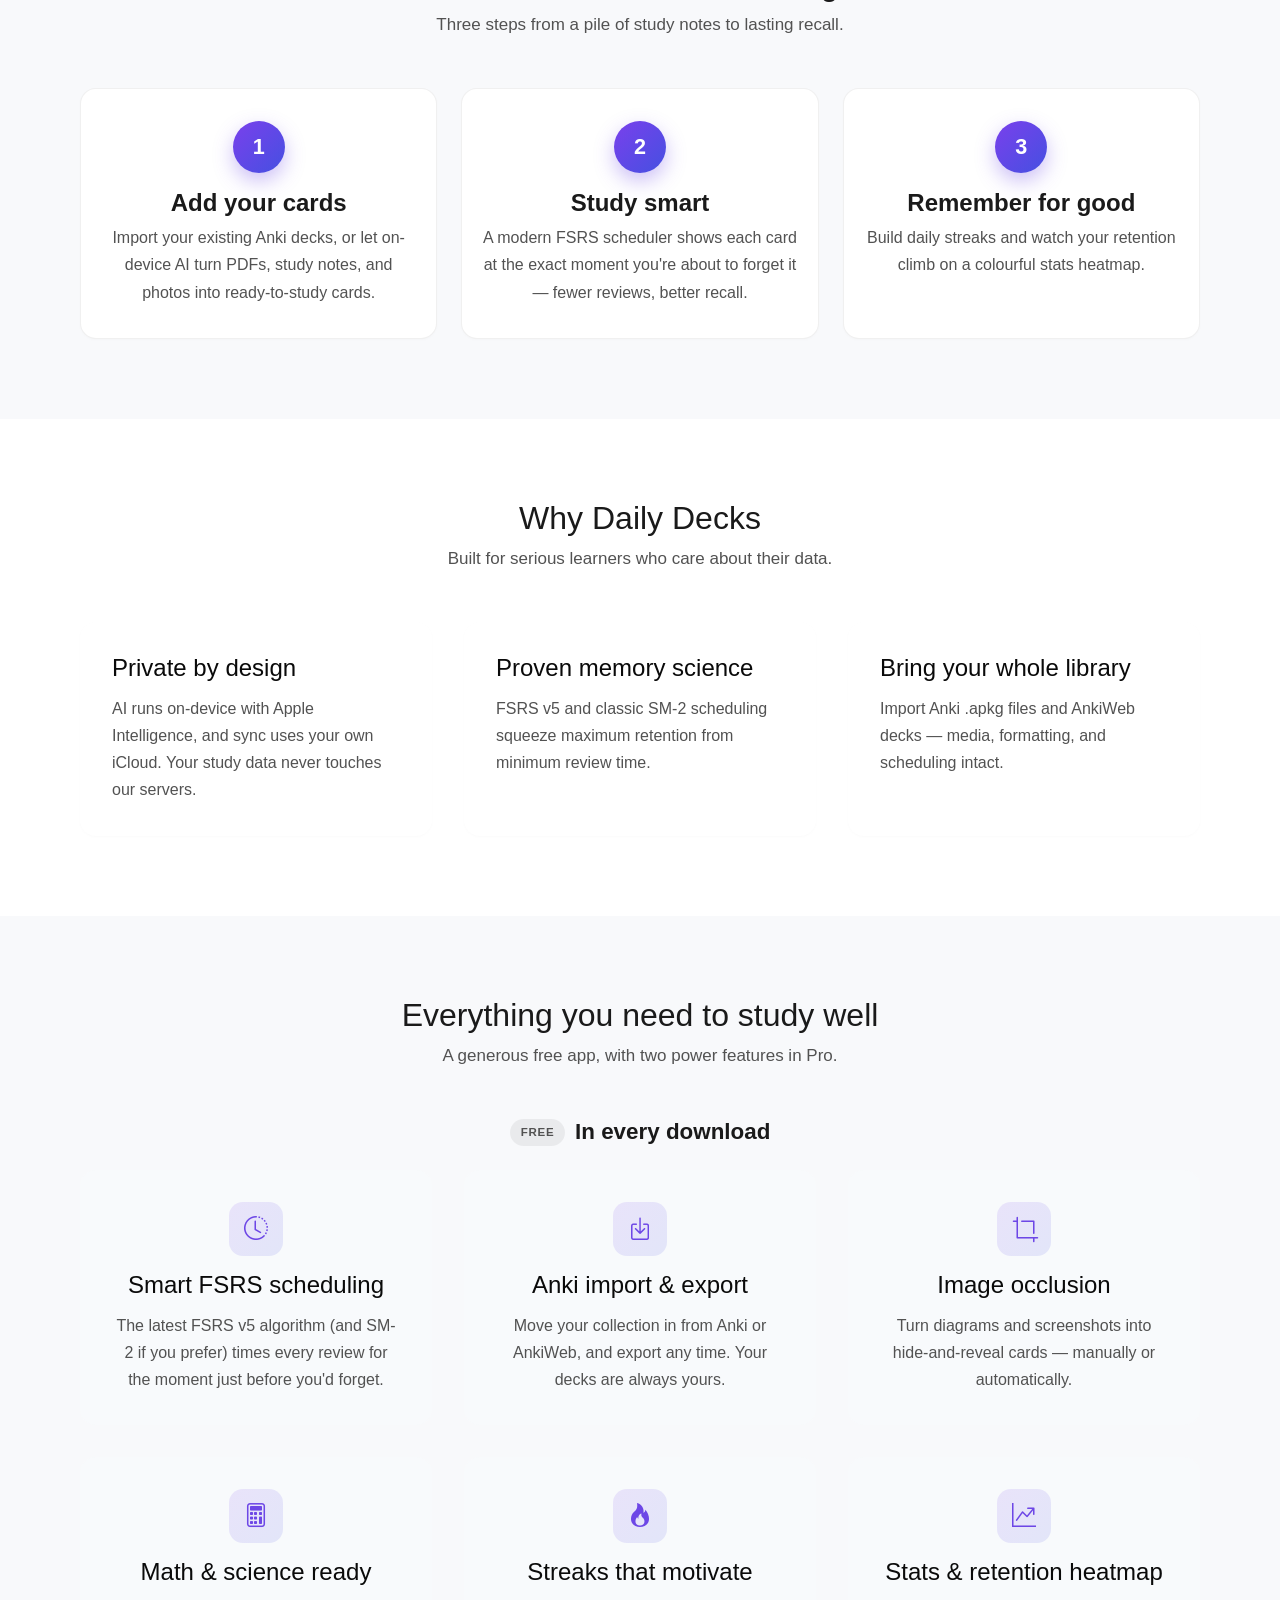
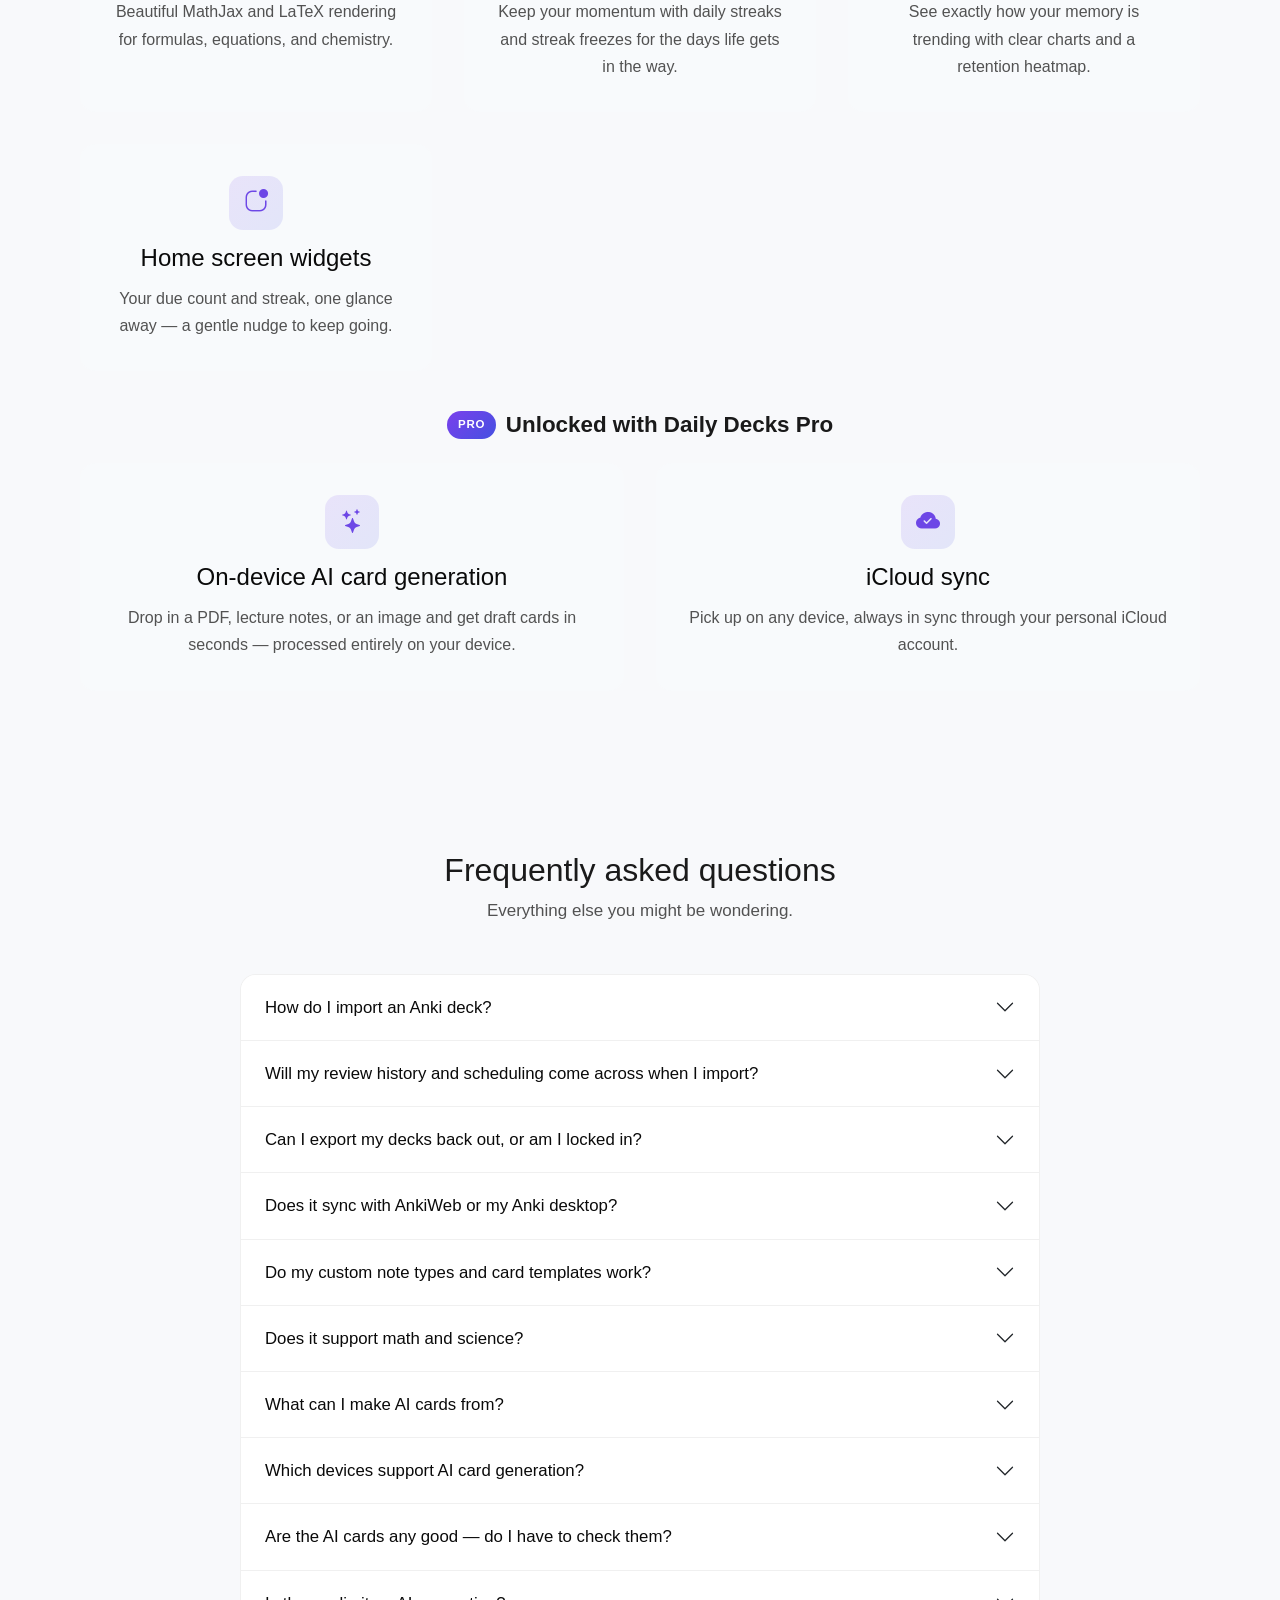
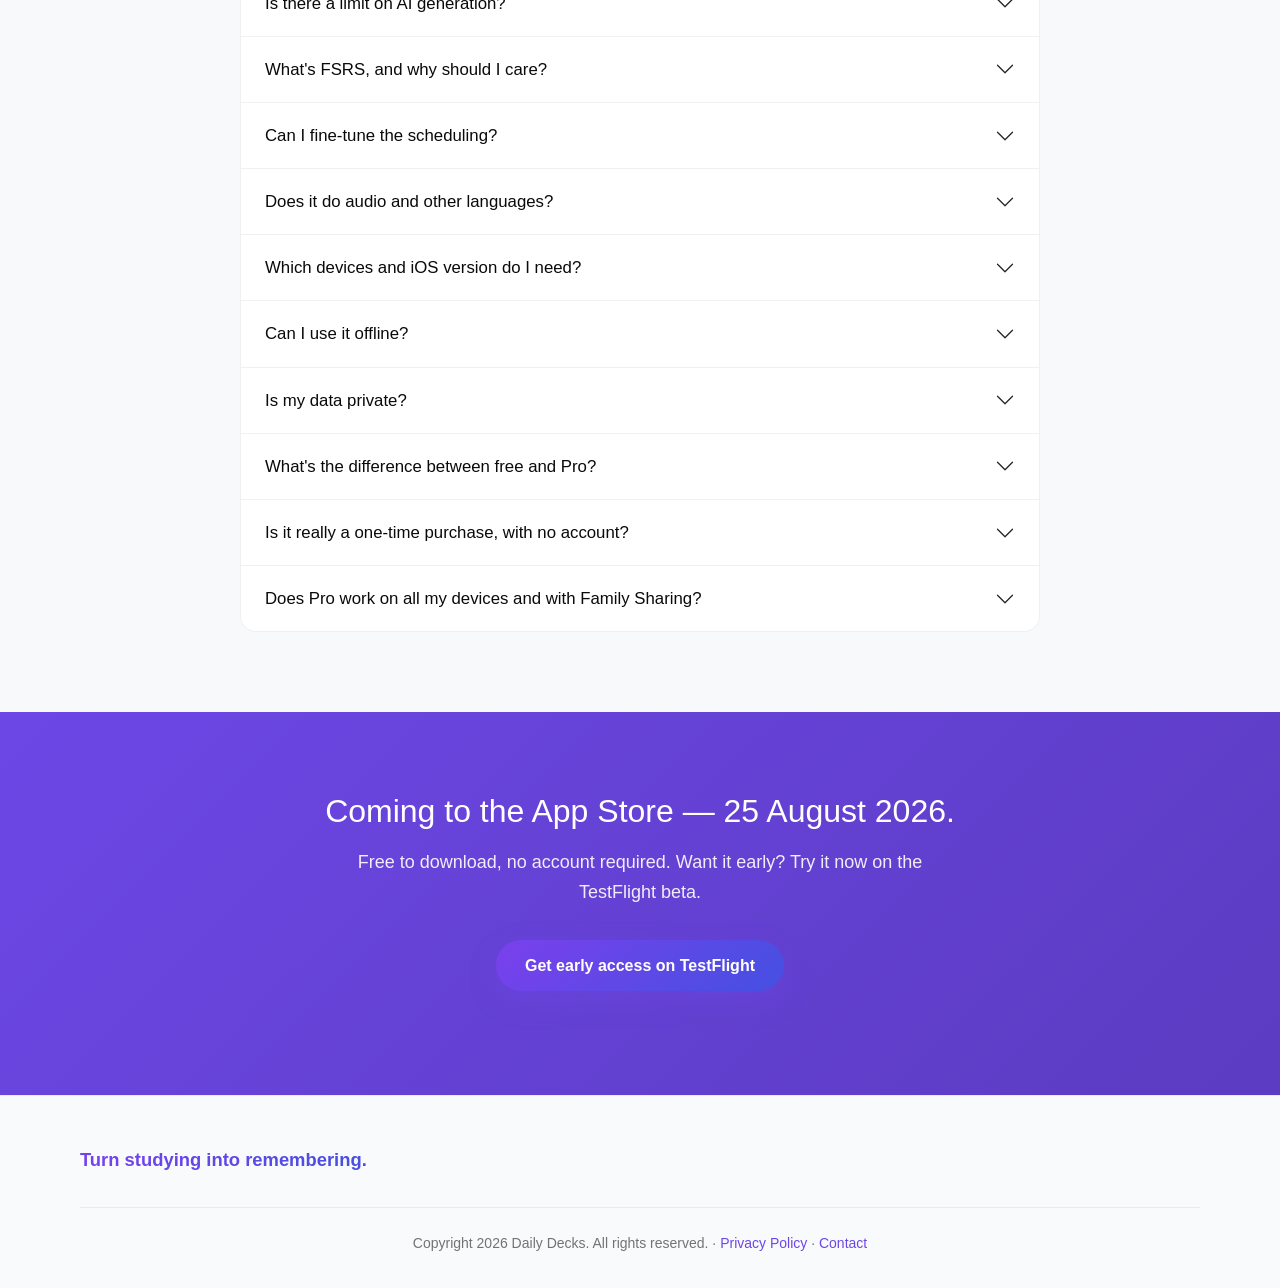
==== commit 7717d071: "Add 25 Aug 2026 launch date to hero and download CTA" ====
--- a/index.html
+++ b/index.html
@@ -88,8 +88,9 @@
               <img src="images/app-icon-512.png" alt="Daily Decks app icon" class="hero-app-icon dd-rise dd-rise-2" width="128" height="128" />
               <p class="hero-wordmark dd-rise dd-rise-3">Daily Decks</p>
               <p class="hero-subtitle dd-rise dd-rise-3">An Anki-compatible flashcard app for iPhone, with modern spaced repetition and private, on-device AI that turns your study notes into cards.</p>
+              <p class="dd-launch dd-rise dd-rise-4"><i class="bi-calendar2-check"></i> Coming to the App Store — 25 August 2026</p>
               <div class="hero-cta dd-rise dd-rise-4">
-                <a href="https://testflight.apple.com/join/zHg8jw8d" class="cta-button cta-button-primary btn btn-primary">Join the TestFlight beta</a>
+                <a href="https://testflight.apple.com/join/zHg8jw8d" class="cta-button cta-button-primary btn btn-primary">Get early access on TestFlight</a>
               </div>
               <div class="dd-badges dd-rise dd-rise-4">
                 <span class="dd-badge"><i class="bi-shield-lock-fill"></i> Private by design</span>
@@ -492,10 +493,10 @@
         <div id="download" class="download-section">
           <div class="container">
             <div class="download-content">
-              <h2>Start remembering more today.</h2>
-              <p class="download-description">Free to download. No account required.</p>
+              <h2>Coming to the App Store — 25 August 2026.</h2>
+              <p class="download-description">Free to download, no account required. Want it early? Try it now on the TestFlight beta.</p>
               <div class="store-badges">
-                <a href="https://testflight.apple.com/join/zHg8jw8d" class="btn btn-primary">Join the TestFlight beta</a>
+                <a href="https://testflight.apple.com/join/zHg8jw8d" class="btn btn-primary">Get early access on TestFlight</a>
               </div>
             </div>
           </div>
--- a/css/custom.css
+++ b/css/custom.css
@@ -119,6 +119,23 @@
 }
 .dd-badge i { color: var(--primary-color); }
 
+/* ---------- Launch date pill ---------- */
+.dd-launch {
+  display: inline-flex;
+  align-items: center;
+  gap: 0.5rem;
+  margin-top: 1.5rem;
+  padding: 0.5rem 1.15rem;
+  font-size: 0.95rem;
+  font-weight: 700;
+  letter-spacing: 0.01em;
+  color: #fff;
+  background: var(--dd-gradient);
+  border-radius: 999px;
+  box-shadow: 0 8px 22px rgba(var(--primary-rgb), 0.35);
+}
+.dd-launch i { font-size: 1.05em; }
+
 /* ---------- Buttons ---------- */
 .cta-button-primary,
 .btn-primary {
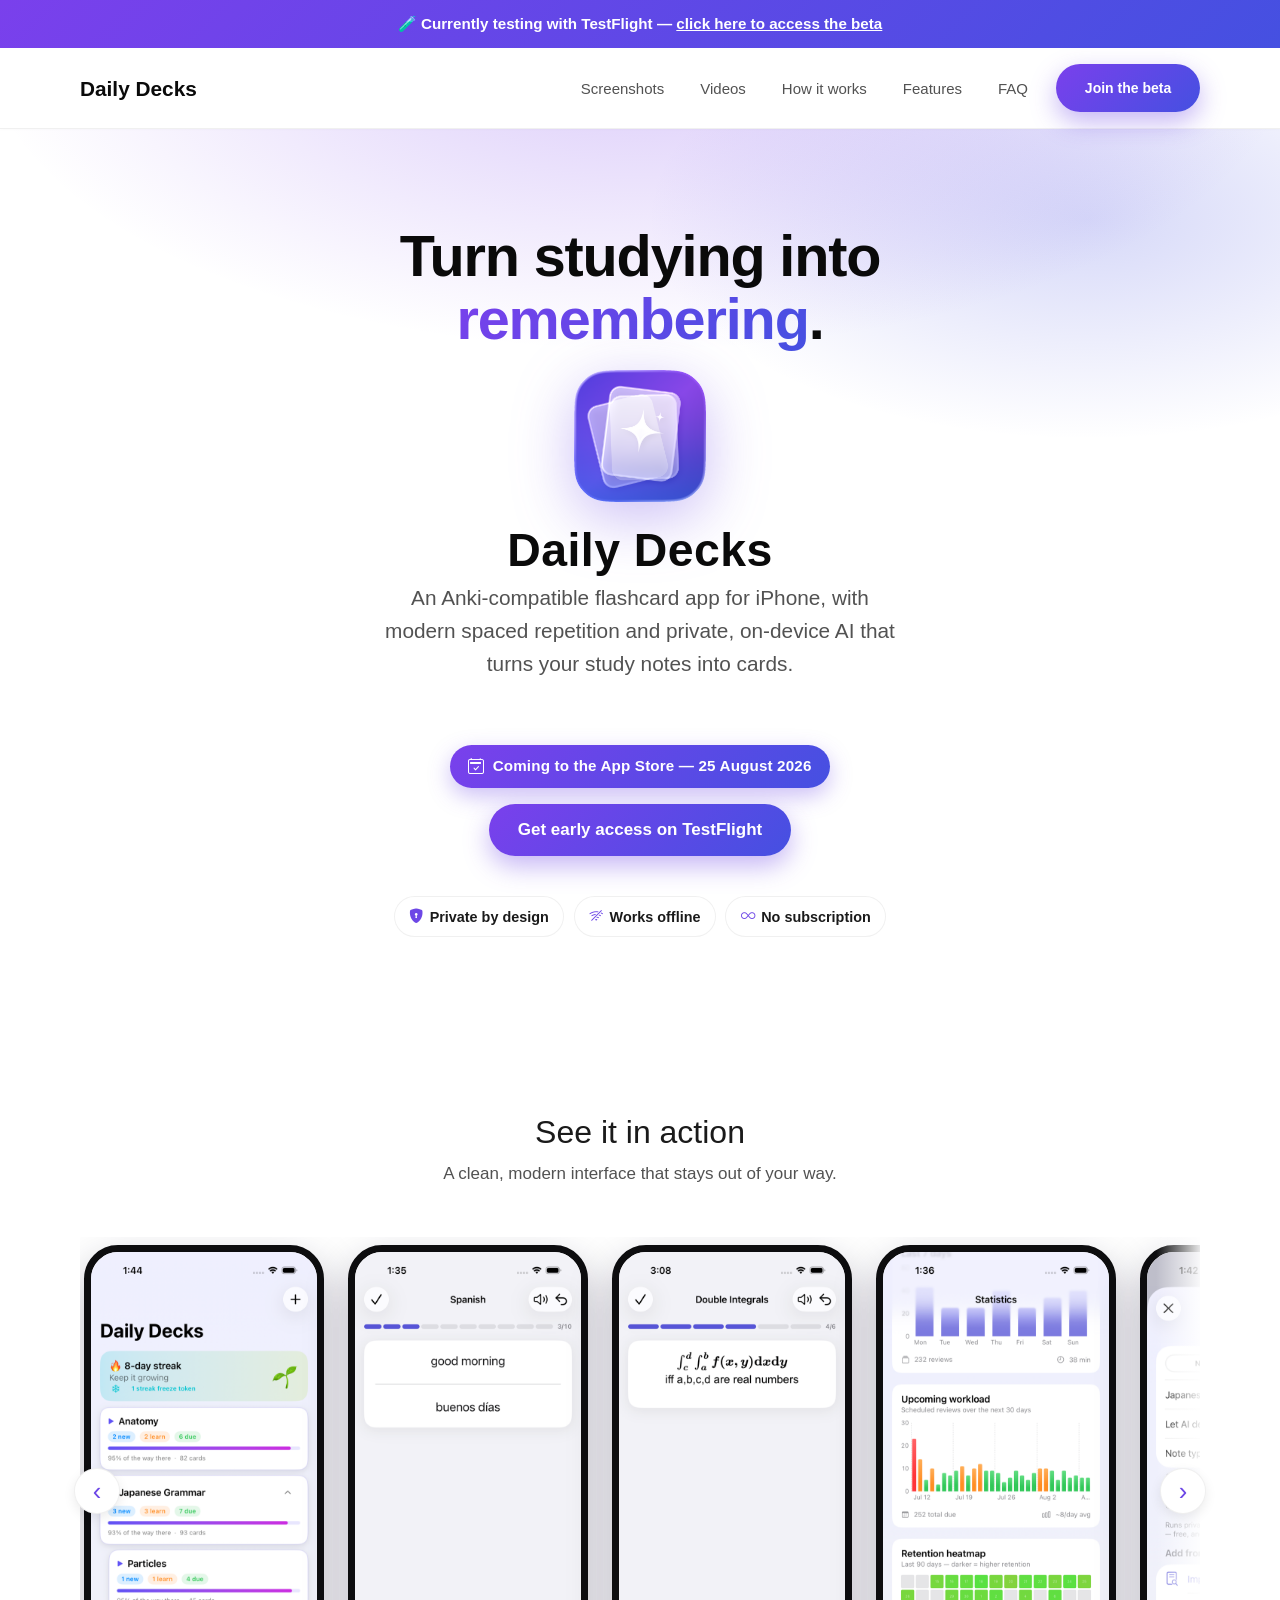
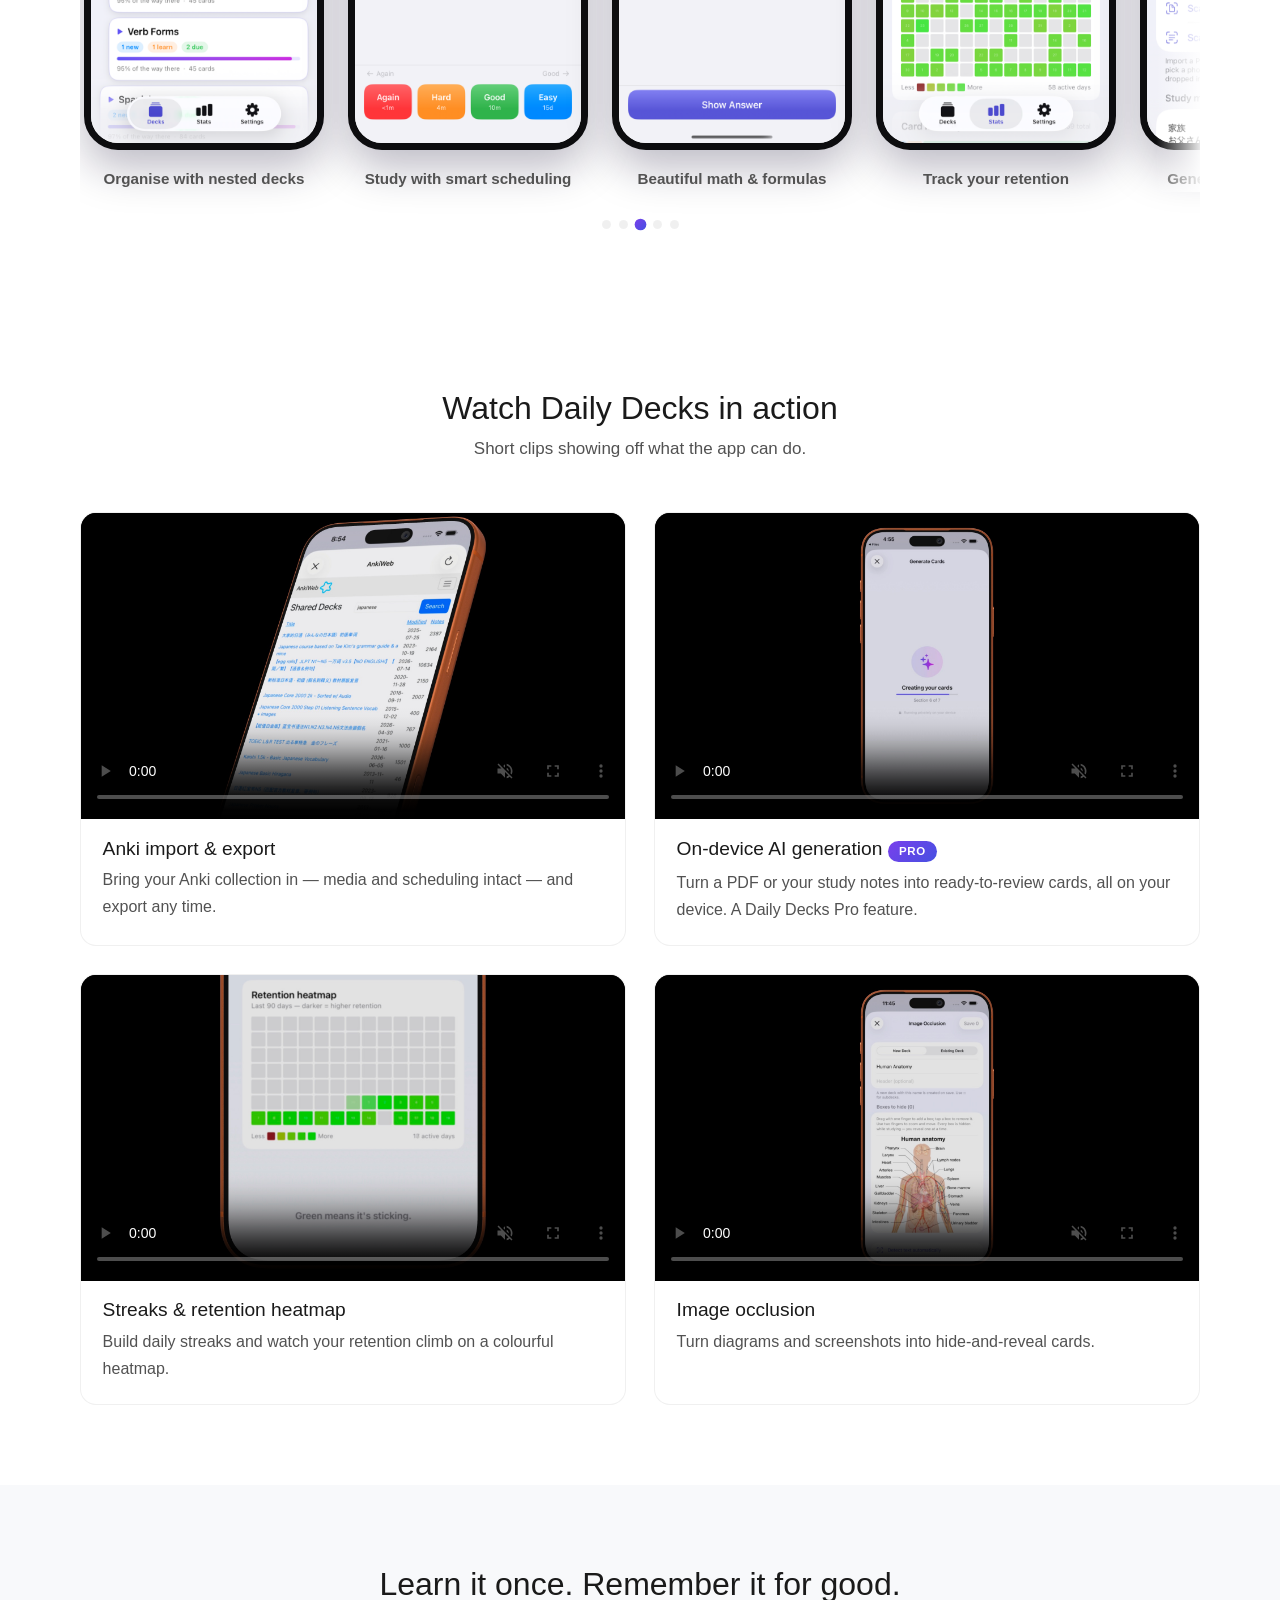
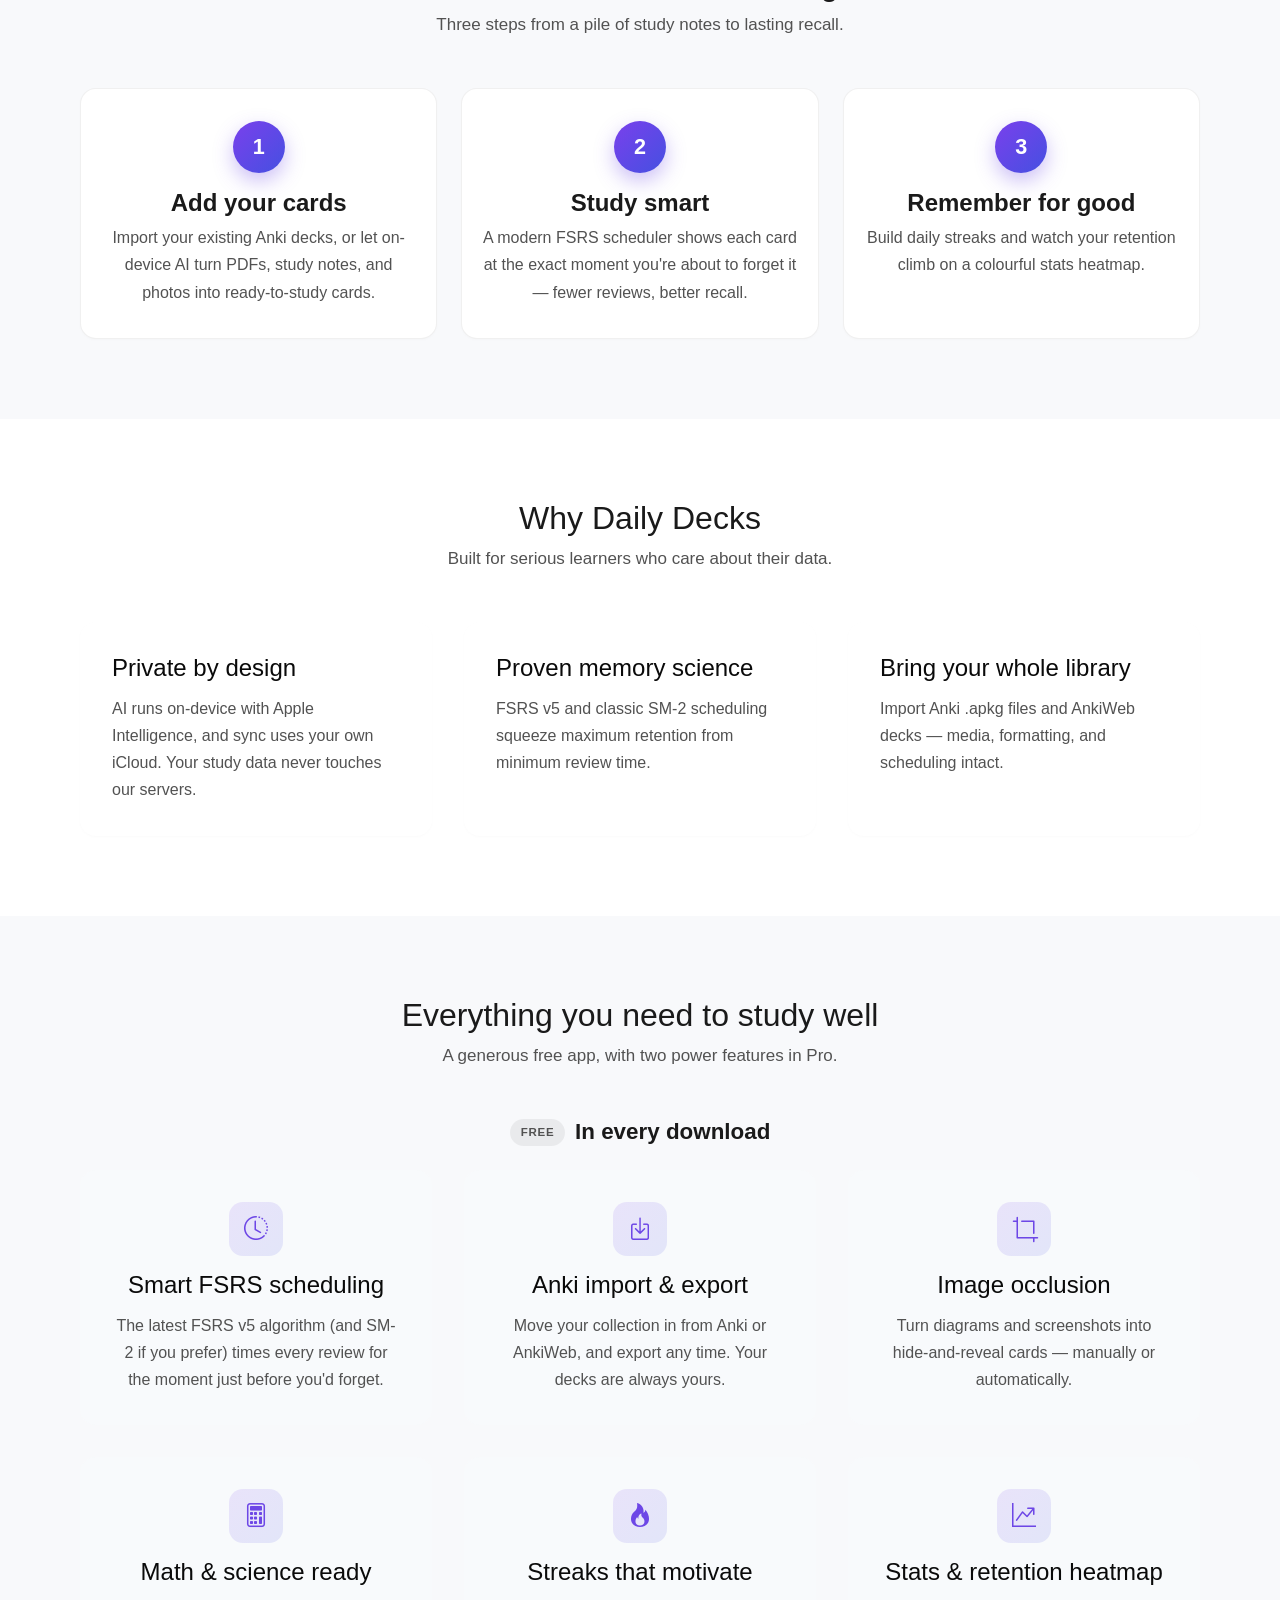
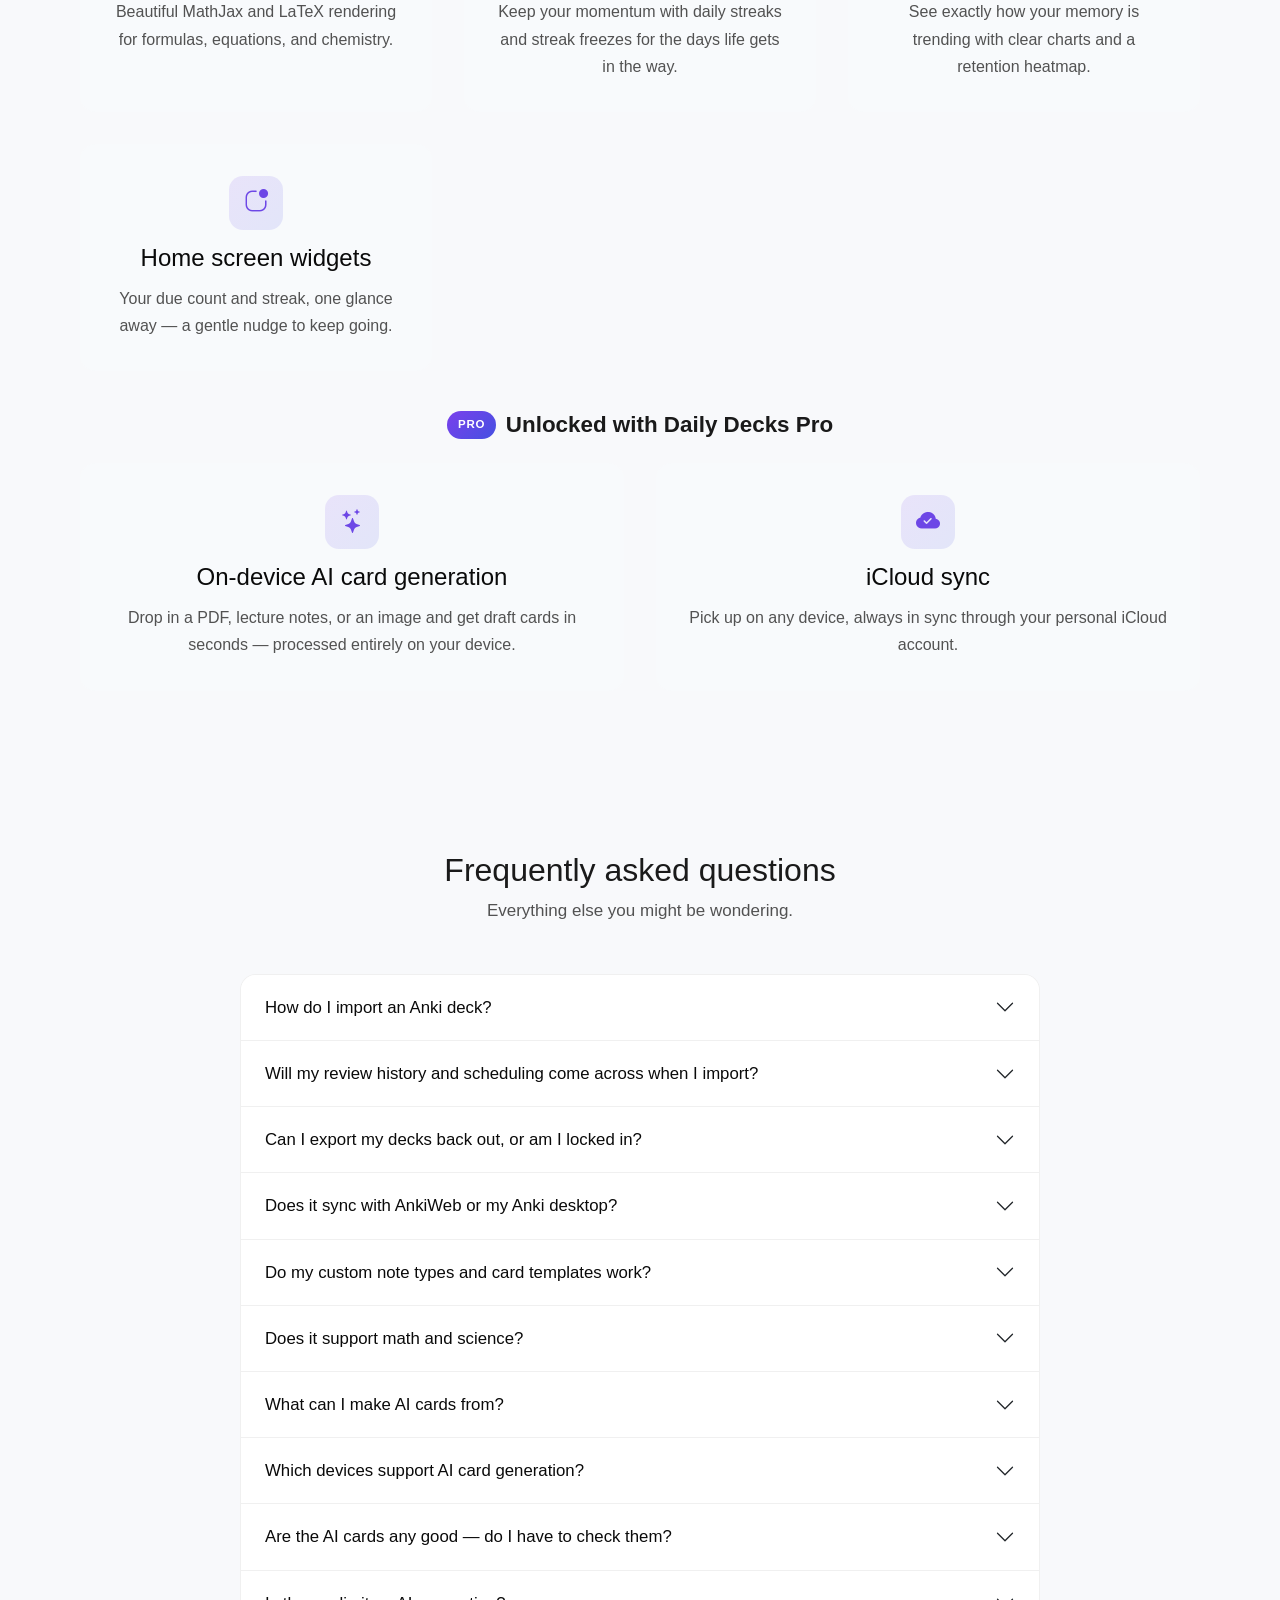
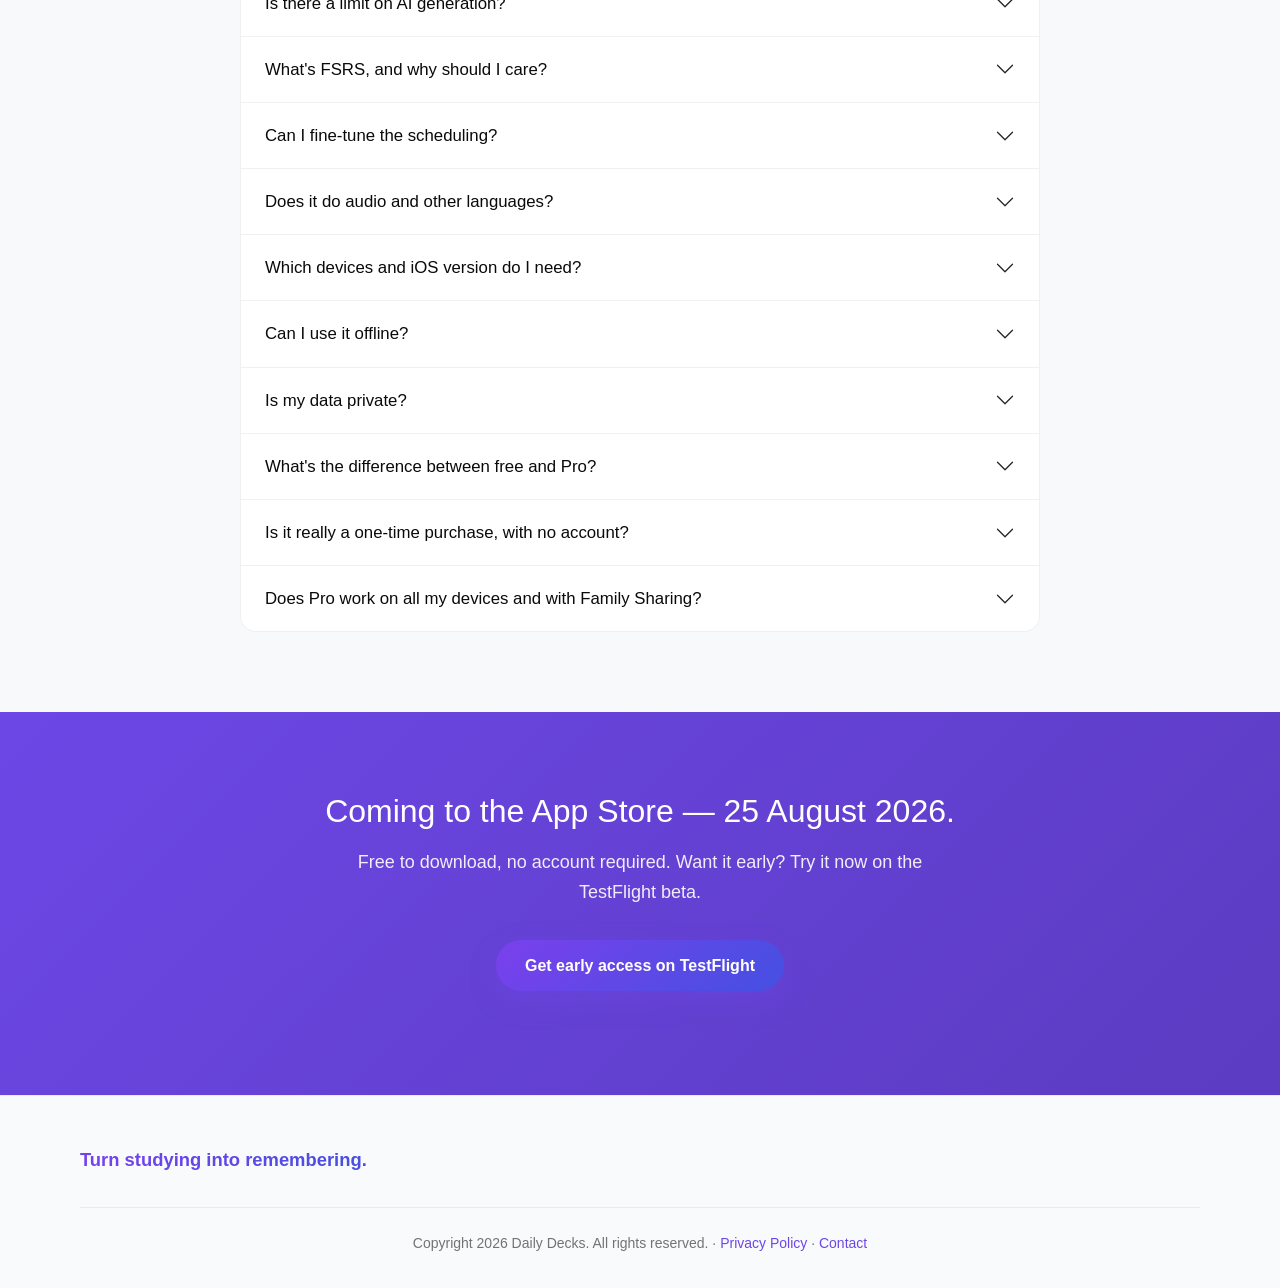
==== commit 2c794a5c: "Fix hero icon: drop-shadow instead of box-shadow (removes white ring)" ====
--- a/index.html
+++ b/index.html
@@ -22,7 +22,7 @@
     <link href="css/bootstrap-icons.min.css" rel="stylesheet" />
     <link href="css/ignite-core.min.css" rel="stylesheet" />
     <link href="css/styles.css" rel="stylesheet" />
-    <link href="css/custom.css?v=10" rel="stylesheet" />
+    <link href="css/custom.css?v=11" rel="stylesheet" />
     <link href="images/favicon-32.png" rel="icon" sizes="32x32" />
     <link href="images/apple-touch-icon.png" rel="apple-touch-icon" />
     <link href="https://daily-decks.com/" rel="canonical" />
--- a/css/custom.css
+++ b/css/custom.css
@@ -62,8 +62,12 @@
 .hero-app-icon {
   width: clamp(96px, 16vw, 132px);
   height: auto;
-  border-radius: 24px;
-  box-shadow: 0 24px 60px rgba(109, 71, 230, 0.45), 0 4px 14px rgba(0, 0, 0, 0.18);
+  border-radius: 0;
+  /* No box-shadow: a box-shadow follows the square element box and rings the
+     icon's transparent rounded corners. drop-shadow() follows the artwork's
+     alpha, so the shadow hugs the squircle with no pale border. */
+  box-shadow: none;
+  filter: drop-shadow(0 16px 30px rgba(109, 71, 230, 0.35));
 }
 .hero-wordmark {
   margin: 0.9rem 0 0.4rem;
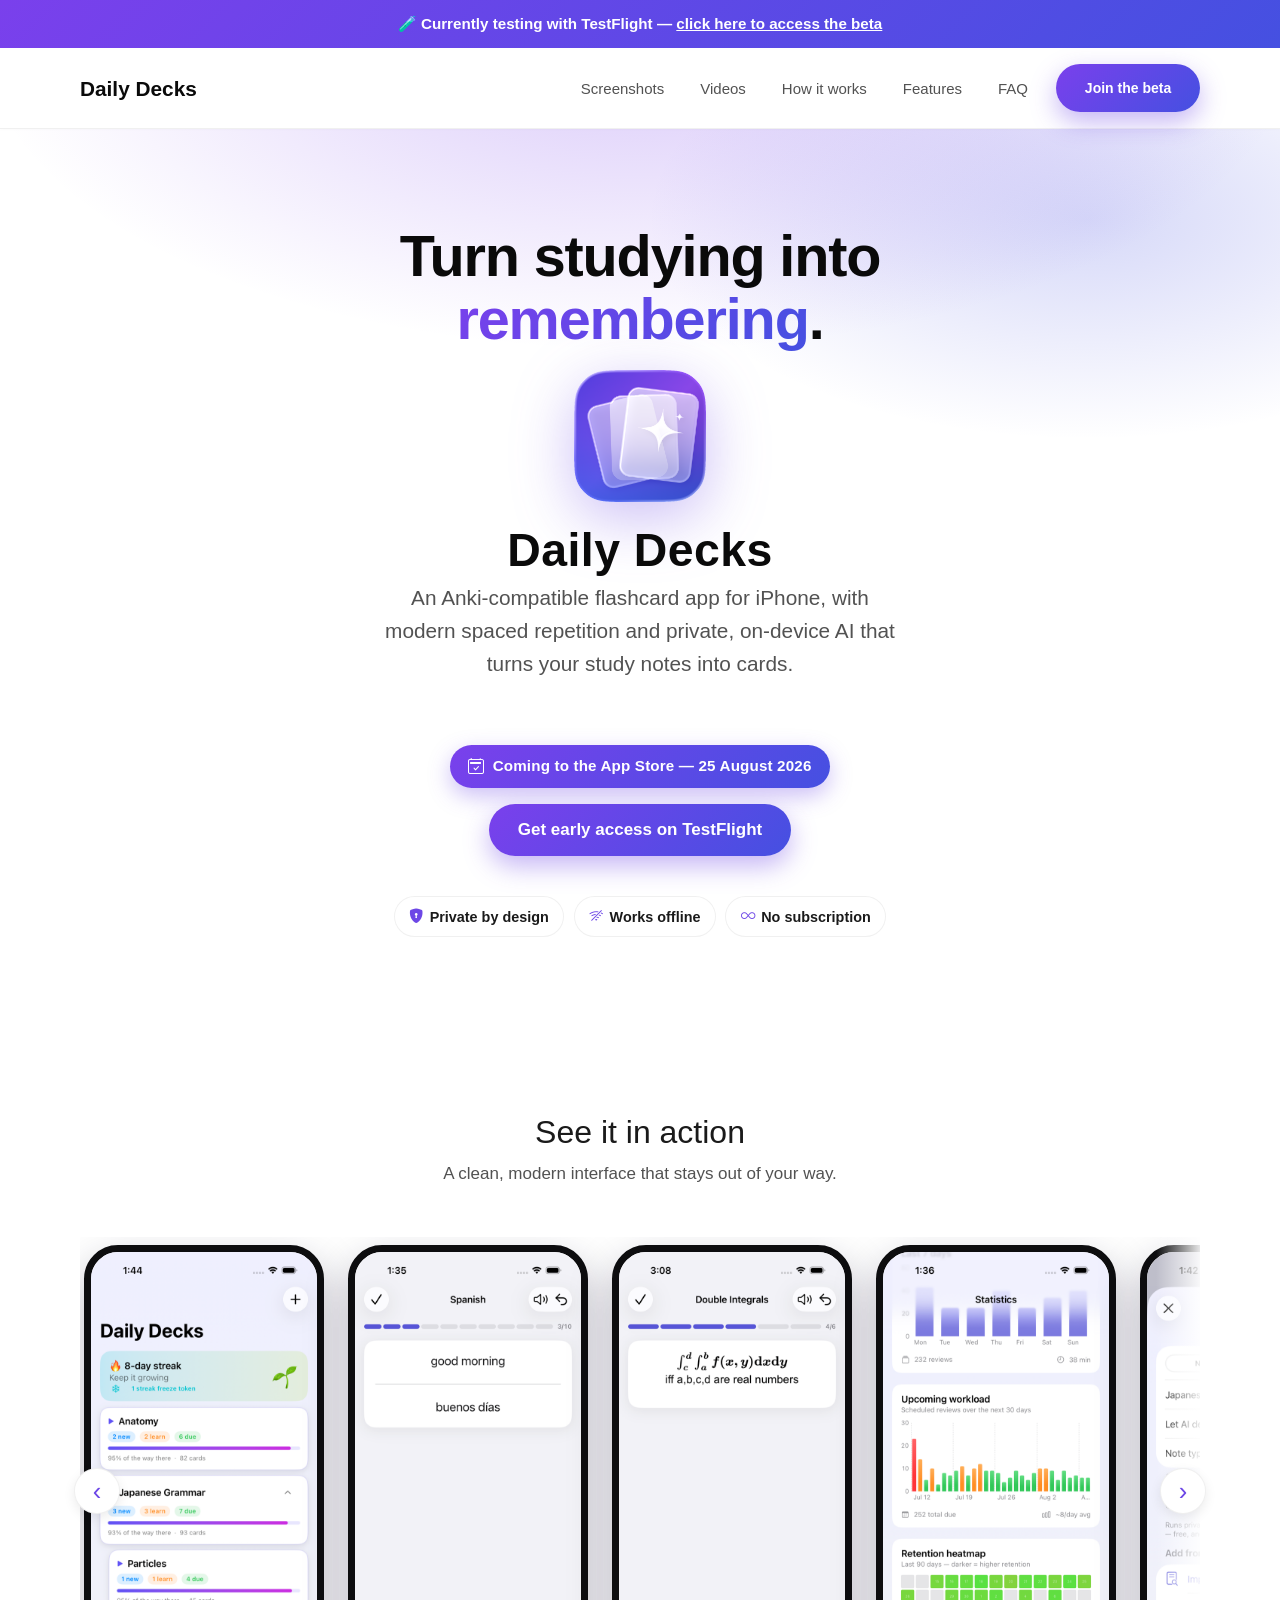
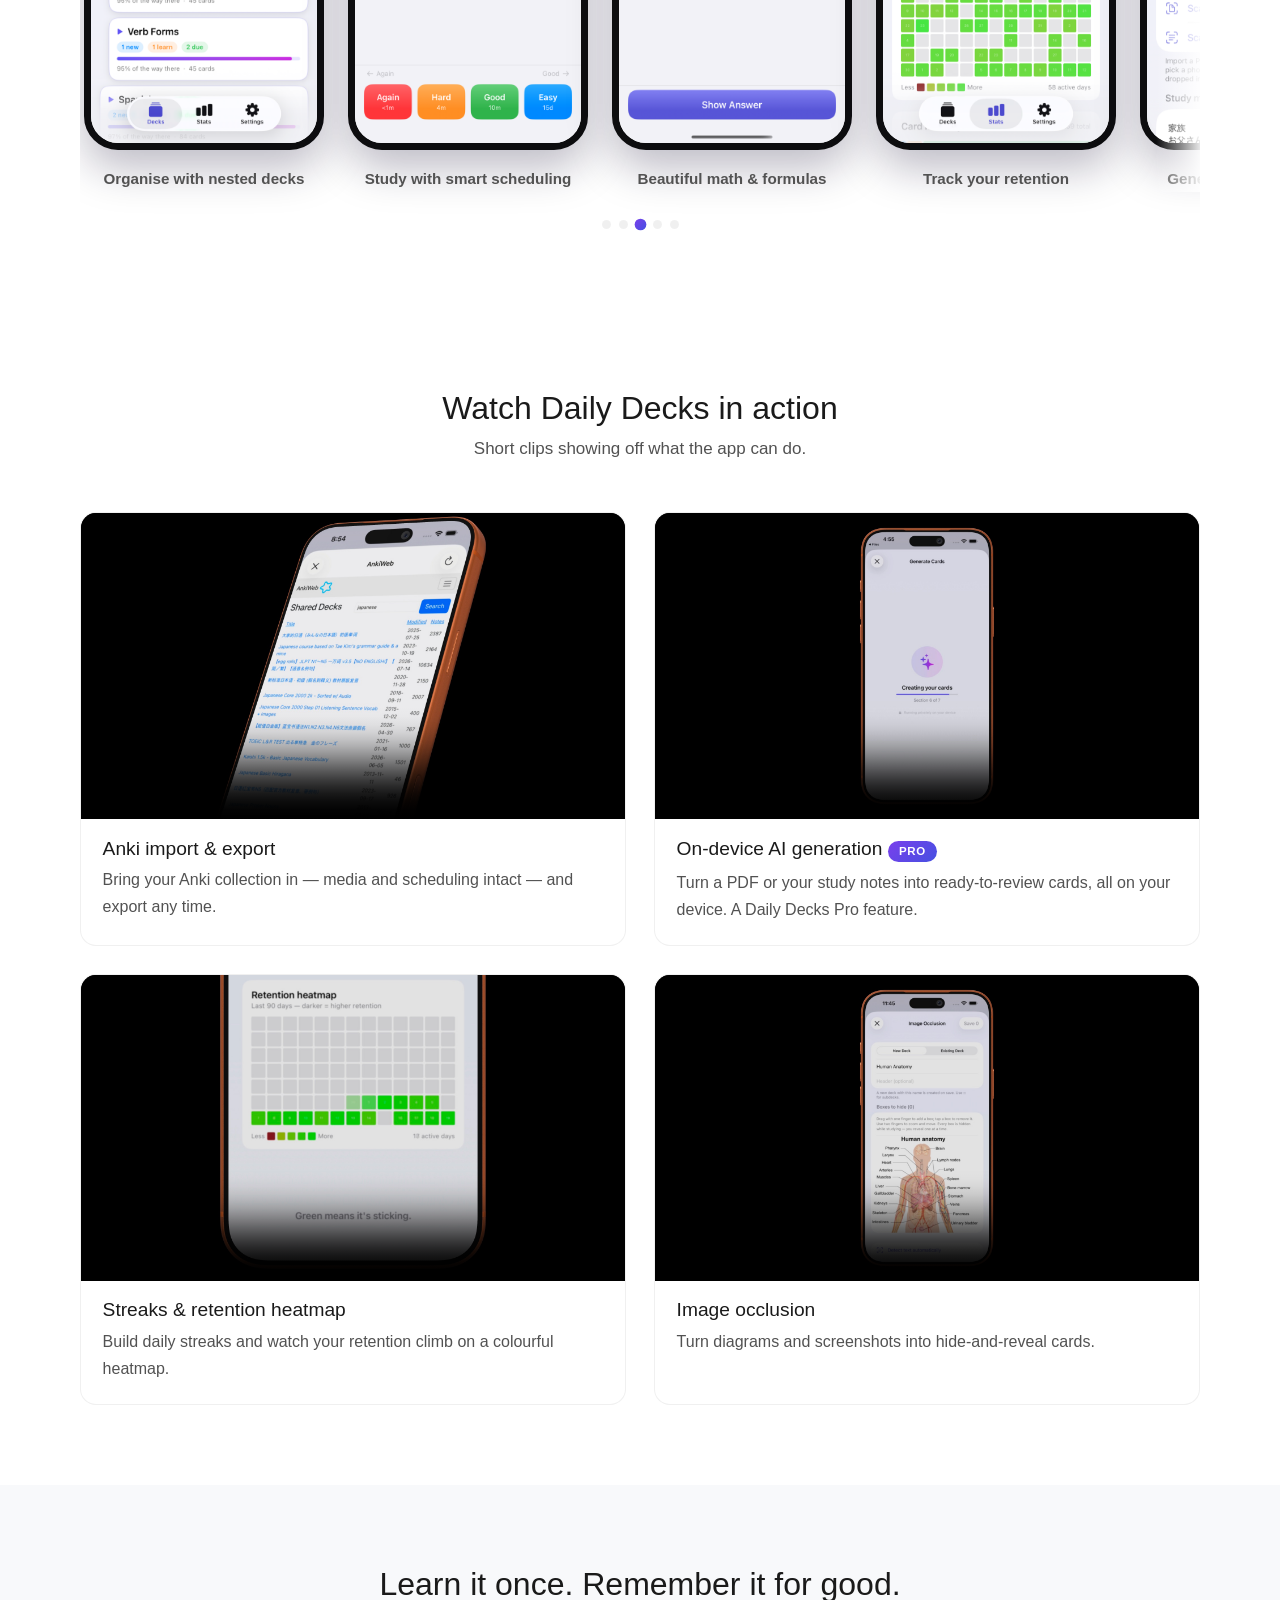
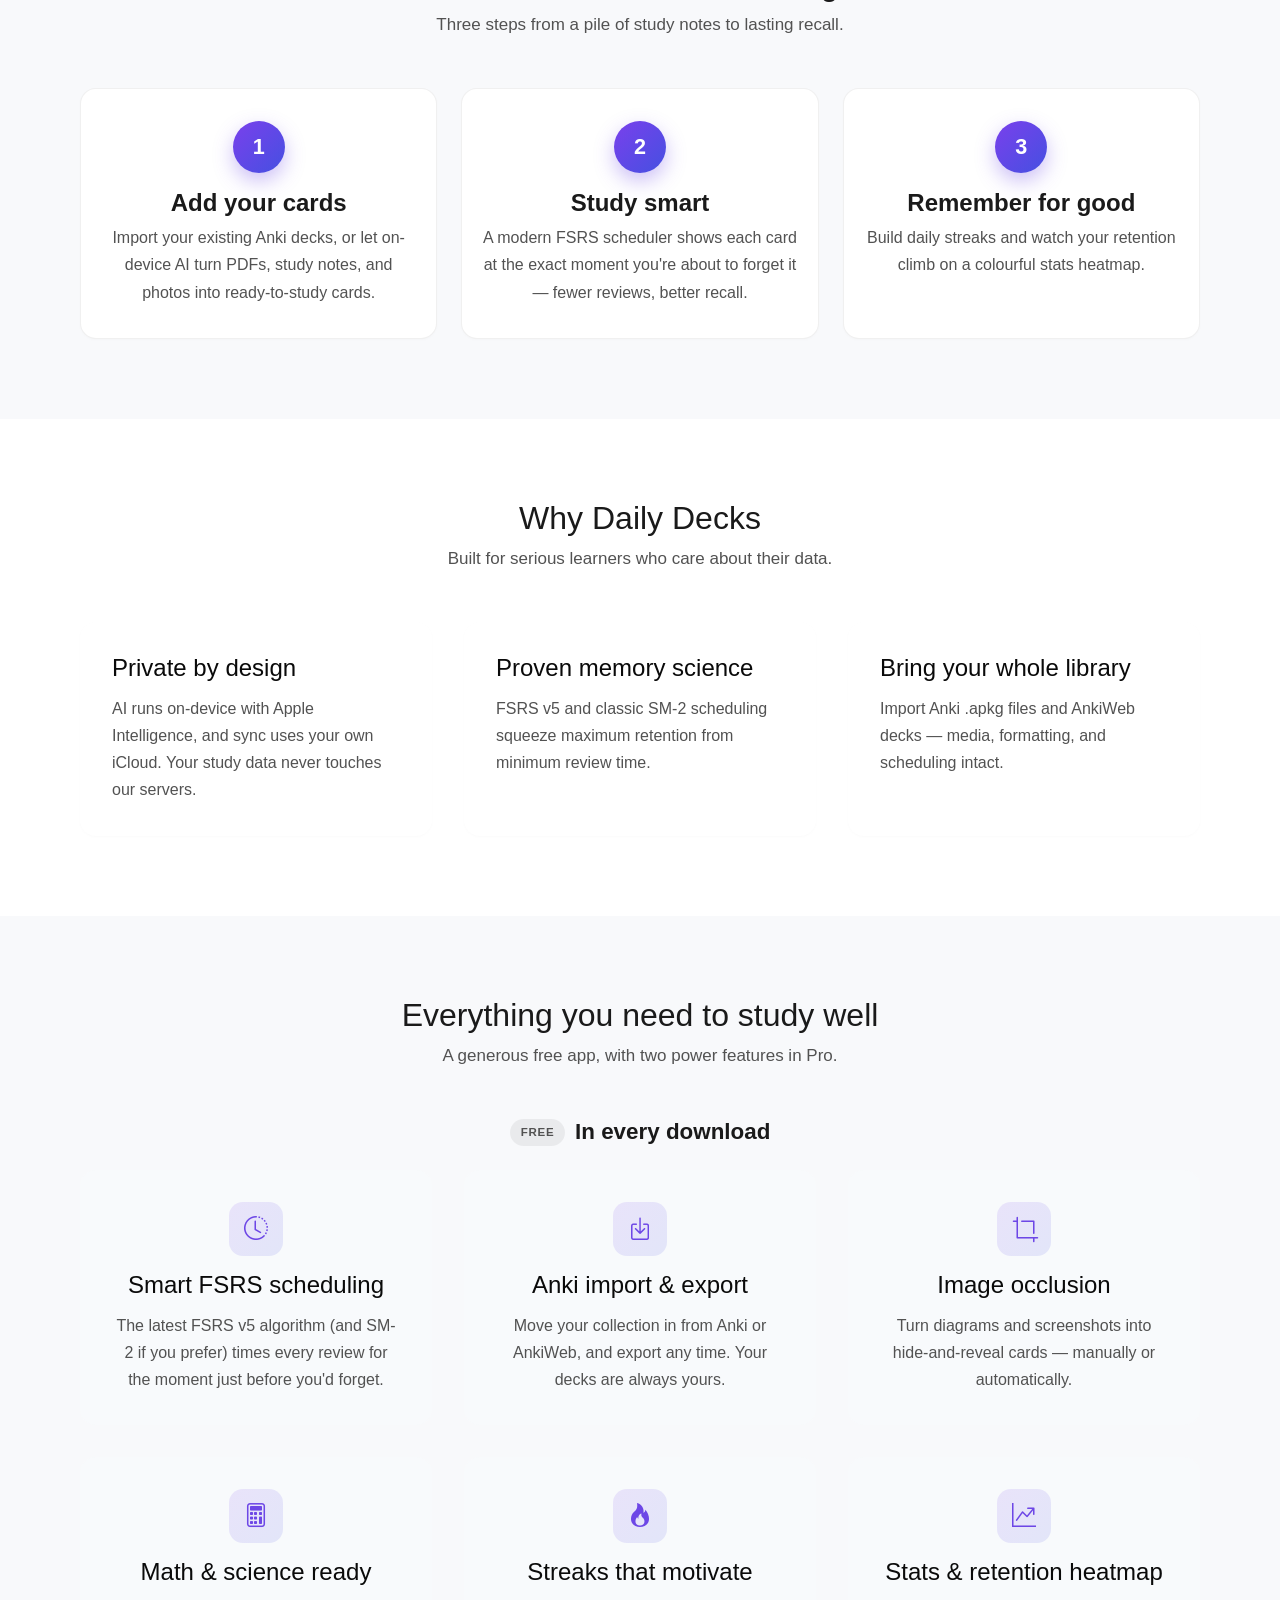
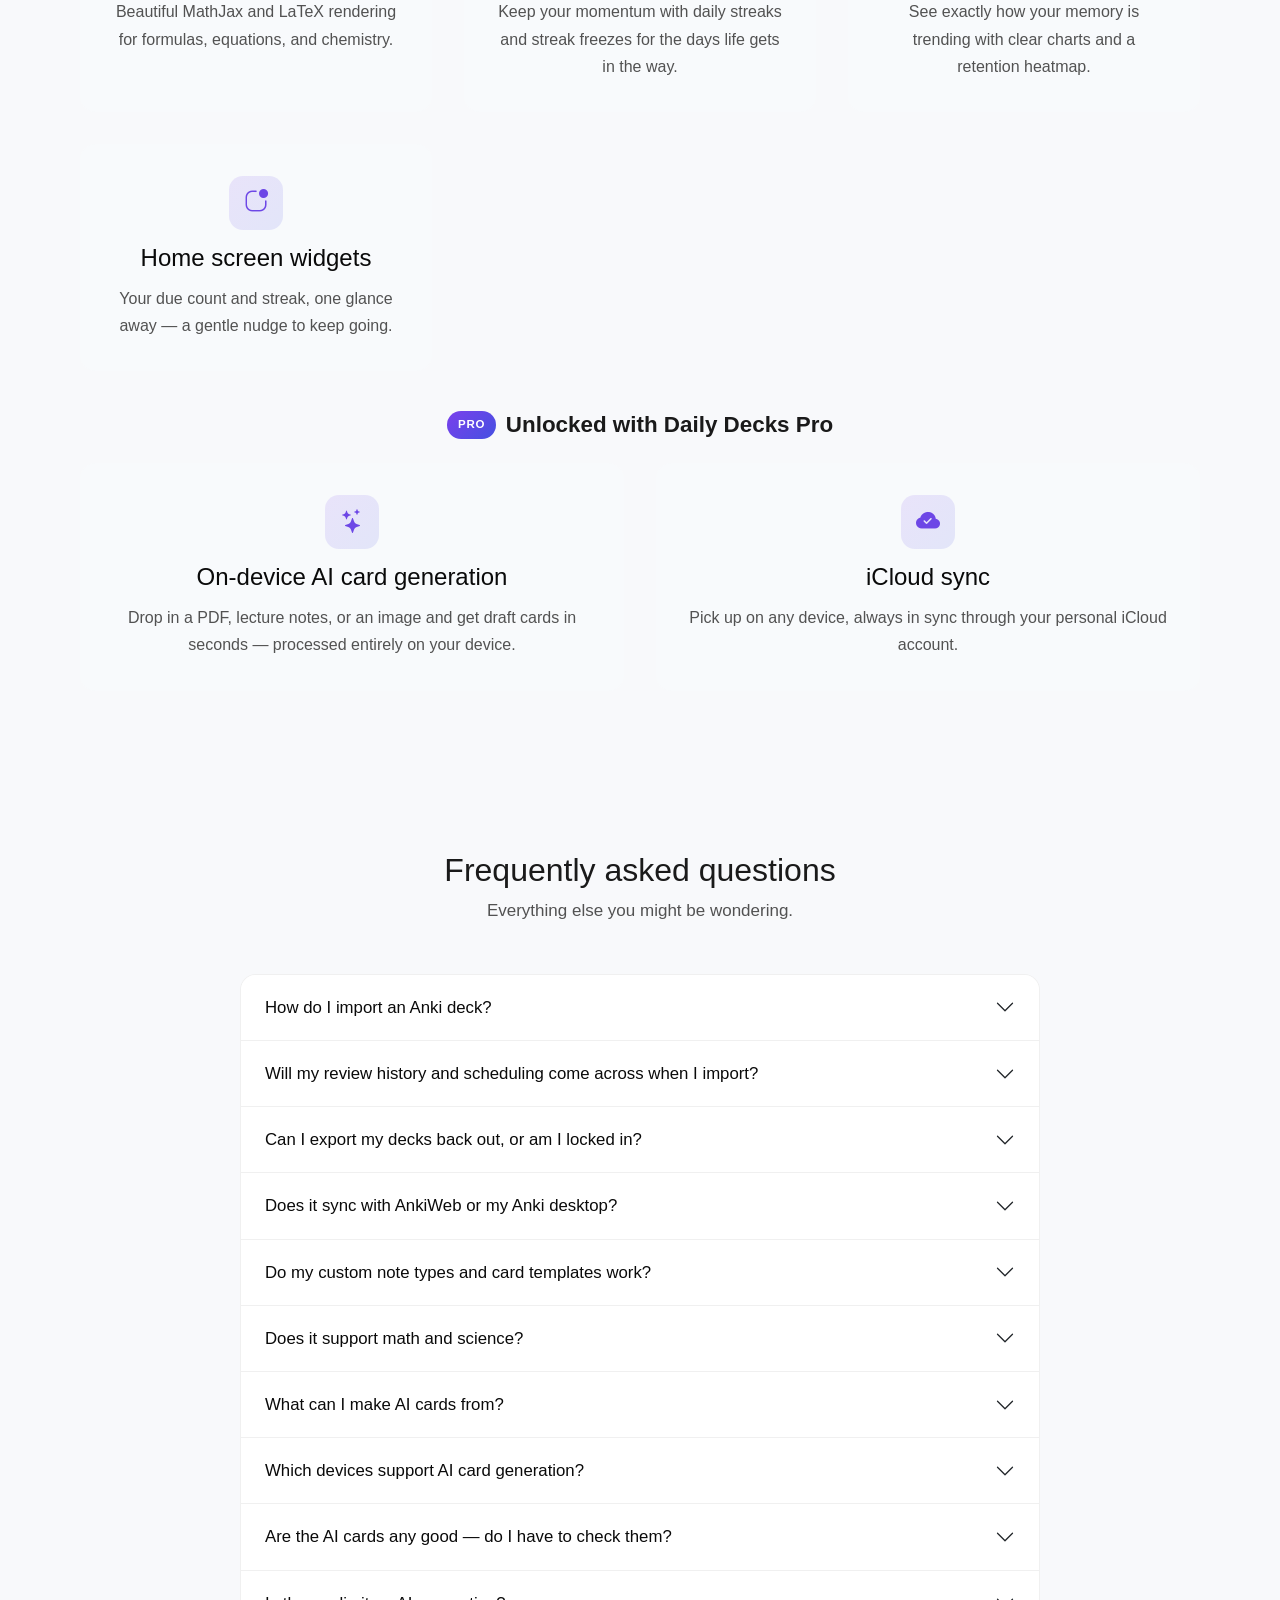
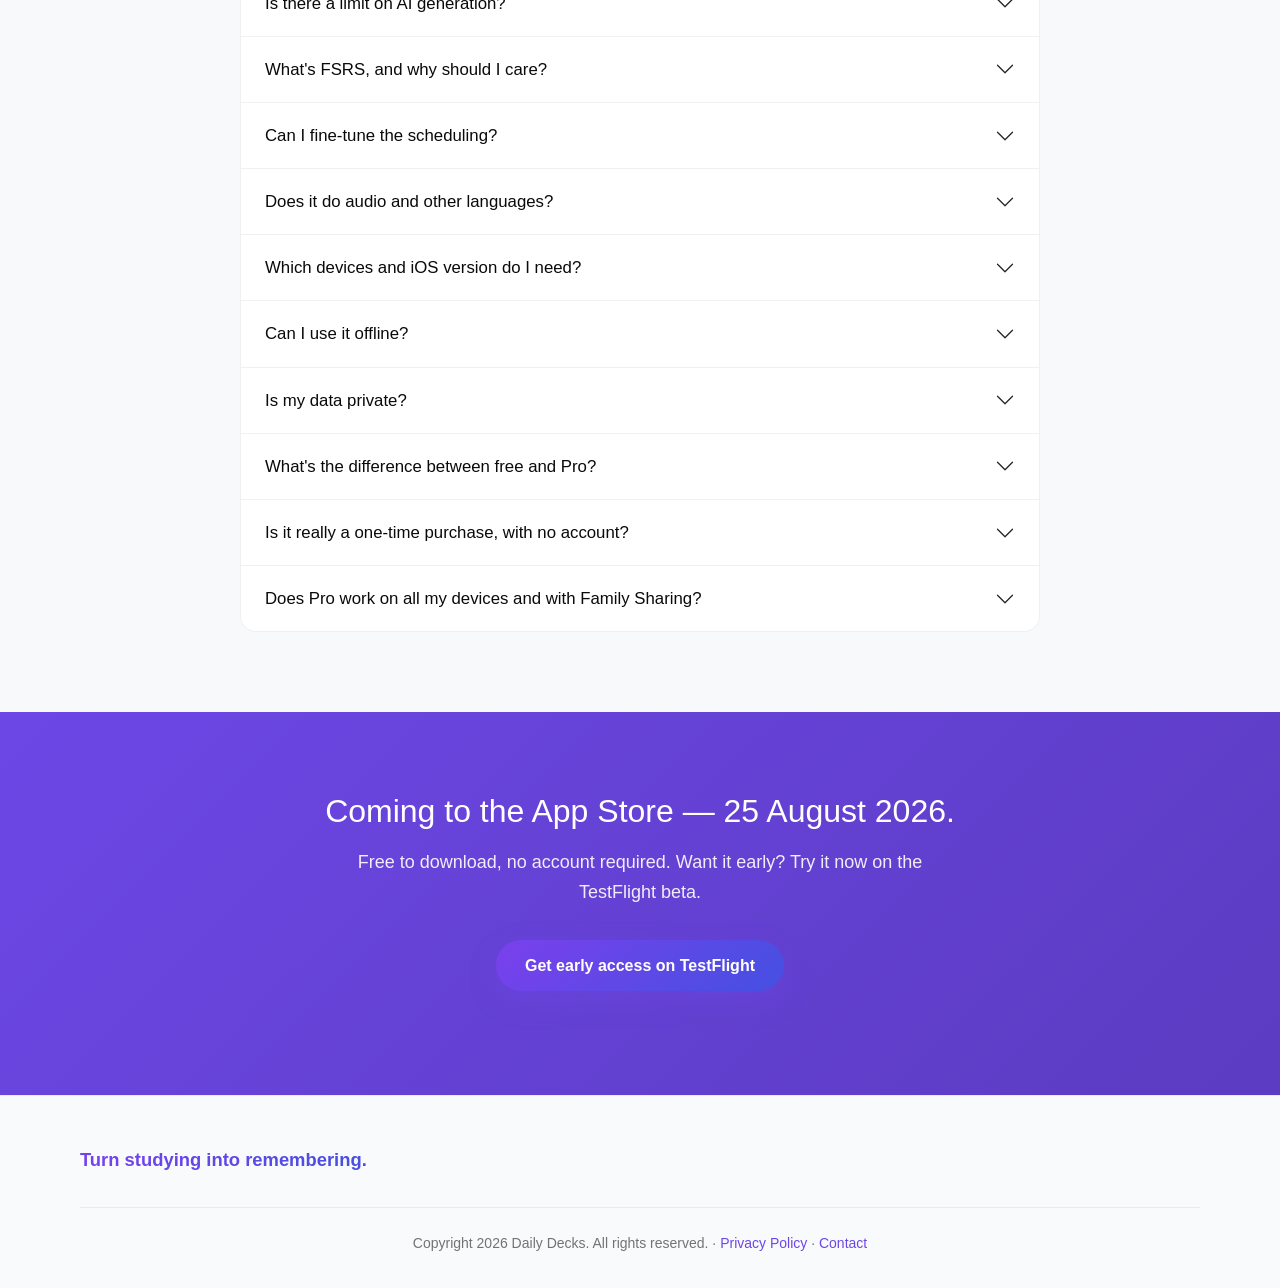
==== commit c843c9dd: "Update to revised SparkDeck icon; cache-bust icon URLs (v=2)" ====
--- a/index.html
+++ b/index.html
@@ -7,10 +7,10 @@
     <meta property="og:description" content="An Anki-compatible flashcard app with FSRS spaced repetition and private, on-device AI that turns your PDFs and study notes into cards." />
     <meta property="og:type" content="website" />
     <meta property="og:url" content="https://daily-decks.com/" />
-    <meta property="og:image" content="https://daily-decks.com/images/app-icon-512.png" />
+    <meta property="og:image" content="https://daily-decks.com/images/app-icon-512.png?v=2" />
     <meta name="twitter:title" content="Daily Decks — Turn studying into remembering" />
     <meta name="twitter:description" content="An Anki-compatible flashcard app with FSRS spaced repetition and private, on-device AI card generation." />
-    <meta name="twitter:image" content="https://daily-decks.com/images/app-icon-512.png" />
+    <meta name="twitter:image" content="https://daily-decks.com/images/app-icon-512.png?v=2" />
     <meta name="twitter:card" content="summary_large_image" />
     <meta name="twitter:dnt" content="on" />
     <meta charset="utf-8" />
@@ -23,8 +23,8 @@
     <link href="css/ignite-core.min.css" rel="stylesheet" />
     <link href="css/styles.css" rel="stylesheet" />
     <link href="css/custom.css?v=11" rel="stylesheet" />
-    <link href="images/favicon-32.png" rel="icon" sizes="32x32" />
-    <link href="images/apple-touch-icon.png" rel="apple-touch-icon" />
+    <link href="images/favicon-32.png?v=2" rel="icon" sizes="32x32" />
+    <link href="images/apple-touch-icon.png?v=2" rel="apple-touch-icon" />
     <link href="https://daily-decks.com/" rel="canonical" />
     <style>
 :root {
@@ -85,7 +85,7 @@
           <div class="container">
             <div class="hero-content">
               <h1 class="hero-title dd-rise">Turn studying into <span class="dd-grad-text">remembering</span>.</h1>
-              <img src="images/app-icon-512.png" alt="Daily Decks app icon" class="hero-app-icon dd-rise dd-rise-2" width="128" height="128" />
+              <img src="images/app-icon-512.png?v=2" alt="Daily Decks app icon" class="hero-app-icon dd-rise dd-rise-2" width="128" height="128" />
               <p class="hero-wordmark dd-rise dd-rise-3">Daily Decks</p>
               <p class="hero-subtitle dd-rise dd-rise-3">An Anki-compatible flashcard app for iPhone, with modern spaced repetition and private, on-device AI that turns your study notes into cards.</p>
               <p class="dd-launch dd-rise dd-rise-4"><i class="bi-calendar2-check"></i> Coming to the App Store — 25 August 2026</p>
